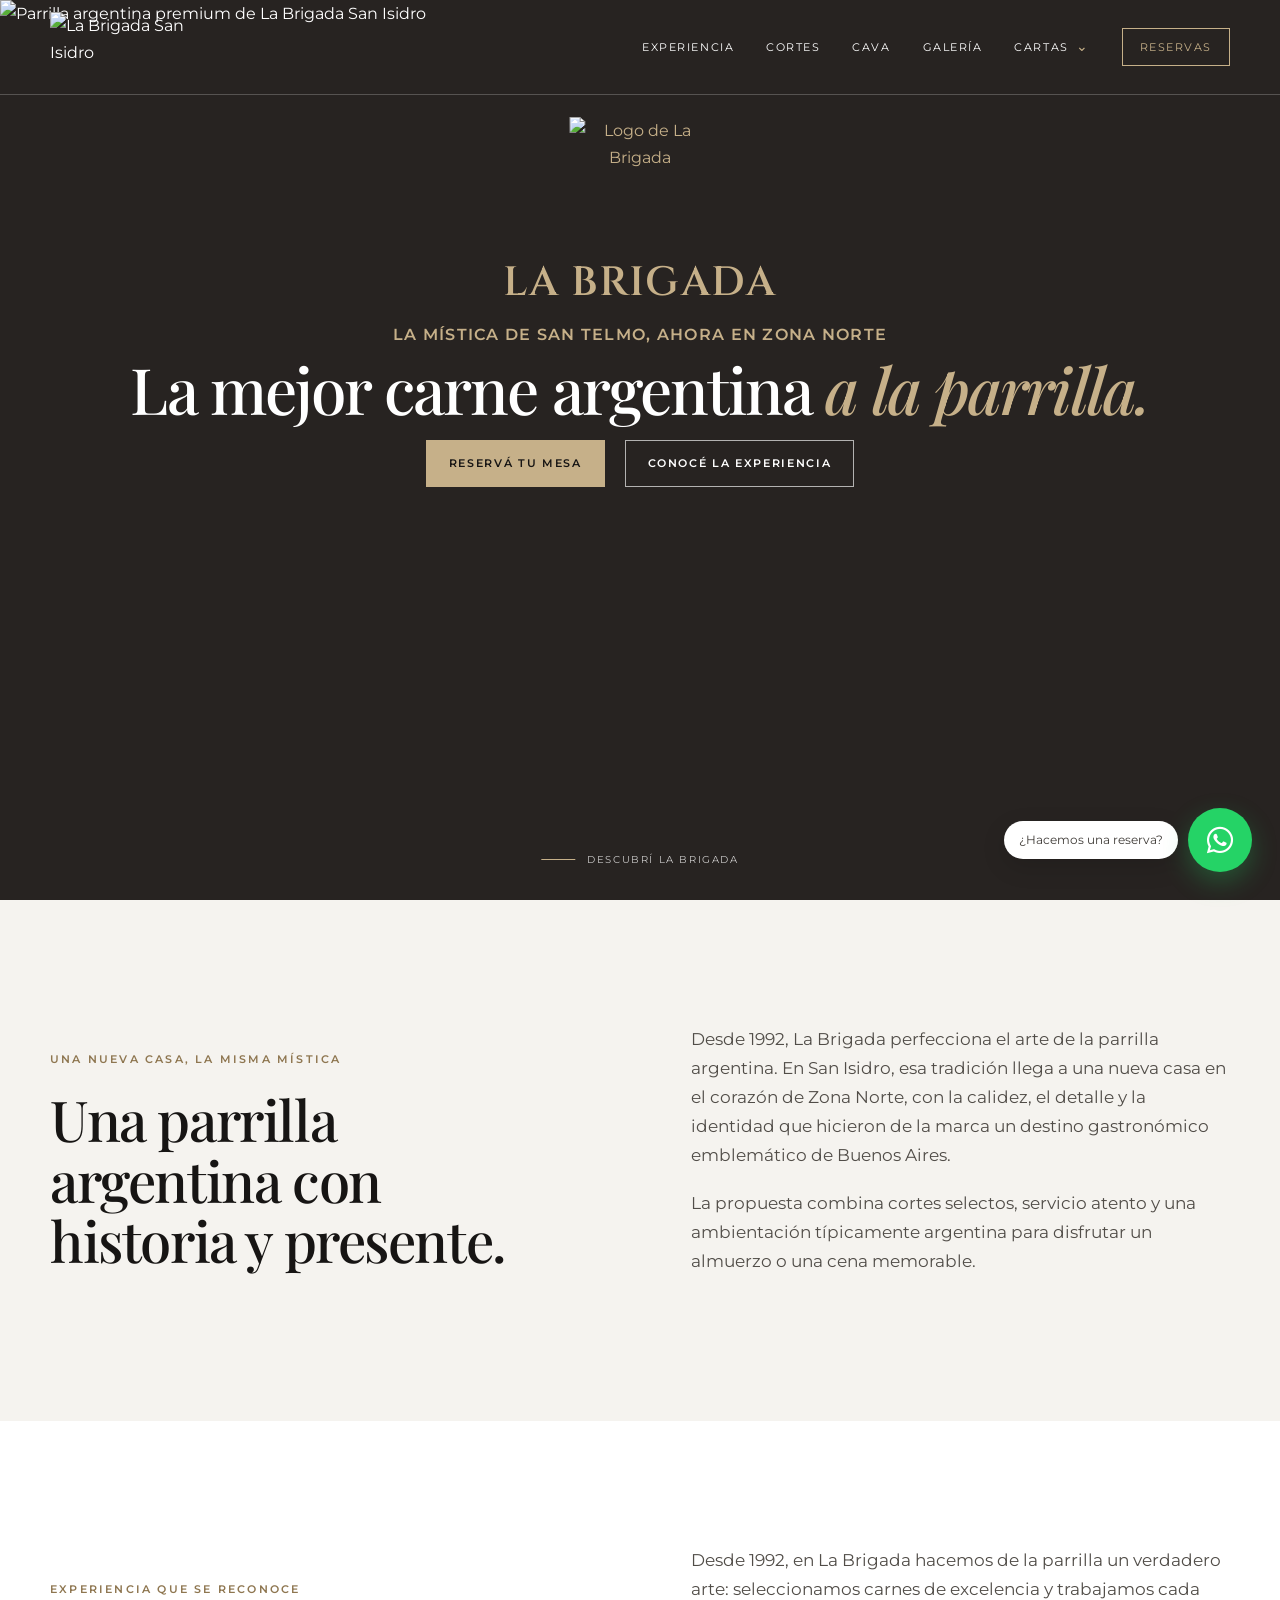
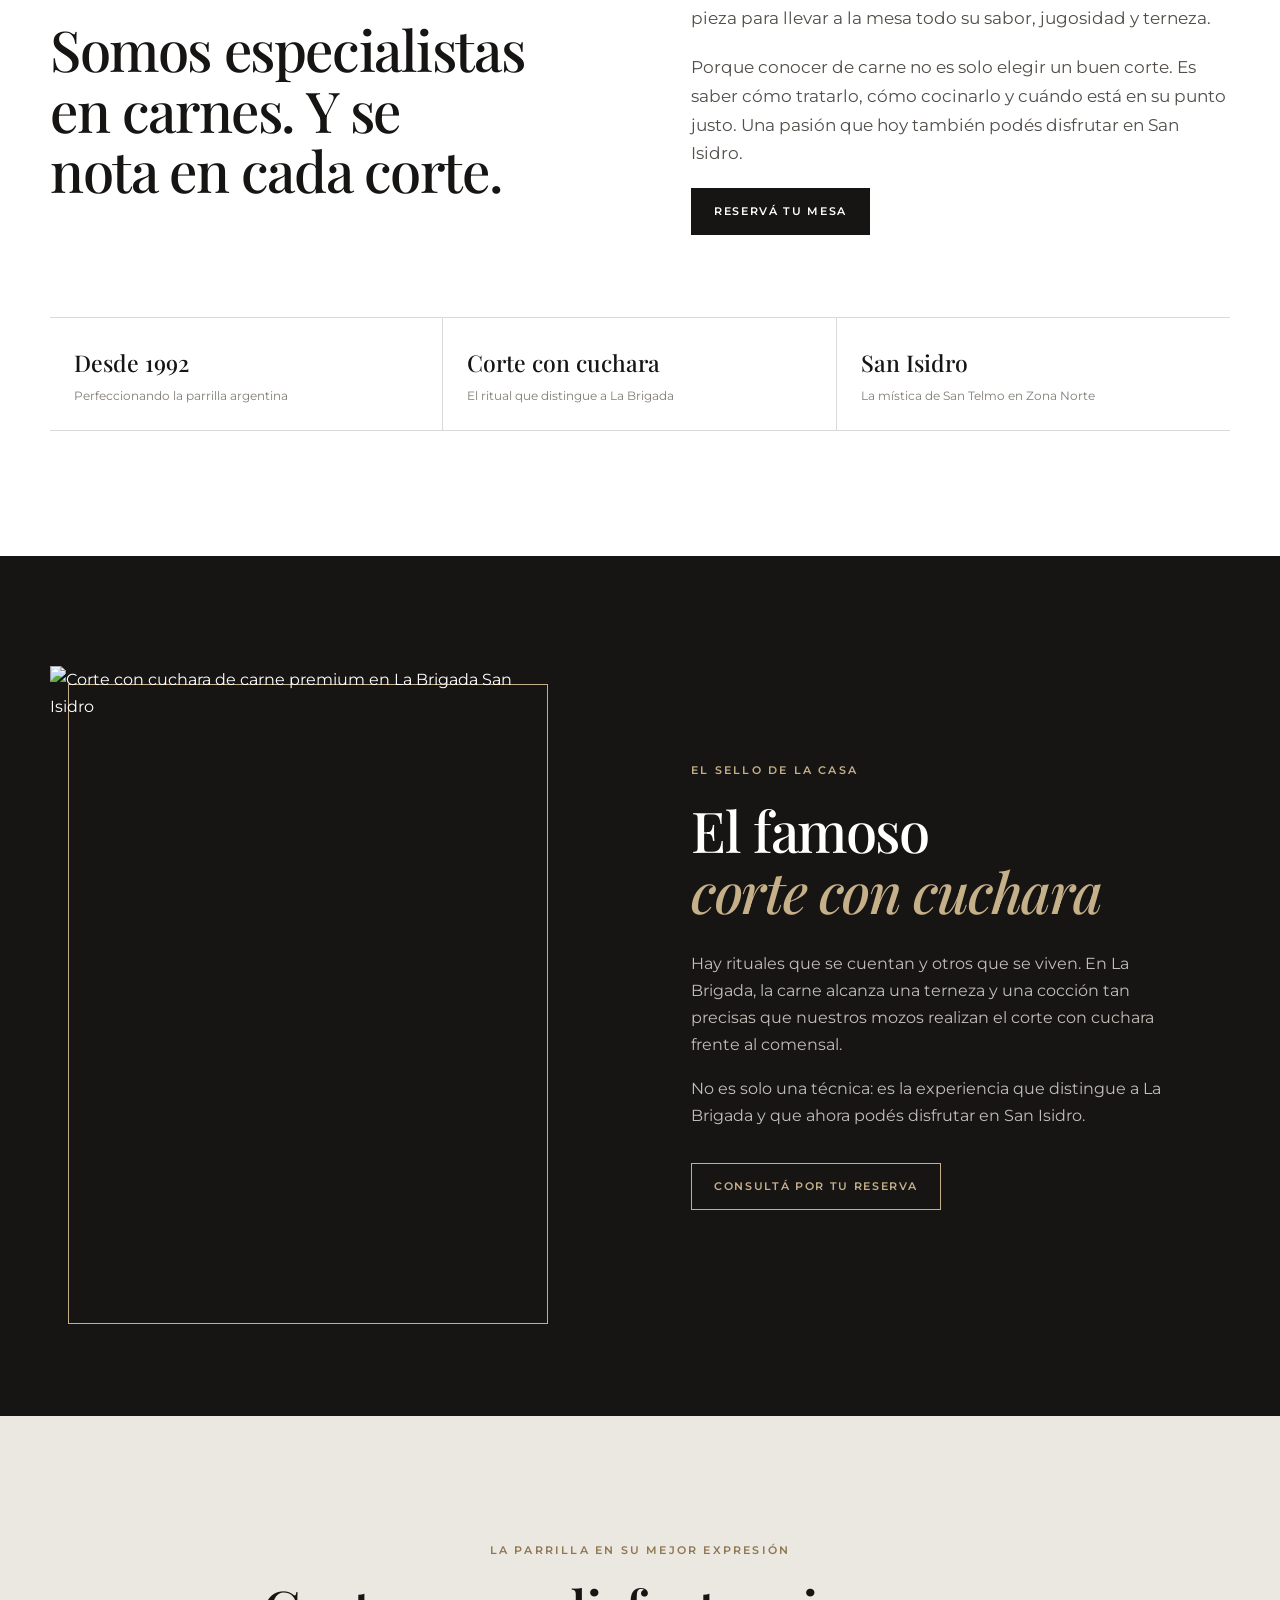
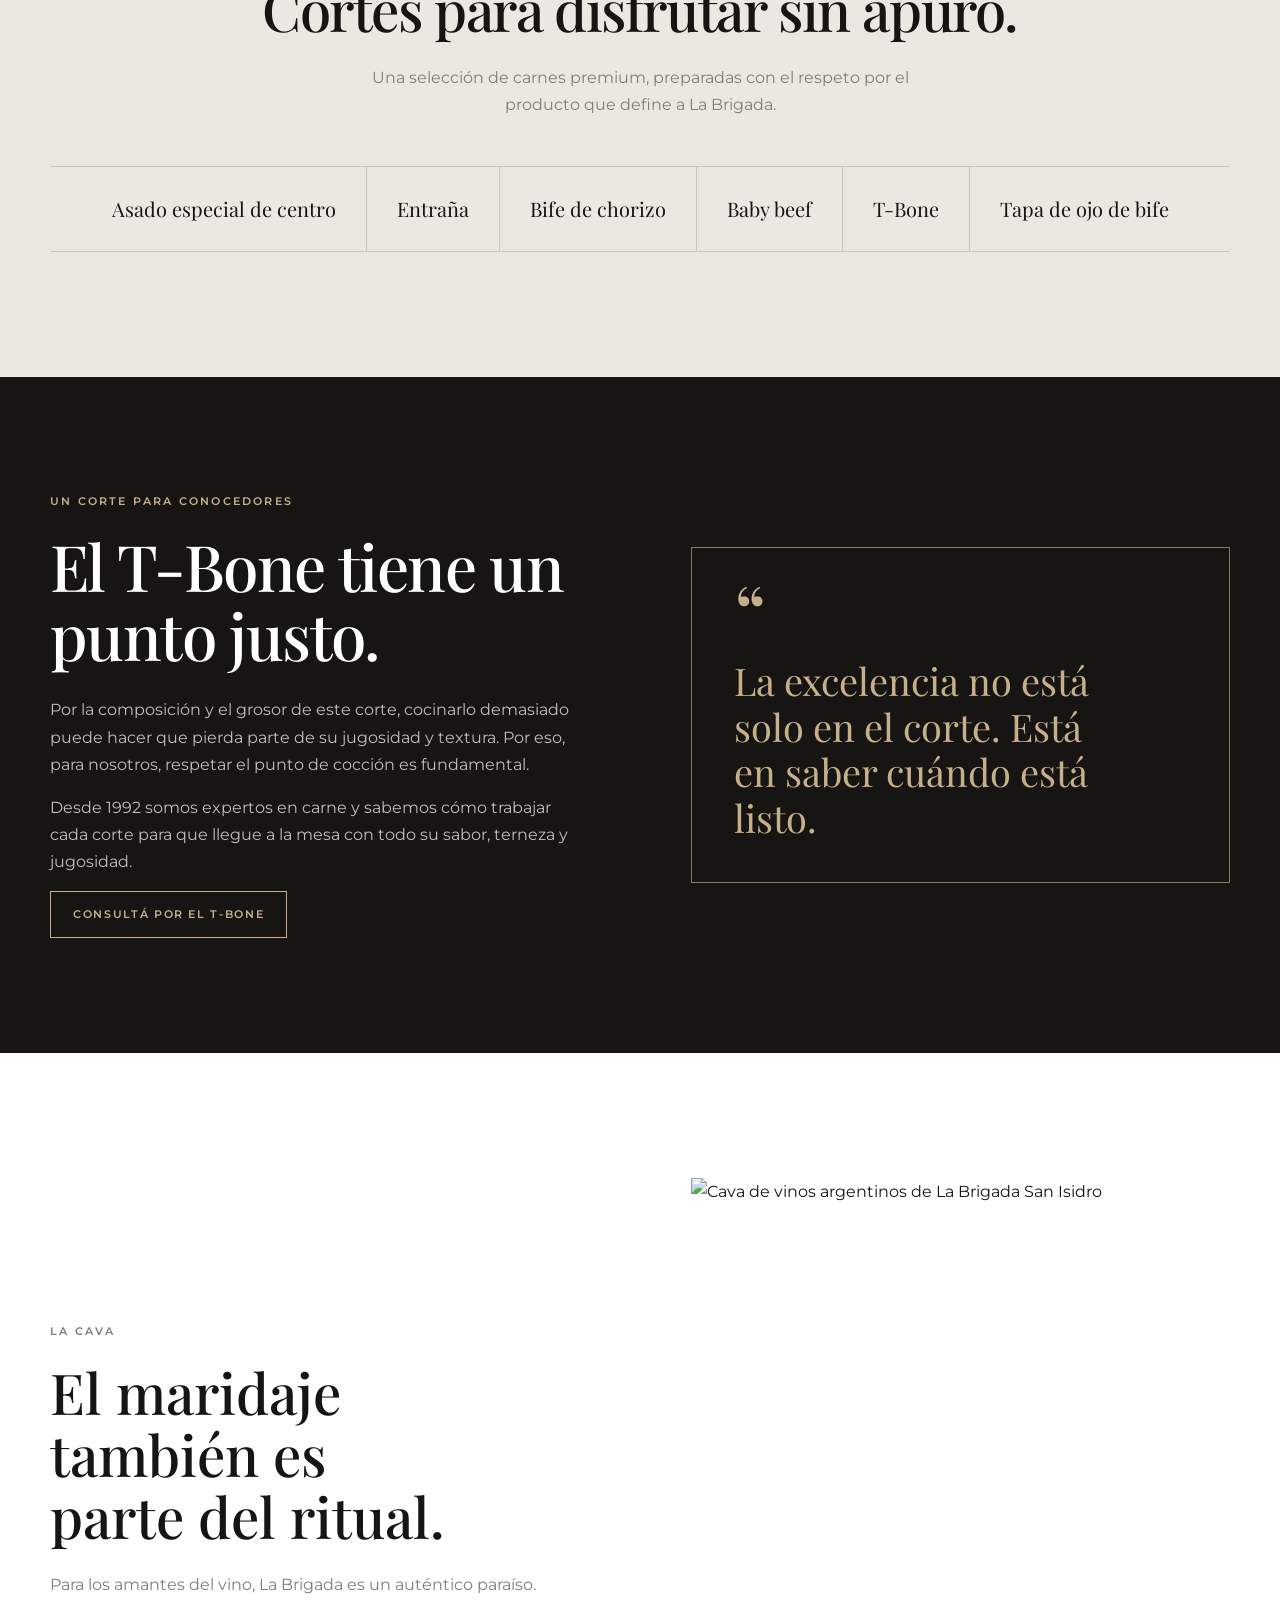
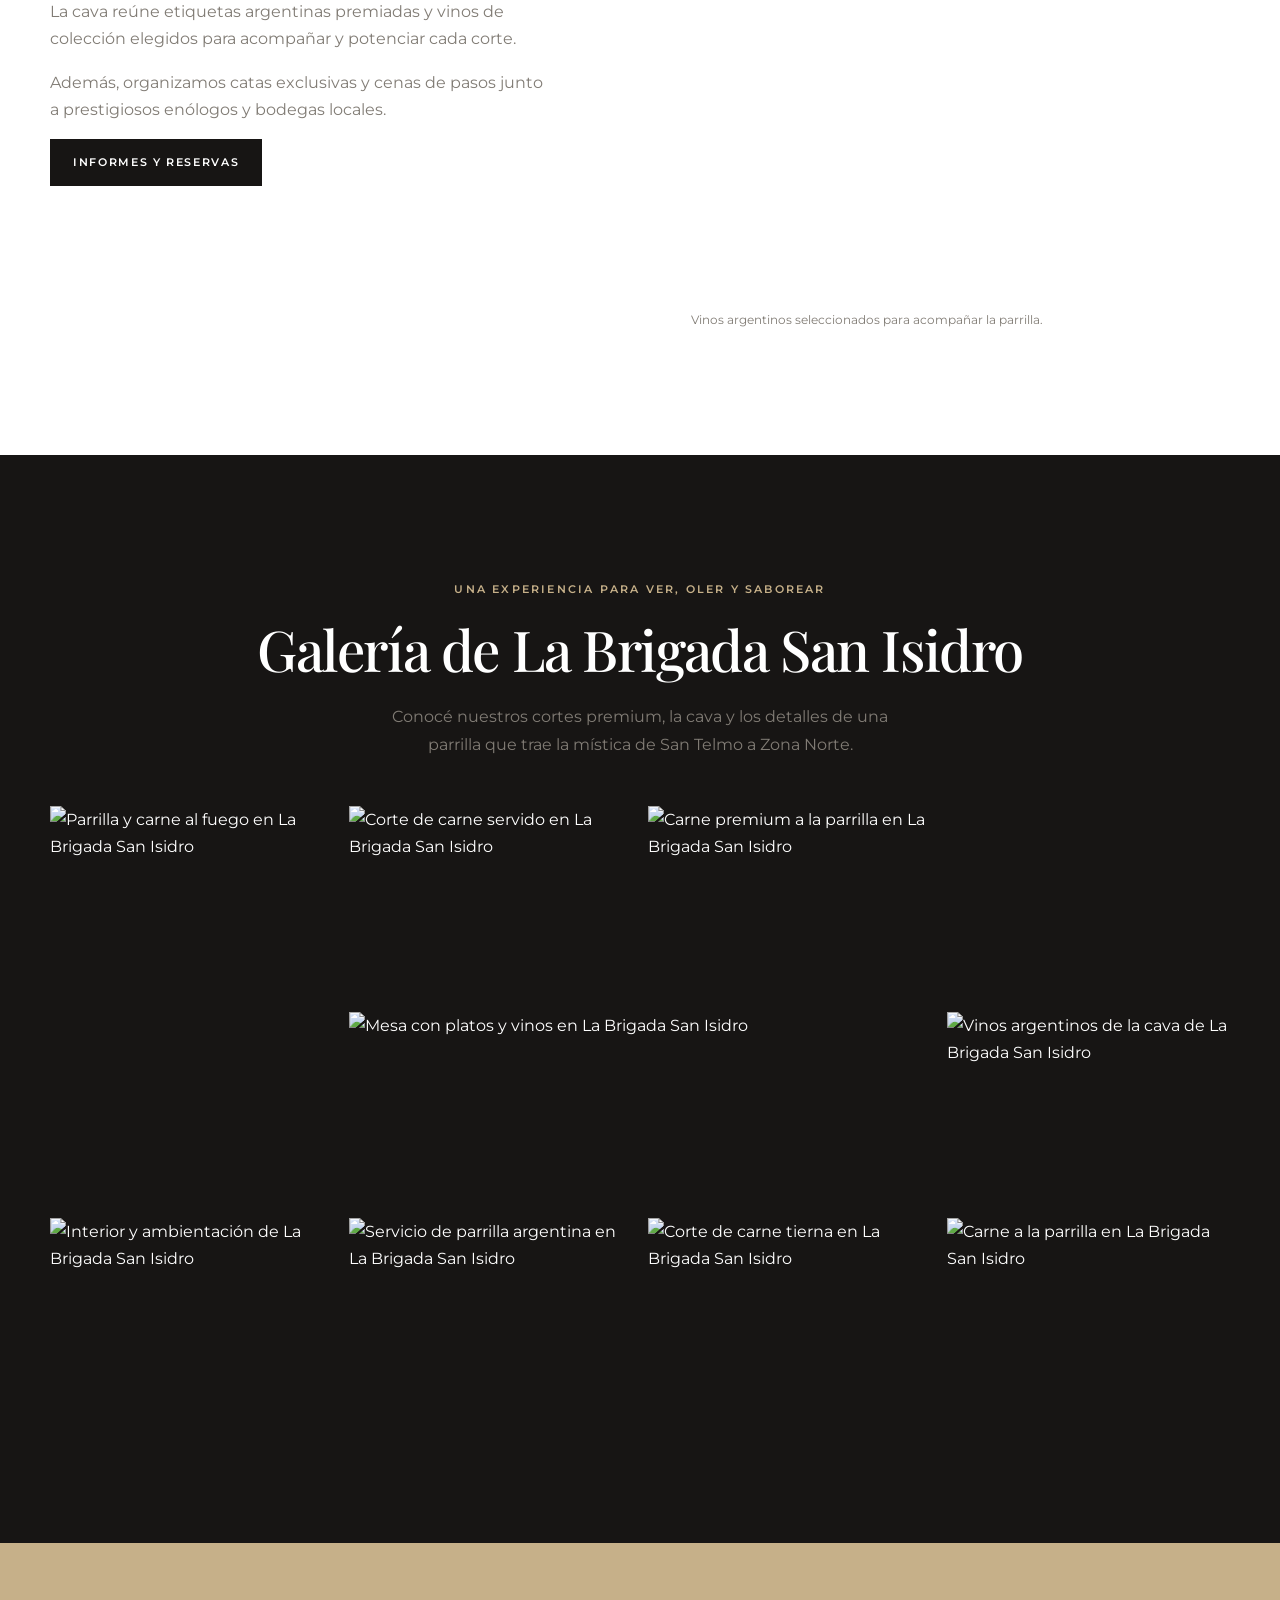
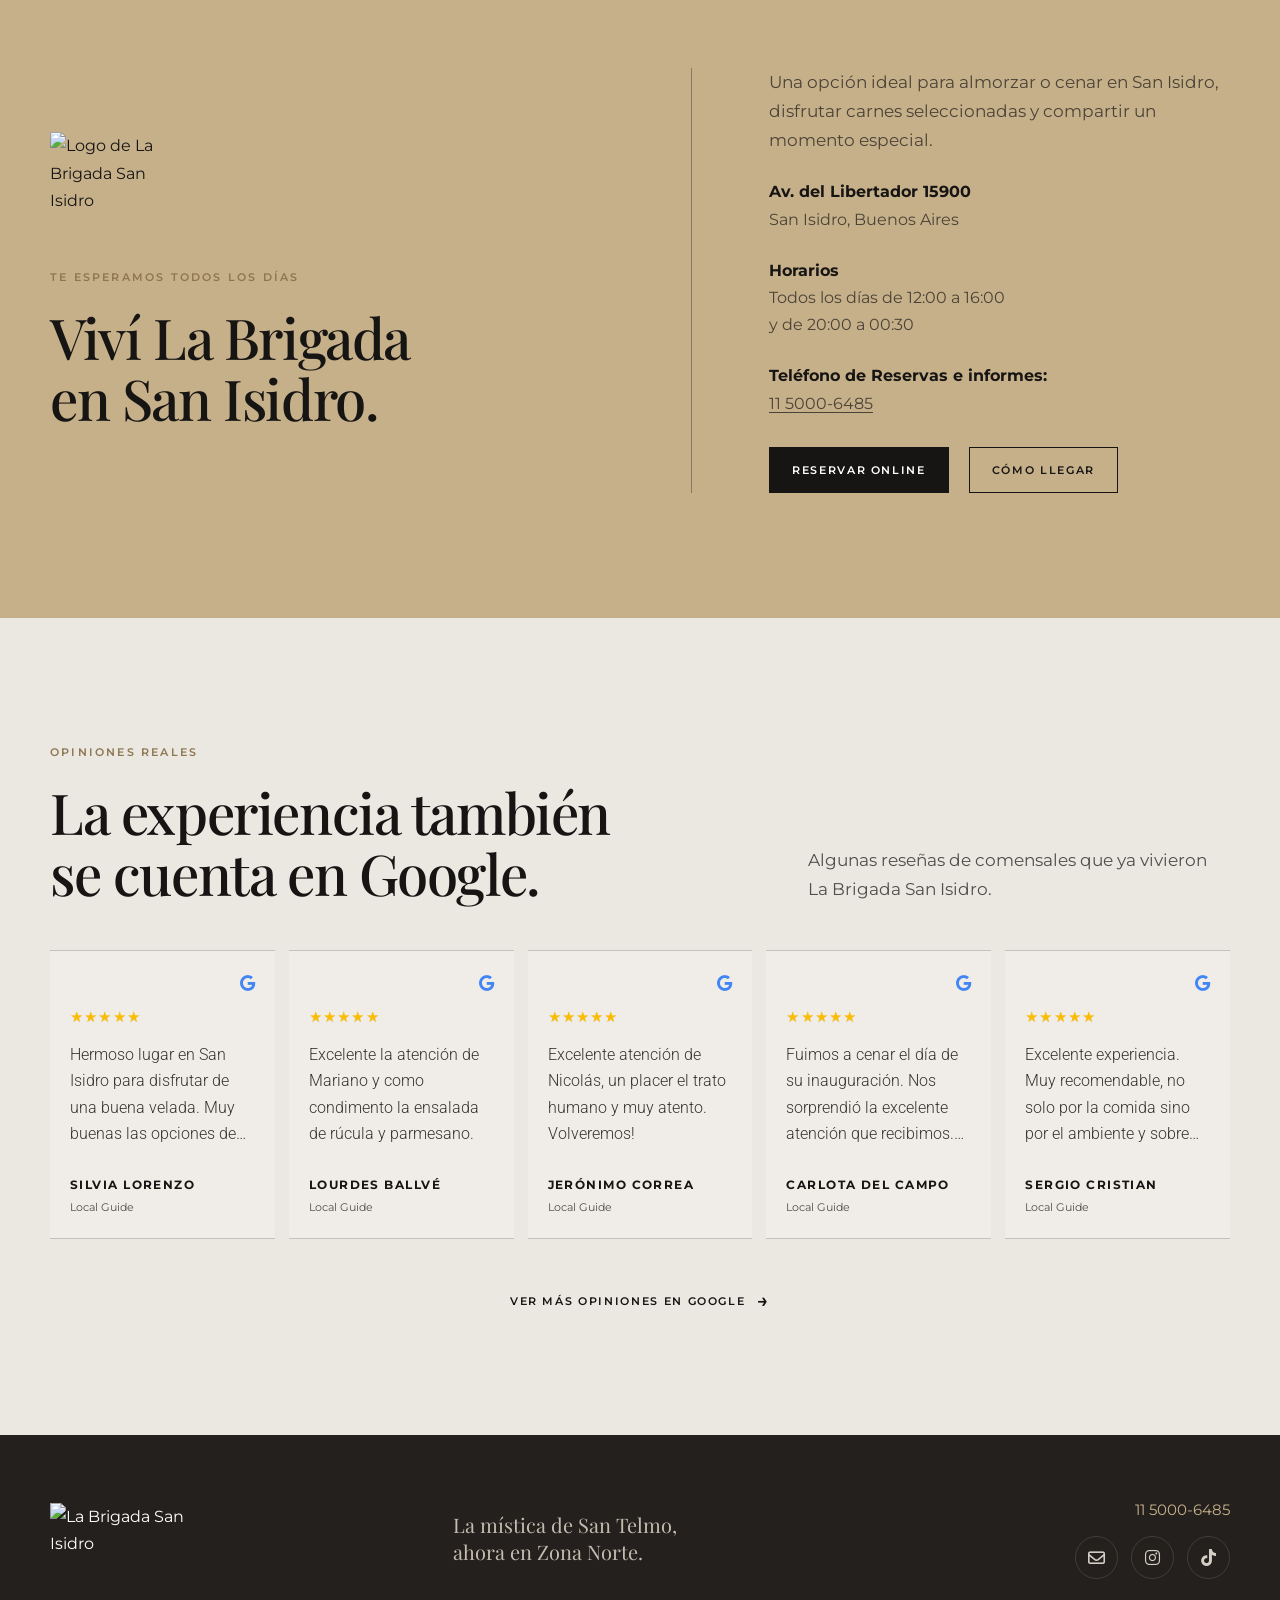
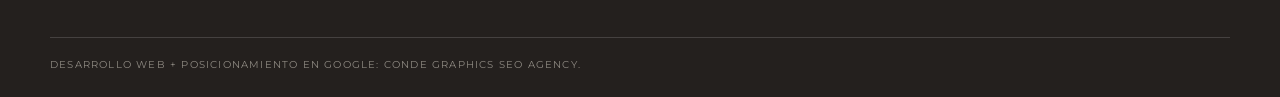
==== index.html @ e42d9e23 "Configurar conversión independiente para clics de WhatsApp" ====
<!doctype html>
<html lang="es">
<head>
  <meta charset="utf-8">
  <meta name="viewport" content="width=device-width, initial-scale=1">
  <meta name="description" content="La Brigada San Isidro: parrilla argentina premium en Zona Norte, cortes seleccionados, cava de vinos y carnes tan tiernas que se cortan con cuchara.">
  <meta name="robots" content="index, follow, max-image-preview:large">
  <meta name="author" content="La Brigada San Isidro">
  <meta name="theme-color" content="#171514">
  <link rel="canonical" href="https://labrigada-sanisidro.com.ar/">
  <link rel="alternate" href="https://labrigada-sanisidro.com.ar/" hreflang="es-AR">
  <link rel="alternate" href="https://labrigada-sanisidro.com.ar/" hreflang="x-default">
  <link rel="alternate" type="text/markdown" href="https://labrigada-sanisidro.com.ar/llms.txt" title="Información para asistentes de IA sobre La Brigada San Isidro">
  <meta property="og:locale" content="es_AR">
  <meta property="og:type" content="website">
  <meta property="og:site_name" content="La Brigada San Isidro">
  <meta property="og:title" content="La Brigada San Isidro | Parrilla Argentina en Zona Norte">
  <meta property="og:description" content="Parrilla argentina premium en San Isidro. Cortes seleccionados, cava de vinos y el ritual del corte con cuchara. Reservá tu mesa.">
  <meta property="og:url" content="https://labrigada-sanisidro.com.ar/">
  <meta property="og:image" content="https://labrigada-sanisidro.com.ar/img/hero-parrilla-la-brigada-san-isidro-2026-ok.jpg">
  <meta property="og:image:alt" content="Parrilla argentina premium de La Brigada San Isidro">
  <meta name="twitter:card" content="summary_large_image">
  <meta name="twitter:title" content="La Brigada San Isidro | Parrilla Argentina en Zona Norte">
  <meta name="twitter:description" content="Cortes seleccionados, cava de vinos y la mística de La Brigada en San Isidro. Reservá tu mesa.">
  <meta name="twitter:image" content="https://labrigada-sanisidro.com.ar/img/hero-parrilla-la-brigada-san-isidro-2026-ok.jpg">
  <title>La Brigada San Isidro | Parrilla Argentina en Zona Norte</title>
  <!-- Google tag (gtag.js) -->
  <script async src="https://www.googletagmanager.com/gtag/js?id=G-5B9ZMQB964"></script>
  <script>
    window.dataLayer = window.dataLayer || [];
    function gtag(){dataLayer.push(arguments);}
    gtag('js', new Date());

    gtag('config', 'G-5B9ZMQB964');
  </script>
  <!-- Event snippet for WhatsApp - Clic desde sitio web | La Brigada San Isidro -->
  <script>
  function gtag_report_conversion(url, send_to) {
    var callback = function () {
      if (typeof(url) != 'undefined') {
        window.location = url;
      }
    };
    gtag('event', 'conversion', {
        'send_to': send_to,
        'value': 1.0,
        'currency': 'ARS',
        'event_callback': callback
    });
    return false;
  }
  </script>
  <link rel="preconnect" href="https://fonts.googleapis.com">
  <link rel="preconnect" href="https://fonts.gstatic.com" crossorigin>
  <link href="https://fonts.googleapis.com/css2?family=Montserrat:wght@400;500;600;700&family=Playfair+Display:ital,wght@0,500;0,600;1,500;1,600&display=swap" rel="stylesheet">
  <link href="https://fonts.googleapis.com/css2?family=Cinzel:wght@600&family=Montserrat:wght@400;500;600;700&family=Playfair+Display:ital,wght@0,500;0,600;1,500&family=Roboto:wght@300&display=swap" rel="stylesheet">
  <link rel="stylesheet" href="https://cdnjs.cloudflare.com/ajax/libs/font-awesome/6.5.2/css/all.min.css">
  <link rel="stylesheet" href="styles.css?v=20260913-4">
  <script type="application/ld+json">
  {
    "@context": "https://schema.org",
    "@graph": [
      {
        "@type": "Restaurant",
        "@id": "https://labrigada-sanisidro.com.ar/#restaurant",
        "name": "La Brigada San Isidro",
        "url": "https://labrigada-sanisidro.com.ar/",
        "telephone": "+54 11 5000-6485",
        "email": "info@labrigada-sanisidro.com.ar",
        "sameAs": [
          "https://www.instagram.com/labrigada.sanisidro",
          "https://www.tiktok.com/@labrigadasanisidro",
          "https://www.google.com/maps/place/La+Brigada+San+Isidro/@-34.4704847,-58.5101433,17z/data=!3m1!4b1!4m6!3m5!1s0x95bcb100188ca0e1:0x3dabfe9747869011!8m2!3d-34.4704847!4d-58.507563!16s%2Fg%2F11z006rnvz"
        ],
        "image": [
          "https://labrigada-sanisidro.com.ar/img/hero-parrilla-la-brigada-san-isidro-2026-ok.jpg",
          "https://labrigada-sanisidro.com.ar/img/la-brigada-corte-cuchara.jpg",
          "https://labrigada-sanisidro.com.ar/img/galeria-la-brigada-san-isidro-1.jpg"
        ],
        "logo": "https://labrigada-sanisidro.com.ar/img/logo-hero-la-brigada-parrilla.png",
        "description": "La Brigada San Isidro es una parrilla argentina premium en Zona Norte, ubicada sobre Av. del Libertador 15900, con cortes seleccionados, cava de vinos argentinos y el ritual del corte con cuchara.",
        "servesCuisine": ["Parrilla argentina", "Carnes argentinas"],
        "priceRange": "$$$",
        "acceptsReservations": true,
        "hasMenu": [
          "https://labrigada-sanisidro.com.ar/pdf/carta-menu.pdf",
          "https://labrigada-sanisidro.com.ar/pdf/carta-vinos.pdf",
          "https://labrigada-sanisidro.com.ar/pdf/carta-vinos-epeciales-nuestra-cava.pdf",
          "https://labrigada-sanisidro.com.ar/pdf/carta-tragos.pdf"
        ],
        "address": {
          "@type": "PostalAddress",
          "streetAddress": "Av. del Libertador 15900",
          "addressLocality": "San Isidro",
          "addressRegion": "Buenos Aires",
          "addressCountry": "AR"
        },
        "areaServed": [
          "San Isidro",
          "Zona Norte",
          "Buenos Aires"
        ],
        "geo": {
          "@type": "GeoCoordinates",
          "latitude": -34.4704847,
          "longitude": -58.507563
        },
        "hasMap": "https://maps.app.goo.gl/tFzpET9yNGusaXy76",
        "openingHoursSpecification": [
          {
            "@type": "OpeningHoursSpecification",
            "dayOfWeek": ["Monday", "Tuesday", "Wednesday", "Thursday", "Friday", "Saturday", "Sunday"],
            "opens": "12:00",
            "closes": "16:00"
          },
          {
            "@type": "OpeningHoursSpecification",
            "dayOfWeek": ["Monday", "Tuesday", "Wednesday", "Thursday", "Friday", "Saturday", "Sunday"],
            "opens": "20:00",
            "closes": "00:30"
          }
        ],
        "potentialAction": {
          "@type": "ReserveAction",
          "target": {
            "@type": "EntryPoint",
            "urlTemplate": "https://www.apparta.co/la-brigada-san-isidro/reservas/branch"
          },
          "result": {
            "@type": "Reservation",
            "name": "Reserva en La Brigada San Isidro"
          }
        }
      },
      {
        "@type": "WebSite",
        "@id": "https://labrigada-sanisidro.com.ar/#website",
        "url": "https://labrigada-sanisidro.com.ar/",
        "name": "La Brigada San Isidro",
        "inLanguage": "es-AR",
        "publisher": {
          "@id": "https://labrigada-sanisidro.com.ar/#restaurant"
        }
      },
      {
        "@type": "WebPage",
        "@id": "https://labrigada-sanisidro.com.ar/#webpage",
        "url": "https://labrigada-sanisidro.com.ar/",
        "name": "La Brigada San Isidro | Parrilla Argentina en Zona Norte",
        "description": "Parrilla argentina premium en San Isidro con carnes seleccionadas, cava de vinos y reservas online.",
        "isPartOf": {
          "@id": "https://labrigada-sanisidro.com.ar/#website"
        },
        "about": {
          "@id": "https://labrigada-sanisidro.com.ar/#restaurant"
        },
        "primaryImageOfPage": {
          "@type": "ImageObject",
          "url": "https://labrigada-sanisidro.com.ar/img/hero-parrilla-la-brigada-san-isidro-2026-ok.jpg"
        },
        "inLanguage": "es-AR"
      },
      {
        "@type": "BreadcrumbList",
        "@id": "https://labrigada-sanisidro.com.ar/#breadcrumb",
        "itemListElement": [
          {
            "@type": "ListItem",
            "position": 1,
            "name": "Inicio",
            "item": "https://labrigada-sanisidro.com.ar/"
          }
        ]
      }
    ]
  }
  </script>
</head>
<body>
  <header class="site-header">
    <div class="container header-inner">
      <a class="brand" href="#inicio" aria-label="La Brigada San Isidro, inicio">
        <img src="https://labrigada-sanisidro.com.ar/wp-content/uploads/2026/02/la-brigada-san-isidro-logo-white.svg" alt="La Brigada San Isidro" width="164" height="70">
      </a>
      <input class="nav-toggle" type="checkbox" id="nav-toggle">
      <label class="nav-button" for="nav-toggle" aria-label="Abrir menú"><span></span><span></span><span></span></label>
      <nav class="main-nav" aria-label="Navegación principal">
        <a href="#experiencia">Experiencia</a>
        <a href="#cortes">Cortes</a>
        <a href="#cava">Cava</a>
        <a href="#galeria">Galería</a>
        <div class="menu-group">
          <span class="menu-label">Cartas <b aria-hidden="true">⌄</b></span>
          <div class="menu-dropdown">
            <a href="https://labrigada-sanisidro.com.ar/pdf/carta-menu.pdf" target="_blank" rel="noopener">Carta menú <span>PDF</span></a>
            <a href="https://labrigada-sanisidro.com.ar/pdf/carta-vinos.pdf" target="_blank" rel="noopener">Carta de vinos <span>PDF</span></a>
            <a href="https://labrigada-sanisidro.com.ar/pdf/carta-vinos-epeciales-nuestra-cava.pdf" target="_blank" rel="noopener">Nuestra cava <span>PDF</span></a>
            <a href="https://labrigada-sanisidro.com.ar/pdf/carta-tragos.pdf" target="_blank" rel="noopener">Carta de tragos <span>PDF</span></a>
          </div>
        </div>
        <a class="nav-cta" href="https://www.apparta.co/la-brigada-san-isidro/reservas/branch" target="_blank" rel="noopener">Reservas</a>
      </nav>
    </div>
  </header>

  <main id="inicio">
    <section class="hero">
      <img class="hero-image" src="https://labrigada-sanisidro.com.ar/img/hero-parrilla-la-brigada-san-isidro-2026-ok.jpg" alt="Parrilla argentina premium de La Brigada San Isidro" width="1920" height="780">
      <div class="hero-brand" aria-label="La Brigada">
        <img src="https://labrigada-sanisidro.com.ar/img/logo-hero-la-brigada-parrilla.png" alt="Logo de La Brigada" width="160" height="160">
        <span>LA BRIGADA</span>
      </div>
      <div class="container hero-content">
        <p class="hero-context">La mística de San Telmo, ahora en Zona Norte</p>
        <h1>La mejor carne argentina <em>a la parrilla.</em></h1>
        <div class="hero-actions">
          <a class="button button-primary" href="https://www.apparta.co/la-brigada-san-isidro/reservas/branch" target="_blank" rel="noopener">Reservá tu mesa</a>
          <a class="button button-ghost" href="#experiencia">Conocé la experiencia</a>
        </div>
      </div>
      <a class="scroll-cue" href="#experiencia" aria-label="Ver más contenido"><span></span>Descubrí La Brigada</a>
    </section>

    <section class="intro section" id="experiencia">
      <div class="container intro-grid">
        <div class="section-heading reveal">
          <p class="eyebrow eyebrow-dark">Una nueva casa, la misma mística</p>
          <h2>Una parrilla argentina con historia y presente.</h2>
        </div>
        <div class="intro-copy reveal">
          <p>Desde 1992, La Brigada perfecciona el arte de la parrilla argentina. En San Isidro, esa tradición llega a una nueva casa en el corazón de Zona Norte, con la calidez, el detalle y la identidad que hicieron de la marca un destino gastronómico emblemático de Buenos Aires.</p>
          <p>La propuesta combina cortes selectos, servicio atento y una ambientación típicamente argentina para disfrutar un almuerzo o una cena memorable.</p>
        </div>
      </div>
    </section>

    <section class="authority section" id="especialistas">
      <div class="container authority-grid">
        <div class="section-heading reveal">
          <p class="eyebrow eyebrow-dark">Experiencia que se reconoce</p>
          <h2>Somos especialistas en carnes. Y se nota en cada corte.</h2>
        </div>
        <div class="authority-copy reveal">
          <p>Desde 1992, en La Brigada hacemos de la parrilla un verdadero arte: seleccionamos carnes de excelencia y trabajamos cada pieza para llevar a la mesa todo su sabor, jugosidad y terneza.</p>
          <p>Porque conocer de carne no es solo elegir un buen corte. Es saber cómo tratarlo, cómo cocinarlo y cuándo está en su punto justo. Una pasión que hoy también podés disfrutar en San Isidro.</p>
          <a class="button button-dark" href="https://wa.me/5491150006485" target="_blank" rel="noopener" onclick="return gtag_report_conversion(this.href, 'AW-16633803438/ZoRBCM3a__YcEK7lzvs9');">Reservá tu mesa</a>
        </div>
      </div>
      <div class="container proof-strip reveal">
        <div><strong>Desde 1992</strong><span>Perfeccionando la parrilla argentina</span></div>
        <div><strong>Corte con cuchara</strong><span>El ritual que distingue a La Brigada</span></div>
        <div><strong>San Isidro</strong><span>La mística de San Telmo en Zona Norte</span></div>
      </div>
    </section>

    <section class="ritual section section-dark">
      <div class="container ritual-grid">
        <div class="ritual-image reveal">
          <img src="https://labrigada-sanisidro.com.ar/img/la-brigada-corte-cuchara.jpg" alt="Corte con cuchara de carne premium en La Brigada San Isidro" loading="lazy" width="600" height="800">
        </div>
        <div class="ritual-copy reveal">
          <p class="eyebrow">El sello de la casa</p>
          <h2>El famoso<br><em>corte con cuchara</em></h2>
          <p>Hay rituales que se cuentan y otros que se viven. En La Brigada, la carne alcanza una terneza y una cocción tan precisas que nuestros mozos realizan el corte con cuchara frente al comensal.</p>
          <p>No es solo una técnica: es la experiencia que distingue a La Brigada y que ahora podés disfrutar en San Isidro.</p>
          <a class="button button-outline button-outline-gold" href="https://wa.me/5491150006485" target="_blank" rel="noopener" onclick="return gtag_report_conversion(this.href, 'AW-16633803438/ZoRBCM3a__YcEK7lzvs9');">Consultá por tu reserva</a>
        </div>
      </div>
    </section>

    <section class="cuts section" id="cortes">
      <div class="container">
        <div class="section-heading centered reveal">
          <p class="eyebrow eyebrow-dark">La parrilla en su mejor expresión</p>
          <h2>Cortes para disfrutar sin apuro.</h2>
          <p>Una selección de carnes premium, preparadas con el respeto por el producto que define a La Brigada.</p>
        </div>
        <div class="cut-list reveal">
          <span>Asado especial de centro</span><span>Entraña</span><span>Bife de chorizo</span><span>Baby beef</span><span>T-Bone</span><span>Tapa de ojo de bife</span>
        </div>
      </div>
    </section>

    <section class="tbone section section-dark" id="tbone">
      <div class="container tbone-grid">
        <div class="tbone-copy reveal">
          <p class="eyebrow">Un corte para conocedores</p>
          <h2>El T-Bone tiene un punto justo.</h2>
          <p>Por la composición y el grosor de este corte, cocinarlo demasiado puede hacer que pierda parte de su jugosidad y textura. Por eso, para nosotros, respetar el punto de cocción es fundamental.</p>
          <p>Desde 1992 somos expertos en carne y sabemos cómo trabajar cada corte para que llegue a la mesa con todo su sabor, terneza y jugosidad.</p>
          <a class="button button-outline button-outline-gold" href="https://wa.me/5491150006485?text=Hola%21%20Vengo%20desde%20la%20web%20y%20quiero%20consultar%20por%20el%20T-Bone%20en%20La%20Brigada%20San%20Isidro." target="_blank" rel="noopener" onclick="return gtag_report_conversion(this.href, 'AW-16633803438/ZoRBCM3a__YcEK7lzvs9');">Consultá por el T-Bone</a>
        </div>
        <aside class="tbone-note reveal"><span>“</span><p>La excelencia no está solo en el corte. Está en saber cuándo está listo.</p></aside>
      </div>
    </section>

    <section class="wine section" id="cava">
      <div class="container wine-grid">
        <div class="wine-copy reveal">
          <p class="eyebrow eyebrow-dark">La cava</p>
          <h2>El maridaje también es parte del ritual.</h2>
          <p>Para los amantes del vino, La Brigada es un auténtico paraíso. La cava reúne etiquetas argentinas premiadas y vinos de colección elegidos para acompañar y potenciar cada corte.</p>
          <p>Además, organizamos catas exclusivas y cenas de pasos junto a prestigiosos enólogos y bodegas locales.</p>
          <a class="button button-dark" href="https://wa.me/5491150006485" target="_blank" rel="noopener" onclick="return gtag_report_conversion(this.href, 'AW-16633803438/ZoRBCM3a__YcEK7lzvs9');">Informes y reservas</a>
        </div>
        <figure class="wine-image reveal">
          <img src="https://labrigada-sanisidro.com.ar/img/galeria-la-brigada-san-isidro-5.jpg" alt="Cava de vinos argentinos de La Brigada San Isidro" loading="lazy" width="600" height="800">
          <figcaption>Vinos argentinos seleccionados para acompañar la parrilla.</figcaption>
        </figure>
      </div>
    </section>

    <section class="gallery section section-dark" id="galeria">
      <div class="container">
        <div class="section-heading centered reveal">
          <p class="eyebrow">Una experiencia para ver, oler y saborear</p>
          <h2>Galería de La Brigada San Isidro</h2>
          <p>Conocé nuestros cortes premium, la cava y los detalles de una parrilla que trae la mística de San Telmo a Zona Norte.</p>
        </div>
        <div class="gallery-grid">
          <a class="gallery-tall reveal" href="#galeria-1" aria-label="Ampliar foto de parrilla y carne al fuego"><img src="https://labrigada-sanisidro.com.ar/img/galeria-la-brigada-san-isidro-1.jpg" alt="Parrilla y carne al fuego en La Brigada San Isidro" loading="lazy" width="600" height="800"></a>
          <a class="reveal" href="#galeria-2" aria-label="Ampliar foto de corte de carne servido"><img src="https://labrigada-sanisidro.com.ar/img/galeria-la-brigada-san-isidro-2.jpeg" alt="Corte de carne servido en La Brigada San Isidro" loading="lazy" width="600" height="800"></a>
          <a class="reveal" href="#galeria-3" aria-label="Ampliar foto de carne premium a la parrilla"><img src="https://labrigada-sanisidro.com.ar/img/galeria-la-brigada-san-isidro-3.jpg" alt="Carne premium a la parrilla en La Brigada San Isidro" loading="lazy" width="600" height="800"></a>
          <a class="gallery-wide reveal" href="#galeria-4" aria-label="Ampliar foto de mesa con platos y vinos"><img src="https://labrigada-sanisidro.com.ar/img/galeria-la-brigada-san-isidro-4.jpg" alt="Mesa con platos y vinos en La Brigada San Isidro" loading="lazy" width="1920" height="780"></a>
          <a class="reveal" href="#galeria-5" aria-label="Ampliar foto de vinos argentinos de la cava"><img src="https://labrigada-sanisidro.com.ar/img/galeria-la-brigada-san-isidro-5.jpg" alt="Vinos argentinos de la cava de La Brigada San Isidro" loading="lazy" width="600" height="800"></a>
          <a class="reveal" href="#galeria-6" aria-label="Ampliar foto del interior y ambientación"><img src="https://labrigada-sanisidro.com.ar/img/galeria-la-brigada-san-isidro-6.jpg" alt="Interior y ambientación de La Brigada San Isidro" loading="lazy" width="600" height="800"></a>
          <a class="reveal" href="#galeria-7" aria-label="Ampliar foto de servicio de parrilla argentina"><img src="https://labrigada-sanisidro.com.ar/img/galeria-la-brigada-san-isidro-7.jpeg" alt="Servicio de parrilla argentina en La Brigada San Isidro" loading="lazy" width="600" height="800"></a>
          <a class="reveal" href="#galeria-8" aria-label="Ampliar foto de corte de carne tierna"><img src="https://labrigada-sanisidro.com.ar/img/galeria-la-brigada-san-isidro-8.jpg" alt="Corte de carne tierna en La Brigada San Isidro" loading="lazy" width="600" height="800"></a>
          <a class="reveal" href="#galeria-9" aria-label="Ampliar foto de carne a la parrilla"><img src="https://labrigada-sanisidro.com.ar/img/galeria-la-brigada-san-isidro-9.jpeg" alt="Carne a la parrilla en La Brigada San Isidro" loading="lazy" width="600" height="800"></a>
        </div>
        <div class="gallery-lightbox" id="galeria-1"><a class="gallery-lightbox-backdrop" href="#galeria" aria-label="Cerrar imagen ampliada"></a><figure><img src="https://labrigada-sanisidro.com.ar/img/galeria-la-brigada-san-isidro-1.jpg" alt="Parrilla y carne al fuego en La Brigada San Isidro"><figcaption>Parrilla y carne al fuego en La Brigada San Isidro.</figcaption><a class="gallery-close" href="#galeria" aria-label="Cerrar imagen ampliada">×</a></figure></div>
        <div class="gallery-lightbox" id="galeria-2"><a class="gallery-lightbox-backdrop" href="#galeria" aria-label="Cerrar imagen ampliada"></a><figure><img src="https://labrigada-sanisidro.com.ar/img/galeria-la-brigada-san-isidro-2.jpeg" alt="Corte de carne servido en La Brigada San Isidro"><figcaption>Corte de carne servido en La Brigada San Isidro.</figcaption><a class="gallery-close" href="#galeria" aria-label="Cerrar imagen ampliada">×</a></figure></div>
        <div class="gallery-lightbox" id="galeria-3"><a class="gallery-lightbox-backdrop" href="#galeria" aria-label="Cerrar imagen ampliada"></a><figure><img src="https://labrigada-sanisidro.com.ar/img/galeria-la-brigada-san-isidro-3.jpg" alt="Carne premium a la parrilla en La Brigada San Isidro"><figcaption>Carne premium a la parrilla en La Brigada San Isidro.</figcaption><a class="gallery-close" href="#galeria" aria-label="Cerrar imagen ampliada">×</a></figure></div>
        <div class="gallery-lightbox" id="galeria-4"><a class="gallery-lightbox-backdrop" href="#galeria" aria-label="Cerrar imagen ampliada"></a><figure><img src="https://labrigada-sanisidro.com.ar/img/galeria-la-brigada-san-isidro-4.jpg" alt="Mesa con platos y vinos en La Brigada San Isidro"><figcaption>Mesa con platos y vinos en La Brigada San Isidro.</figcaption><a class="gallery-close" href="#galeria" aria-label="Cerrar imagen ampliada">×</a></figure></div>
        <div class="gallery-lightbox" id="galeria-5"><a class="gallery-lightbox-backdrop" href="#galeria" aria-label="Cerrar imagen ampliada"></a><figure><img src="https://labrigada-sanisidro.com.ar/img/galeria-la-brigada-san-isidro-5.jpg" alt="Vinos argentinos de la cava de La Brigada San Isidro"><figcaption>Vinos argentinos de la cava de La Brigada San Isidro.</figcaption><a class="gallery-close" href="#galeria" aria-label="Cerrar imagen ampliada">×</a></figure></div>
        <div class="gallery-lightbox" id="galeria-6"><a class="gallery-lightbox-backdrop" href="#galeria" aria-label="Cerrar imagen ampliada"></a><figure><img src="https://labrigada-sanisidro.com.ar/img/galeria-la-brigada-san-isidro-6.jpg" alt="Interior y ambientación de La Brigada San Isidro"><figcaption>Interior y ambientación de La Brigada San Isidro.</figcaption><a class="gallery-close" href="#galeria" aria-label="Cerrar imagen ampliada">×</a></figure></div>
        <div class="gallery-lightbox" id="galeria-7"><a class="gallery-lightbox-backdrop" href="#galeria" aria-label="Cerrar imagen ampliada"></a><figure><img src="https://labrigada-sanisidro.com.ar/img/galeria-la-brigada-san-isidro-7.jpeg" alt="Servicio de parrilla argentina en La Brigada San Isidro"><figcaption>Servicio de parrilla argentina en La Brigada San Isidro.</figcaption><a class="gallery-close" href="#galeria" aria-label="Cerrar imagen ampliada">×</a></figure></div>
        <div class="gallery-lightbox" id="galeria-8"><a class="gallery-lightbox-backdrop" href="#galeria" aria-label="Cerrar imagen ampliada"></a><figure><img src="https://labrigada-sanisidro.com.ar/img/galeria-la-brigada-san-isidro-8.jpg" alt="Corte de carne tierna en La Brigada San Isidro"><figcaption>Corte de carne tierna en La Brigada San Isidro.</figcaption><a class="gallery-close" href="#galeria" aria-label="Cerrar imagen ampliada">×</a></figure></div>
        <div class="gallery-lightbox" id="galeria-9"><a class="gallery-lightbox-backdrop" href="#galeria" aria-label="Cerrar imagen ampliada"></a><figure><img src="https://labrigada-sanisidro.com.ar/img/galeria-la-brigada-san-isidro-9.jpeg" alt="Carne a la parrilla en La Brigada San Isidro"><figcaption>Carne a la parrilla en La Brigada San Isidro.</figcaption><a class="gallery-close" href="#galeria" aria-label="Cerrar imagen ampliada">×</a></figure></div>
      </div>
    </section>

    <section class="visit section" id="visita">
      <div class="container visit-grid">
        <div class="section-heading reveal">
          <img class="visit-logo" src="https://labrigada-sanisidro.com.ar/img/Logo_la_brigada-parrilla-buenos-aires-160x160.webp" alt="Logo de La Brigada San Isidro" width="160" height="160" loading="lazy">
          <p class="eyebrow eyebrow-dark">Te esperamos todos los días</p>
          <h2>Viví La Brigada en San Isidro.</h2>
        </div>
        <div class="visit-details reveal">
          <p class="visit-note">Una opción ideal para almorzar o cenar en San Isidro, disfrutar carnes seleccionadas y compartir un momento especial.</p>
          <p><strong>Av. del Libertador 15900</strong><br>San Isidro, Buenos Aires</p>
          <p><strong>Horarios</strong><br>Todos los días de 12:00 a 16:00<br>y de 20:00 a 00:30</p>
          <p><strong>Teléfono de Reservas e informes:</strong><br><a href="tel:+541150006485">11 5000-6485</a></p>
          <div class="visit-actions"><a class="button button-dark" href="https://www.apparta.co/la-brigada-san-isidro/reservas/branch" target="_blank" rel="noopener">Reservar online</a><a class="button button-outline button-outline-dark" href="https://maps.app.goo.gl/tFzpET9yNGusaXy76" target="_blank" rel="noopener">Cómo llegar</a></div>
        </div>
      </div>
    </section>

    <section class="reviews section" id="opiniones">
      <div class="container">
        <div class="reviews-heading reveal">
          <div>
            <p class="eyebrow eyebrow-dark">Opiniones reales</p>
            <h2>La experiencia también se cuenta en Google.</h2>
          </div>
          <p>Algunas reseñas de comensales que ya vivieron La Brigada San Isidro.</p>
        </div>
        <div class="reviews-grid">
          <article class="review-card reveal">
            <div class="review-source"><i class="fa-brands fa-google" aria-hidden="true"></i></div>
            <div class="review-stars" aria-label="5 estrellas">★★★★★</div>
            <blockquote>Hermoso lugar en San Isidro para disfrutar de una buena velada. Muy buenas las opciones de entradas y platos principales. La atención excelente y Daniel un capo. Excelente la carta de vinos...</blockquote>
            <footer>
              <strong>Silvia Lorenzo</strong>
              <span>Local Guide</span>
            </footer>
          </article>
          <article class="review-card reveal">
            <div class="review-source"><i class="fa-brands fa-google" aria-hidden="true"></i></div>
            <div class="review-stars" aria-label="5 estrellas">★★★★★</div>
            <blockquote>Excelente la atención de Mariano y como condimento la ensalada de rúcula y parmesano.</blockquote>
            <footer>
              <strong>Lourdes Ballvé</strong>
              <span>Local Guide</span>
            </footer>
          </article>
          <article class="review-card reveal">
            <div class="review-source"><i class="fa-brands fa-google" aria-hidden="true"></i></div>
            <div class="review-stars" aria-label="5 estrellas">★★★★★</div>
            <blockquote>Excelente atención de Nicolás, un placer el trato humano y muy atento. Volveremos!</blockquote>
            <footer>
              <strong>Jerónimo Correa</strong>
              <span>Local Guide</span>
            </footer>
          </article>
          <article class="review-card reveal">
            <div class="review-source"><i class="fa-brands fa-google" aria-hidden="true"></i></div>
            <div class="review-stars" aria-label="5 estrellas">★★★★★</div>
            <blockquote>Fuimos a cenar el día de su inauguración. Nos sorprendió la excelente atención que recibimos. Comimos empanada de carne, chorizo y entraña...</blockquote>
            <footer>
              <strong>Carlota Del Campo</strong>
              <span>Local Guide</span>
            </footer>
          </article>
          <article class="review-card reveal">
            <div class="review-source"><i class="fa-brands fa-google" aria-hidden="true"></i></div>
            <div class="review-stars" aria-label="5 estrellas">★★★★★</div>
            <blockquote>Excelente experiencia. Muy recomendable, no solo por la comida sino por el ambiente y sobre todo la atención.</blockquote>
            <footer>
              <strong>Sergio Cristian</strong>
              <span>Local Guide</span>
            </footer>
          </article>
        </div>
        <div class="reviews-action reveal">
          <a class="text-link text-link-dark" href="https://maps.app.goo.gl/tFzpET9yNGusaXy76" target="_blank" rel="noopener">Ver más opiniones en Google <span>→</span></a>
        </div>
      </div>
    </section>
  </main>

  <footer class="site-footer">
    <div class="container footer-grid">
      <img src="https://labrigada-sanisidro.com.ar/wp-content/uploads/2026/02/la-brigada-san-isidro-logo-white.svg" alt="La Brigada San Isidro" width="164" height="70">
      <p>La mística de San Telmo,<br>ahora en Zona Norte.</p>
      <div class="footer-contact">
        <a class="footer-phone" href="tel:+541150006485">11 5000-6485</a>
        <div class="footer-social" aria-label="Contacto y redes sociales de La Brigada San Isidro">
          <a class="social-link" href="mailto:info@labrigada-sanisidro.com.ar" aria-label="Enviar email a La Brigada San Isidro"><i class="fa-regular fa-envelope" aria-hidden="true"></i></a>
          <a class="social-link" href="https://www.instagram.com/labrigada.sanisidro" target="_blank" rel="noopener" aria-label="Instagram de La Brigada San Isidro"><i class="fa-brands fa-instagram" aria-hidden="true"></i></a>
          <a class="social-link" href="https://www.tiktok.com/@labrigadasanisidro" target="_blank" rel="noopener" aria-label="TikTok de La Brigada San Isidro"><i class="fa-brands fa-tiktok" aria-hidden="true"></i></a>
        </div>
      </div>
    </div>
    <div class="container footer-bottom"><a href="https://www.condegraphics.com/" target="_blank" rel="noopener">Desarrollo web + Posicionamiento en Google: Conde Graphics SEO Agency.</a></div>
  </footer>
  <a class="whatsapp-float" href="https://wa.me/5491150006485?text=Hola%21%20Vengo%20desde%20la%20web%20y%20deseo%20m%C3%A1s%20informaci%C3%B3n%20sobre%20La%20Brigada%20San%20Isidro." target="_blank" rel="noopener" aria-label="Consultar por WhatsApp" onclick="return gtag_report_conversion(this.href, 'AW-16633803438/ZoRBCM3a__YcEK7lzvs9');">
    <span class="whatsapp-bubble">¿Hacemos una reserva?</span>
    <span class="whatsapp-icon" aria-hidden="true"><i class="fa-brands fa-whatsapp"></i></span>
  </a>
</body>
</html>
---- styles.css ----
:root{--ink:#171514;--paper:#f5f3ef;--muted:#817c75;--gold:#c6b089;--line:rgba(23,21,20,.16);--white:#fff;--max:1180px}
*{box-sizing:border-box}html{scroll-behavior:smooth}body{margin:0;background:var(--paper);color:var(--ink);font-family:Montserrat,Arial,sans-serif;font-size:16px;line-height:1.7}img{display:block;max-width:100%;height:auto}a{color:inherit;text-decoration:none}.container{width:min(calc(100% - 48px),var(--max));margin:auto}.site-header{position:absolute;z-index:5;inset:0 0 auto;color:var(--white);border-bottom:1px solid rgba(255,255,255,.22)}.header-inner{height:94px;display:flex;align-items:center;justify-content:space-between}.brand img{width:164px;height:auto}.main-nav{display:flex;align-items:center;gap:32px;font-size:11px;letter-spacing:.14em;text-transform:uppercase}.main-nav a{transition:color .25s ease}.main-nav a:hover{color:var(--gold)}.nav-cta{border:1px solid var(--gold);padding:9px 17px;color:var(--gold)}.nav-toggle,.nav-button{display:none}.hero{min-height:760px;height:100svh;max-height:950px;position:relative;display:grid;align-items:center;overflow:hidden;color:var(--white);background:#272321}.hero-image{position:absolute;inset:0;width:100%;height:100%;object-fit:cover;object-position:center 32%;animation:heroZoom 14s ease-out both}.hero-overlay{position:absolute;inset:0;background:linear-gradient(90deg,rgba(0,0,0,.78),rgba(0,0,0,.2) 68%,rgba(0,0,0,.35))}.hero-content{position:relative;padding-top:80px}.eyebrow{margin:0 0 20px;color:var(--gold);font-size:11px;font-weight:600;letter-spacing:.2em;text-transform:uppercase}.eyebrow-dark{color:#8e7650}.hero h1{max-width:680px;margin:0 0 22px;font-family:"Playfair Display",serif;font-size:clamp(58px,8vw,108px);font-weight:500;line-height:.97;letter-spacing:-.03em}.hero h1 em,h2 em{font-weight:500;color:var(--gold)}.hero-lead{max-width:570px;margin:0 0 34px;font-size:18px;line-height:1.55}.hero-actions,.visit-actions{display:flex;align-items:center;gap:20px;flex-wrap:wrap}.button{display:inline-block;padding:13px 22px;border:1px solid transparent;font-size:11px;font-weight:600;letter-spacing:.15em;text-transform:uppercase;transition:background .25s ease,color .25s ease,border-color .25s ease,transform .25s ease}.button:hover{transform:translateY(-2px)}.button-primary{background:var(--gold);color:var(--ink)}.button-primary:hover{background:#dfc99e}.button-ghost{border-color:rgba(255,255,255,.65);color:var(--white)}.button-ghost:hover{background:var(--white);color:var(--ink)}.button-dark{background:var(--ink);color:var(--white)}.button-dark:hover{background:#423b36}.scroll-cue{position:absolute;bottom:32px;left:50%;display:flex;align-items:center;gap:12px;color:rgba(255,255,255,.75);font-size:10px;letter-spacing:.16em;text-transform:uppercase;transform:translateX(-50%);white-space:nowrap}.scroll-cue span{display:block;width:34px;height:1px;background:var(--gold)}.section{padding:125px 0}.intro-grid,.ritual-grid,.wine-grid,.visit-grid{display:grid;grid-template-columns:1fr 1fr;gap:clamp(42px,8vw,120px);align-items:center}.section-heading h2,.ritual-copy h2{margin:0;font-family:"Playfair Display",serif;font-size:clamp(38px,5vw,66px);font-weight:500;line-height:1.08;letter-spacing:-.025em}.section-heading>p:last-child{max-width:550px;margin:24px auto 0;color:var(--muted)}.intro-copy{max-width:560px;color:#514d48;font-size:17px}.intro-copy p{margin:0 0 20px}.section-dark{background:var(--ink);color:var(--white)}.ritual{padding:110px 0}.ritual-image{position:relative;max-width:480px}.ritual-image:after{content:"";position:absolute;inset:18px -18px -18px 18px;border:1px solid var(--gold);z-index:0}.ritual-image img{position:relative;z-index:1;aspect-ratio:3/4;object-fit:cover}.ritual-copy{max-width:500px}.ritual-copy h2{margin-bottom:28px}.ritual-copy>p:not(.eyebrow){color:#c2beb8}.text-link{display:inline-flex;gap:12px;align-items:center;margin-top:18px;color:var(--gold);font-size:11px;font-weight:600;letter-spacing:.15em;text-transform:uppercase}.text-link span{font-size:19px;line-height:1}.cuts{background:#ebe8e2}.centered{text-align:center;max-width:800px;margin:0 auto 48px}.cut-list{display:flex;justify-content:center;flex-wrap:wrap;border-top:1px solid var(--line);border-bottom:1px solid var(--line)}.cut-list span{padding:25px 30px;border-right:1px solid var(--line);font-family:"Playfair Display",serif;font-size:20px}.cut-list span:last-child{border-right:0}.wine{background:#fff}.wine-copy{max-width:500px}.wine-copy h2{margin:0 0 24px;font-family:"Playfair Display",serif;font-size:clamp(38px,5vw,62px);font-weight:500;line-height:1.1}.wine-copy p{color:var(--muted)}.wine-image{margin:0;position:relative}.wine-image img{width:100%;aspect-ratio:3/4;object-fit:cover}.wine-image figcaption{padding:13px 0 0;color:var(--muted);font-size:12px}.gallery{padding-bottom:135px}.gallery-grid{display:grid;grid-template-columns:repeat(4,1fr);grid-auto-rows:190px;gap:16px}.gallery-grid img{width:100%;height:100%;object-fit:cover;filter:saturate(.86);transition:filter .35s ease,transform .35s ease}.gallery-grid img:hover{filter:saturate(1.1);transform:scale(1.015)}.gallery-tall{grid-row:span 2}.gallery-wide{grid-column:span 2}.visit{background:var(--gold)}.visit .section-heading h2{max-width:540px}.visit-details{border-left:1px solid rgba(23,21,20,.35);padding-left:clamp(30px,6vw,90px)}.visit-details p{margin:0 0 24px;color:#4c4338}.visit-details strong{color:var(--ink)}.visit-details a{text-decoration:underline;text-underline-offset:3px}.visit-actions{margin-top:30px}.text-link-dark{color:var(--ink)}.site-footer{background:#24201e;color:var(--white);padding:62px 0 24px}.footer-grid{display:grid;grid-template-columns:1fr 1fr 1fr;align-items:center;gap:30px}.footer-grid>p{margin:0;color:#c4bcae;font-family:"Playfair Display",serif;font-size:20px;line-height:1.35}.footer-phone{text-align:right;color:var(--gold);font-size:15px}.footer-bottom{display:flex;justify-content:space-between;margin-top:58px;padding-top:18px;border-top:1px solid rgba(255,255,255,.15);color:#8e8982;font-size:10px;letter-spacing:.12em;text-transform:uppercase}
@keyframes heroZoom{from{transform:scale(1.08)}to{transform:scale(1)}}@keyframes reveal{from{opacity:0;transform:translateY(35px)}to{opacity:1;transform:translateY(0)}}.reveal{animation:reveal linear both;animation-timeline:view();animation-range:entry 8% cover 34%}@supports not (animation-timeline:view()){.reveal{animation:none}}
@media (prefers-reduced-motion:reduce){html{scroll-behavior:auto}.hero-image,.reveal{animation:none}}
@media (max-width:800px){.container{width:min(calc(100% - 36px),var(--max))}.header-inner{height:78px}.brand img{width:135px}.nav-button{display:flex;width:40px;height:40px;flex-direction:column;justify-content:center;gap:5px;cursor:pointer}.nav-button span{display:block;width:24px;height:1px;background:var(--white);transition:transform .2s ease}.main-nav{position:absolute;top:78px;left:18px;right:18px;display:none;flex-direction:column;align-items:stretch;gap:0;padding:10px;background:rgba(23,21,20,.97);box-shadow:0 15px 30px rgba(0,0,0,.25)}.main-nav a{padding:13px 16px}.main-nav .nav-cta{text-align:center;margin:8px}.nav-toggle:checked~.main-nav{display:flex}.nav-toggle:checked~.nav-button span:first-child{transform:translateY(6px) rotate(45deg)}.nav-toggle:checked~.nav-button span:nth-child(2){opacity:0}.nav-toggle:checked~.nav-button span:last-child{transform:translateY(-6px) rotate(-45deg)}.hero{min-height:670px}.hero-content{padding-top:65px}.hero h1{font-size:clamp(56px,16vw,85px)}.hero-lead{font-size:16px;max-width:440px}.section{padding:82px 0}.intro-grid,.ritual-grid,.wine-grid,.visit-grid{grid-template-columns:1fr;gap:42px}.ritual{padding:82px 0}.ritual-image{max-width:390px;margin:0 auto}.ritual-copy{max-width:none}.cuts{padding-bottom:86px}.cut-list{justify-content:flex-start}.cut-list span{width:50%;padding:18px 8px;border-right:0;border-bottom:1px solid var(--line);font-size:18px;text-align:center}.cut-list span:last-child,.cut-list span:nth-last-child(2){border-bottom:0}.gallery-grid{grid-template-columns:repeat(2,1fr);grid-auto-rows:170px;gap:10px}.gallery-wide{grid-column:span 2}.visit-details{border-left:0;border-top:1px solid rgba(23,21,20,.35);padding:30px 0 0}.footer-grid{grid-template-columns:1fr;gap:24px}.footer-phone{text-align:left}.footer-bottom{margin-top:40px;gap:12px;flex-direction:column}}
@media (max-width:420px){.hero-actions{align-items:stretch;flex-direction:column}.hero-actions .button{width:100%;text-align:center}.scroll-cue{bottom:20px}.gallery-grid{grid-auto-rows:145px}.gallery-grid img{min-width:0}}

/* Refinements: balanced desktop headings, carta dropdown and direct WhatsApp contact. */
.section-heading h2,.ritual-copy h2,.wine-copy h2{font-size:clamp(38px,4.4vw,60px);text-wrap:balance;overflow-wrap:normal}
.hero-overlay{background:linear-gradient(to top,rgba(0,0,0,.86) 0%,rgba(0,0,0,.48) 32%,rgba(0,0,0,.12) 64%,rgba(0,0,0,.24) 100%),linear-gradient(90deg,rgba(0,0,0,.58),rgba(0,0,0,.12) 68%,rgba(0,0,0,.28))}
.hero-content{position:absolute!important;z-index:1;top:36%!important;right:0;bottom:auto!important;left:0;align-self:auto!important;padding:0;text-align:center}.hero-content .hero-actions{justify-content:center}.hero-context{margin:0 0 12px;color:var(--gold);font-family:Montserrat,Arial,sans-serif;font-size:clamp(13px,1.25vw,18px);font-weight:600;font-style:normal;letter-spacing:.08em;line-height:1.4;text-transform:uppercase}.hero h1{max-width:none;margin-bottom:20px;font-size:clamp(48px,5vw,78px);white-space:nowrap}
.hero-overlay{display:none!important}
.hero-brand{position:absolute;z-index:1;top:13%;left:50%;display:flex;flex-direction:column;align-items:center;gap:5px;transform:translateX(-50%);color:var(--gold);text-align:center}.hero-brand img{width:clamp(112px,11vw,160px);height:auto;object-fit:contain}.hero-brand span{font-family:Cinzel,serif;font-size:clamp(25px,3.2vw,46px);font-weight:600;letter-spacing:.04em;line-height:1}
.visit-logo{width:108px;height:108px;object-fit:contain;margin:0 0 28px}
.centered{max-width:900px}
.menu-group{position:relative;height:94px;display:flex;align-items:center}
.menu-label{cursor:default;white-space:nowrap}
.menu-label b{color:var(--gold);font-size:14px;font-weight:400;margin-left:3px}
.menu-dropdown{position:absolute;top:72px;left:-18px;display:grid;min-width:220px;padding:8px;background:rgba(23,21,20,.98);border-top:1px solid var(--gold);opacity:0;visibility:hidden;transform:translateY(8px);transition:opacity .2s ease,transform .2s ease,visibility .2s ease;box-shadow:0 14px 28px rgba(0,0,0,.2)}
.menu-group:hover .menu-dropdown,.menu-group:focus-within .menu-dropdown{opacity:1;visibility:visible;transform:translateY(0)}
.menu-dropdown a{display:flex;justify-content:space-between;gap:14px;padding:10px 12px;color:var(--white);font-size:10px;letter-spacing:.1em}
.menu-dropdown a:hover{background:rgba(198,176,137,.14)}
.menu-dropdown span{color:var(--gold);font-size:9px}
.whatsapp-float{position:fixed;z-index:20;right:28px;bottom:28px;display:flex;align-items:center;gap:10px}
.whatsapp-icon{display:grid;place-items:center;width:64px;height:64px;border-radius:50%;background:#25d366;color:#fff;font-family:Arial,sans-serif;font-size:31px;font-weight:700;line-height:1;box-shadow:0 10px 26px rgba(37,211,102,.28);transition:transform .25s ease,box-shadow .25s ease}
.whatsapp-float:hover .whatsapp-icon{transform:scale(1.06);box-shadow:0 12px 30px rgba(37,211,102,.42)}
.whatsapp-bubble{padding:9px 15px;border-radius:22px;background:#fff;color:#3f3b37;font-size:12px;box-shadow:0 8px 25px rgba(0,0,0,.13);white-space:nowrap}
@media (max-width:800px){
  .main-nav .menu-group{height:auto;padding:13px 16px}
  .main-nav .menu-dropdown{position:static;display:grid;min-width:0;margin:8px -8px -8px;padding:0;background:transparent;border-top:0;opacity:1;visibility:visible;transform:none;box-shadow:none}
  .main-nav .menu-dropdown a{padding:10px 12px}
  .whatsapp-float{right:18px;bottom:18px}.whatsapp-bubble{display:none}.whatsapp-icon{width:58px;height:58px;font-size:35px}
}
.button-outline{background:transparent;border:1px solid currentColor}.button-outline-gold{color:var(--gold)}.button-outline-gold:hover{background:var(--gold);color:var(--ink)}.button-outline-dark{color:var(--ink)}.button-outline-dark:hover{background:var(--ink);color:var(--gold)}
.visit-details .button{text-decoration:none}.ritual-copy .button{margin-top:18px}
.whatsapp-icon{font-size:30px;transform:none}.whatsapp-float:hover .whatsapp-icon{transform:scale(1.06)}
@media (max-width:800px){.hero-content{top:39%!important;right:18px;bottom:auto!important;left:18px}.hero-context{display:none}.hero h1{max-width:460px;margin:0 auto 22px;font-size:clamp(34px,8vw,44px);line-height:1.04;letter-spacing:-.02em;white-space:normal}.hero-actions{gap:12px}}
@media (max-width:800px){.hero-brand{top:14%;gap:3px}.hero-brand img{width:clamp(92px,27vw,128px)}.hero-brand span{font-size:clamp(22px,6.5vw,31px);letter-spacing:.03em}}

/* SEO content blocks: authority, local intent and product expertise. */
.authority{background:#fff}
.authority-grid,.tbone-grid{display:grid;grid-template-columns:1fr 1fr;gap:clamp(42px,8vw,120px);align-items:center}
.authority-copy{max-width:560px;color:#514d48;font-size:17px}
.authority-copy p{margin:0 0 20px}
.proof-strip{display:grid;grid-template-columns:repeat(3,1fr);margin-top:82px;border-top:1px solid var(--line);border-bottom:1px solid var(--line)}
.proof-strip div{display:flex;flex-direction:column;gap:5px;padding:25px 24px;border-right:1px solid var(--line)}
.proof-strip div:last-child{border-right:0}
.proof-strip strong{font-family:"Playfair Display",serif;font-size:23px;font-weight:500}
.proof-strip span{color:var(--muted);font-size:12px;line-height:1.45}
.tbone{padding:115px 0}
.tbone-copy{max-width:570px}
.tbone-copy h2{margin:0 0 27px;font-family:"Playfair Display",serif;font-size:clamp(40px,5vw,68px);font-weight:500;line-height:1.08;letter-spacing:-.025em}
.tbone-copy>p:not(.eyebrow){color:#c2beb8}
.tbone-note{display:flex;flex-direction:column;justify-content:center;min-height:260px;padding:42px;border:1px solid rgba(198,176,137,.65);color:var(--gold)}
.tbone-note span{font-family:"Playfair Display",serif;font-size:78px;line-height:.55}
.tbone-note p{max-width:390px;margin:25px 0 0;font-family:"Playfair Display",serif;font-size:clamp(25px,3vw,38px);line-height:1.2}
.visit-note{max-width:480px!important;color:#4c4338!important;font-size:17px}
@media (max-width:800px){
  .authority-grid,.tbone-grid{grid-template-columns:1fr;gap:30px}
  .proof-strip{display:none}
  .proof-strip{grid-template-columns:1fr;margin-top:52px}
  .proof-strip div{border-right:0;border-bottom:1px solid var(--line)}
  .proof-strip div:last-child{border-bottom:0}
  .tbone{padding:82px 0}
  .tbone-note{min-height:210px;padding:30px}
  .visit-note{font-size:16px}
}

/* Reputation section: curated 5-star public reviews without dynamic scripts. */
.reviews{background:#ebe8e2;color:var(--ink)}
.reviews-heading{display:grid;grid-template-columns:minmax(0,1.05fr) minmax(260px,.65fr);gap:clamp(28px,6vw,80px);align-items:end;margin-bottom:46px}
.reviews-heading h2{max-width:640px;margin:0;font-family:"Playfair Display",serif;font-size:clamp(38px,4.4vw,60px);font-weight:500;line-height:1.08;letter-spacing:-.025em;text-wrap:balance}
.reviews-heading>p{margin:0;color:#514d48;font-size:17px}
.reviews-grid{display:grid;grid-template-columns:repeat(5,minmax(0,1fr));gap:14px;align-items:stretch}
.review-card{display:flex;min-height:280px;flex-direction:column;justify-content:space-between;padding:24px 20px;border-top:1px solid rgba(23,21,20,.2);border-bottom:1px solid rgba(23,21,20,.2);background:rgba(255,255,255,.24)}
.review-source{display:flex;align-items:center;justify-content:flex-end;margin-bottom:18px;color:#514d48}
.review-source .fa-google{color:#4285F4;font-size:16px;letter-spacing:0;text-transform:none}
.review-stars{margin-bottom:18px;color:#FBBC05;font-size:15px;letter-spacing:.08em;line-height:1;text-shadow:0 1px 0 rgba(0,0,0,.05)}
.review-card blockquote{display:-webkit-box;-webkit-line-clamp:4;-webkit-box-orient:vertical;overflow:hidden;margin:0;color:#37322d;font-family:Roboto,Montserrat,Arial,sans-serif;font-size:16px;font-weight:300;line-height:1.65}
.review-card footer{display:grid;gap:6px;margin-top:30px;color:#514d48}
.review-card strong{color:var(--ink);font-size:12px;letter-spacing:.12em;line-height:1.35;text-transform:uppercase}
.review-card span{font-size:11px;line-height:1.35}
.reviews-action{display:flex;justify-content:center;margin-top:34px}
@media (max-width:1100px){.reviews-grid{grid-template-columns:repeat(3,minmax(0,1fr))}}
@media (max-width:920px){.reviews-grid{grid-template-columns:repeat(2,minmax(0,1fr))}}
@media (max-width:800px){
  .reviews-heading,.reviews-grid{grid-template-columns:1fr}
  .reviews-grid{row-gap:56px}
  .reviews-heading{margin-bottom:32px}
  .review-card{min-height:0;padding:32px 28px}
  .review-card blockquote{font-size:16px;line-height:1.7}
  .review-card footer{display:grid;gap:5px;margin-top:34px}
  .reviews-action{justify-content:flex-start;margin-top:38px}
}

/* Gallery enlargement without JavaScript: contained, accessible and conversion-safe. */
.gallery-grid a{display:block;min-width:0;height:100%;overflow:hidden;color:inherit}
.gallery-grid a:focus-visible{outline:2px solid var(--gold);outline-offset:4px}
.gallery-lightbox{position:fixed;z-index:60;inset:0;display:grid;place-items:center;padding:clamp(18px,4vw,48px);opacity:0;visibility:hidden;pointer-events:none;transition:opacity .22s ease,visibility .22s ease}
.gallery-lightbox:target{opacity:1;visibility:visible;pointer-events:auto}
.gallery-lightbox-backdrop{position:absolute;inset:0;background:rgba(0,0,0,.72);backdrop-filter:blur(3px)}
.gallery-lightbox figure{position:relative;z-index:1;width:min(980px,92vw);max-height:88svh;margin:0;padding:14px;background:#171514;box-shadow:0 24px 70px rgba(0,0,0,.42)}
.gallery-lightbox img{width:100%;max-height:76svh;object-fit:contain;background:#0f0e0d}
.gallery-lightbox figcaption{padding:12px 42px 2px 2px;color:#c4bcae;font-size:12px;line-height:1.45}
.gallery-close{position:absolute;right:16px;bottom:12px;display:grid;place-items:center;width:32px;height:32px;border:1px solid rgba(255,255,255,.22);border-radius:50%;color:var(--white);font-size:20px;line-height:1;text-decoration:none;transition:border-color .2s ease,color .2s ease,background .2s ease}
.gallery-close:hover{border-color:var(--gold);background:rgba(198,176,137,.1);color:var(--gold)}
@media (max-width:800px){
  .gallery-lightbox{padding:18px}
  .gallery-lightbox figure{width:min(620px,94vw);padding:10px}
  .gallery-lightbox img{max-height:70svh}
  .gallery-lightbox figcaption{padding-right:38px}
}

/* Footer social buttons: quiet circular icon treatment inspired by Scrolltide. */
.footer-contact{display:grid;justify-items:end;gap:13px}
.footer-social{display:flex;align-items:center;justify-content:flex-end;gap:13px}
.site-footer .footer-social .social-link{display:inline-flex;align-items:center;justify-content:center;width:43px;height:43px;border:1px solid rgba(255,255,255,.13);border-radius:50%;color:#d4cec4;background:transparent;font-size:17px;line-height:1;text-decoration:none;transition:border-color .22s ease,color .22s ease,background-color .22s ease,transform .22s ease}
.site-footer .footer-social .social-link i{display:block;width:1em;height:1em;line-height:1;text-align:center}
.site-footer .footer-social .social-link:hover{border-color:var(--gold);background-color:rgba(198,176,137,.08);color:var(--gold);transform:translateY(-2px)}
@media (max-width:800px){.footer-contact{justify-items:start}.footer-social{justify-content:flex-start;gap:12px}.site-footer .footer-social .social-link{width:42px;height:42px;font-size:16px}}
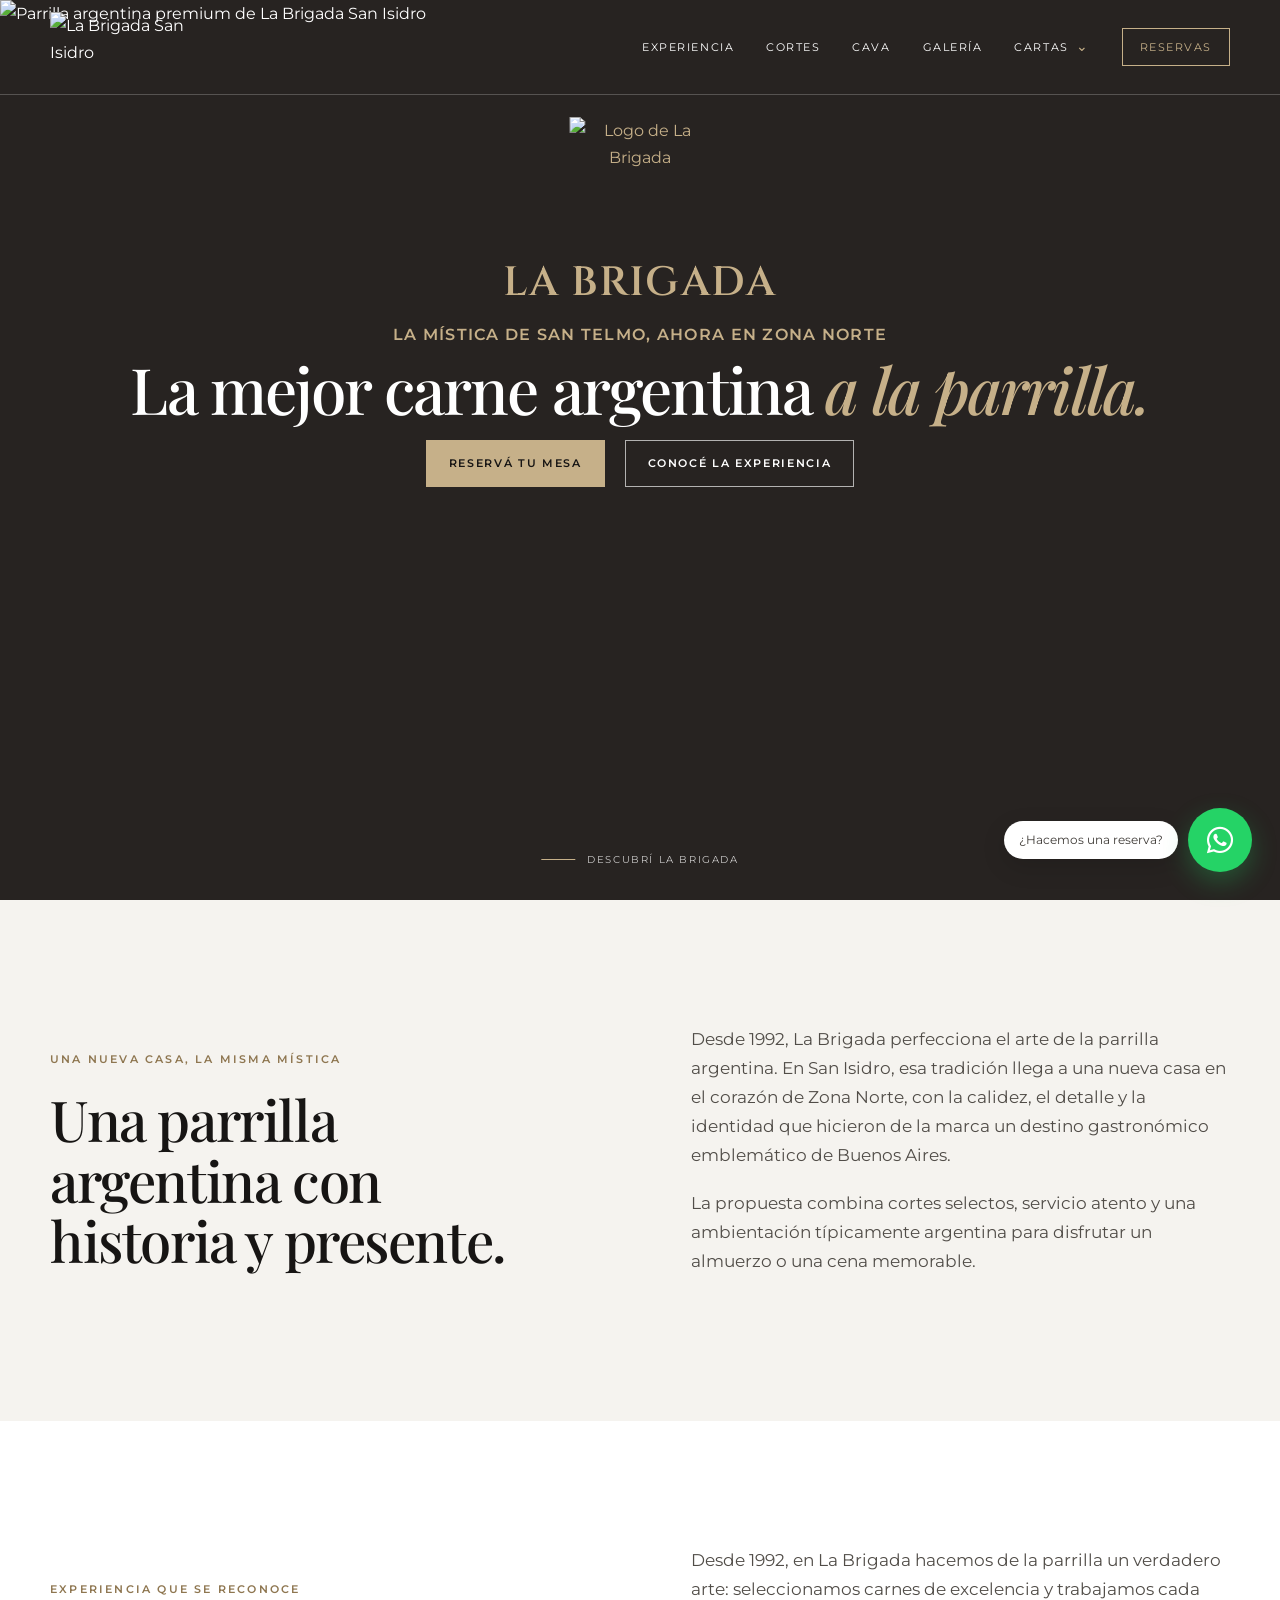
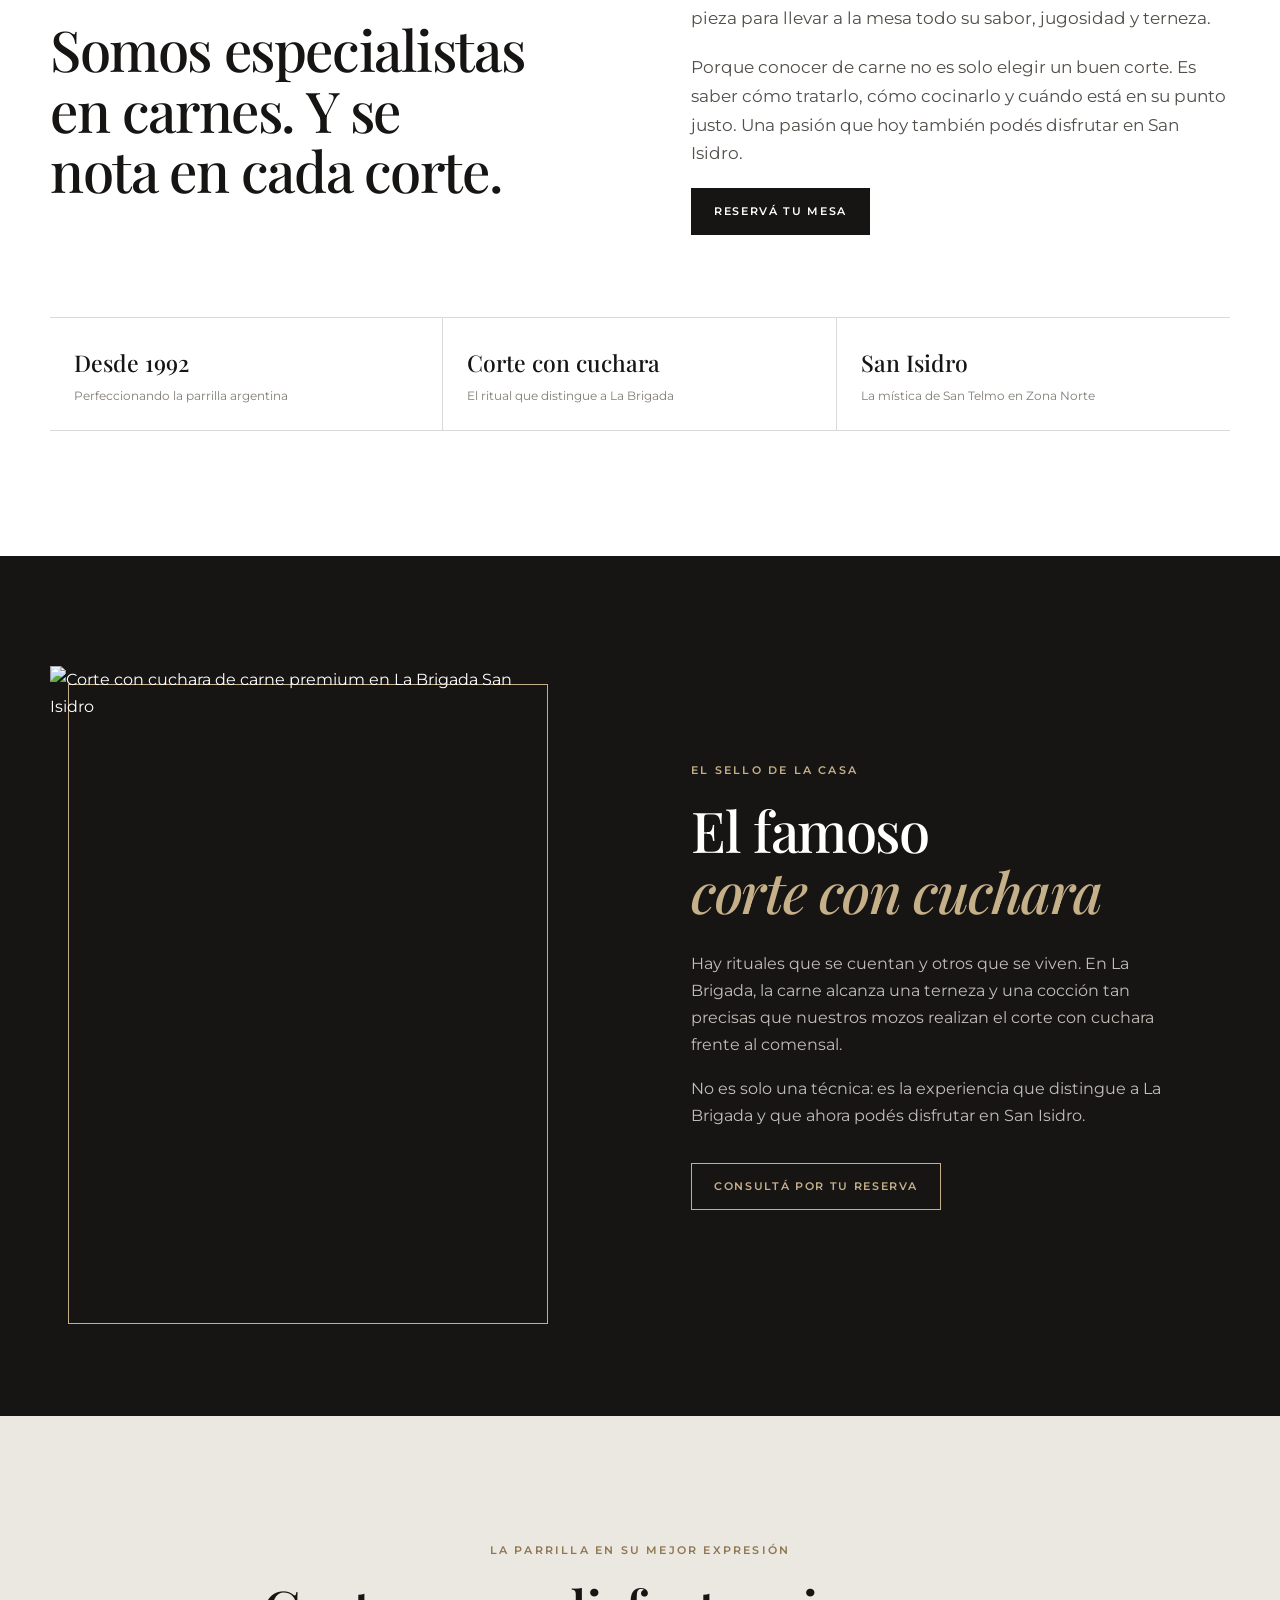
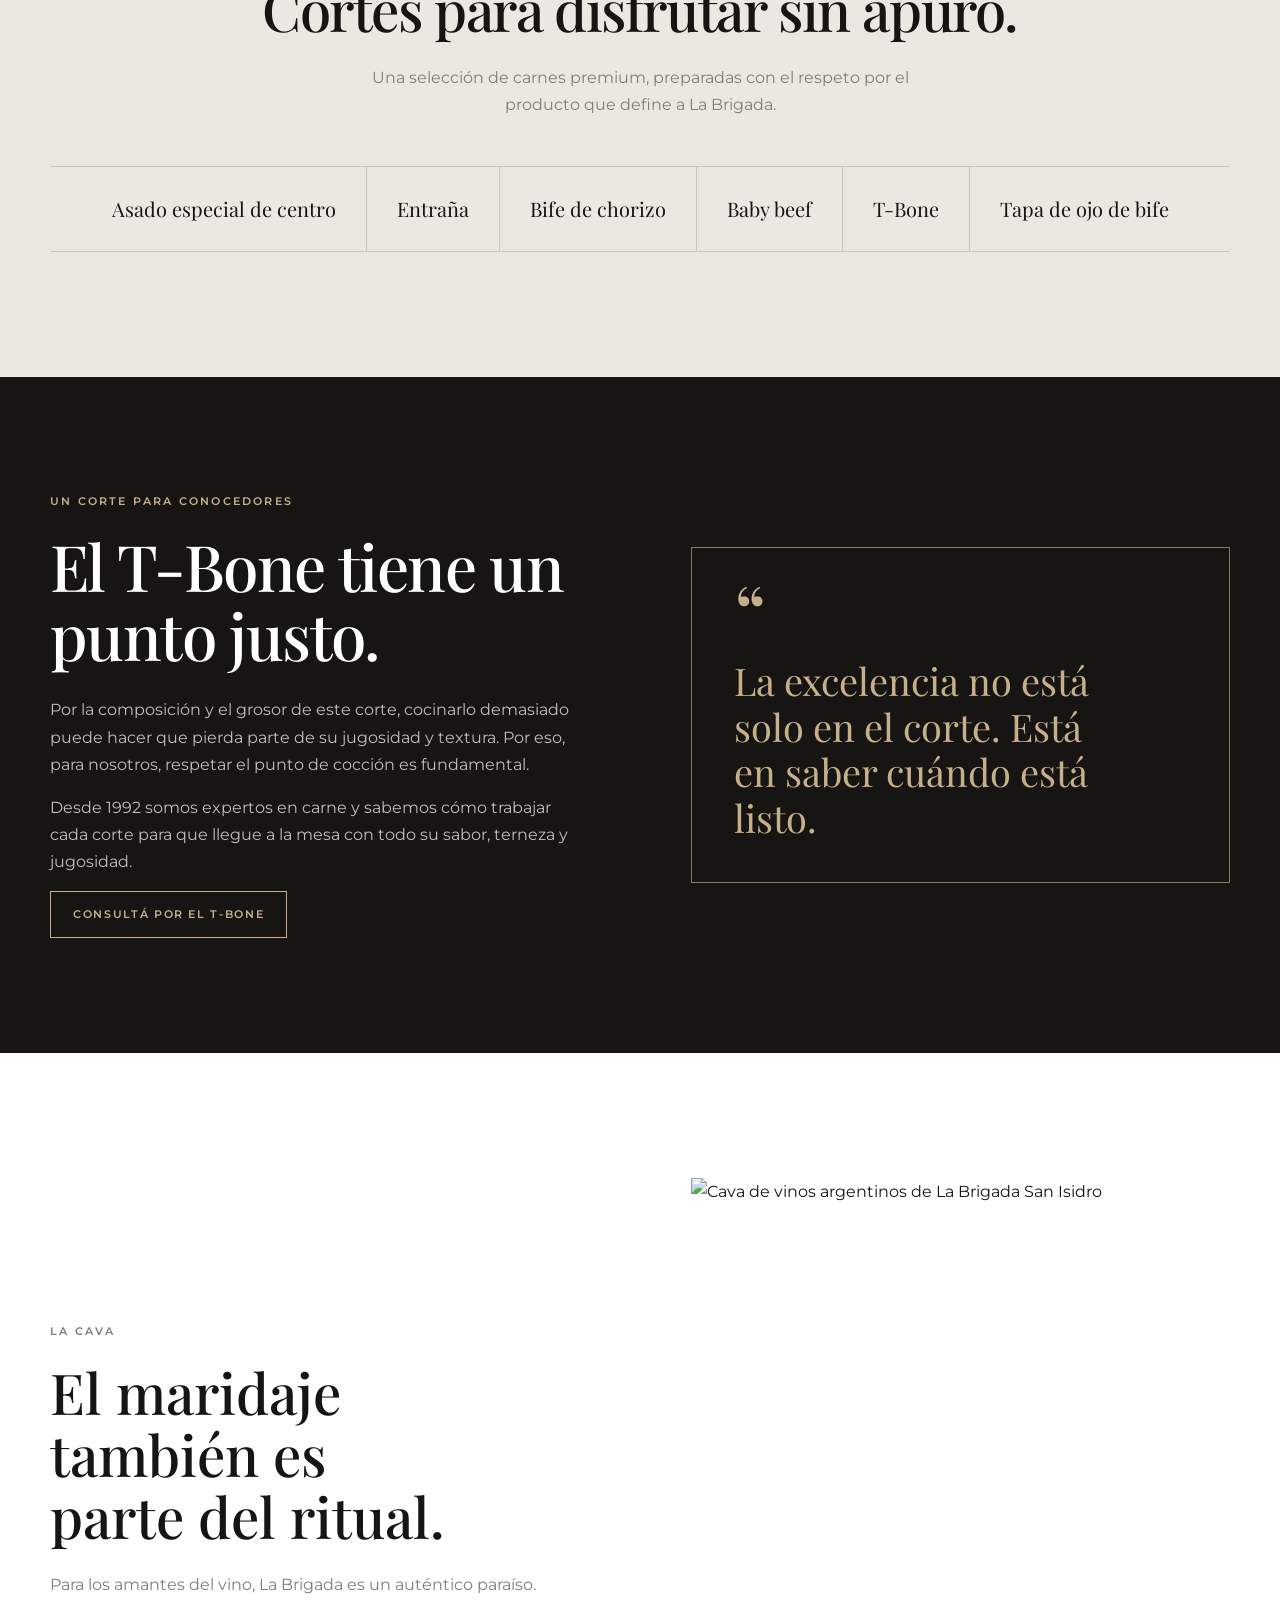
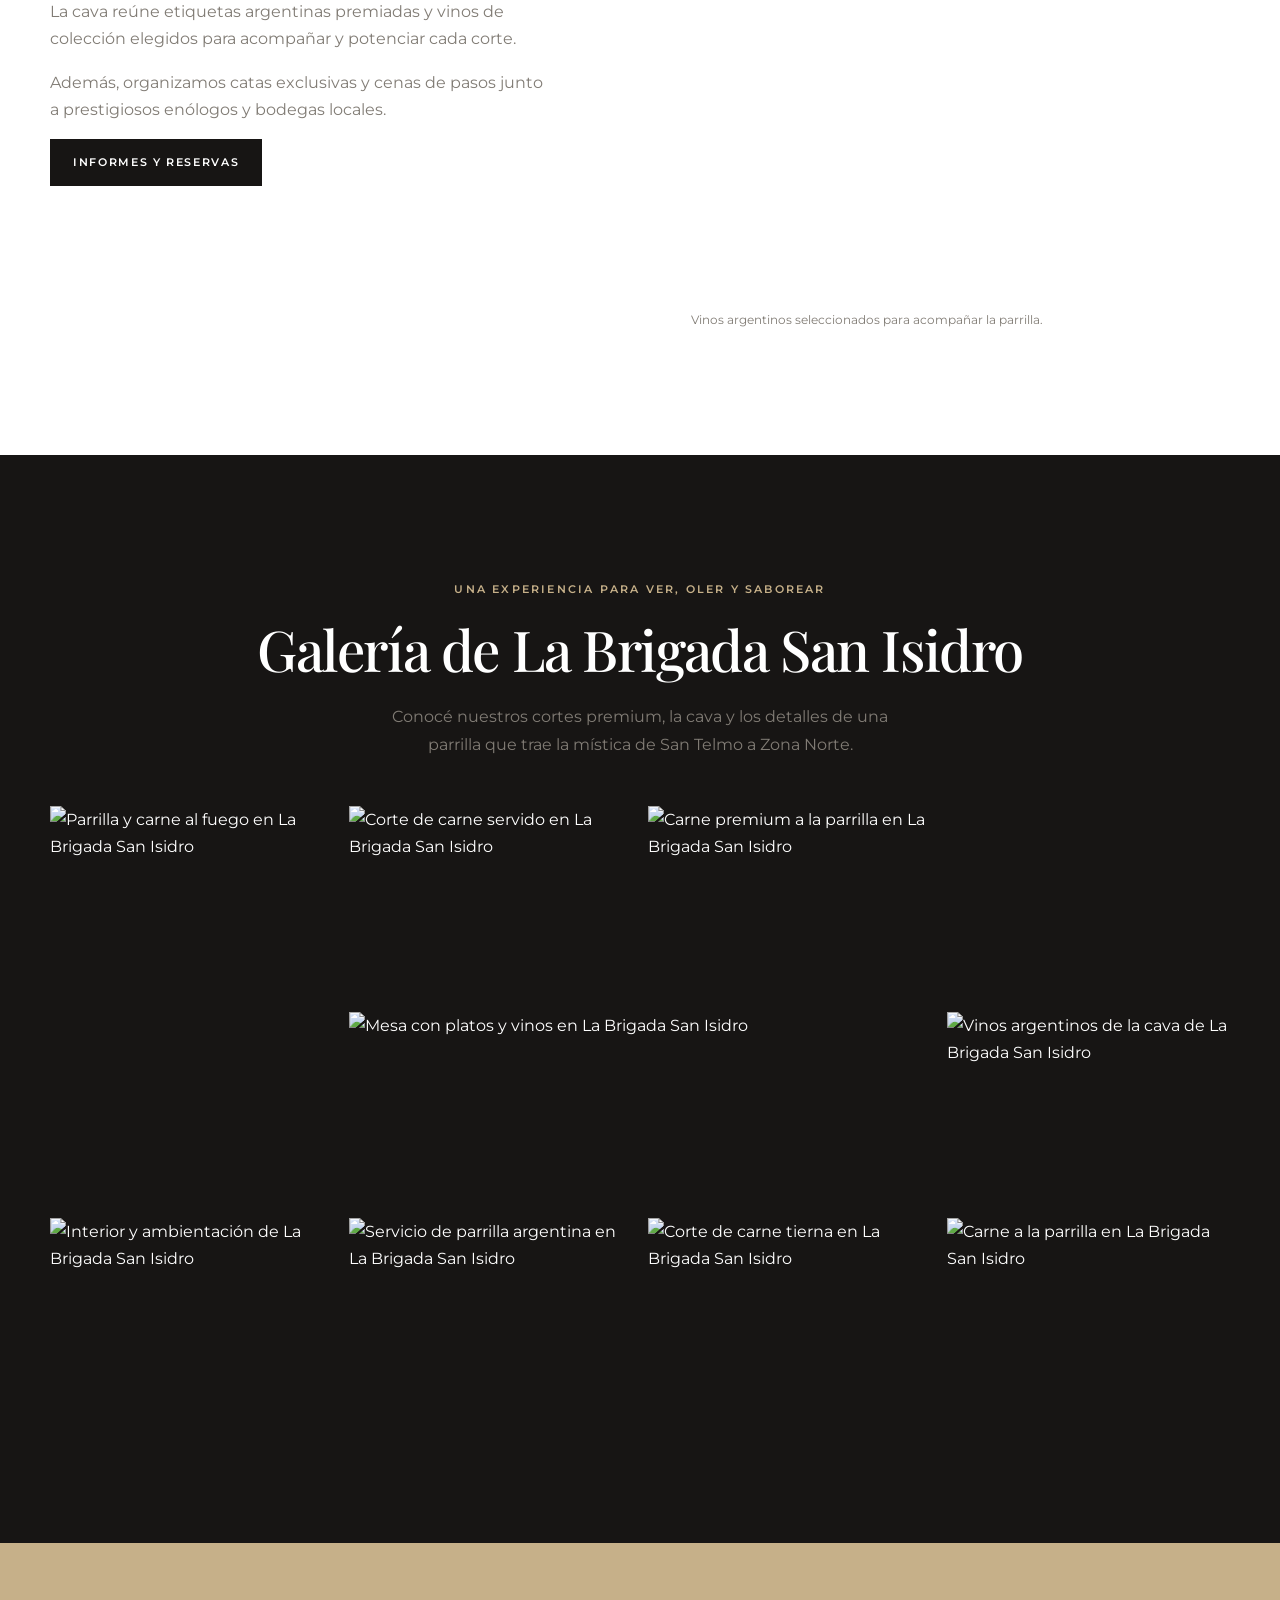
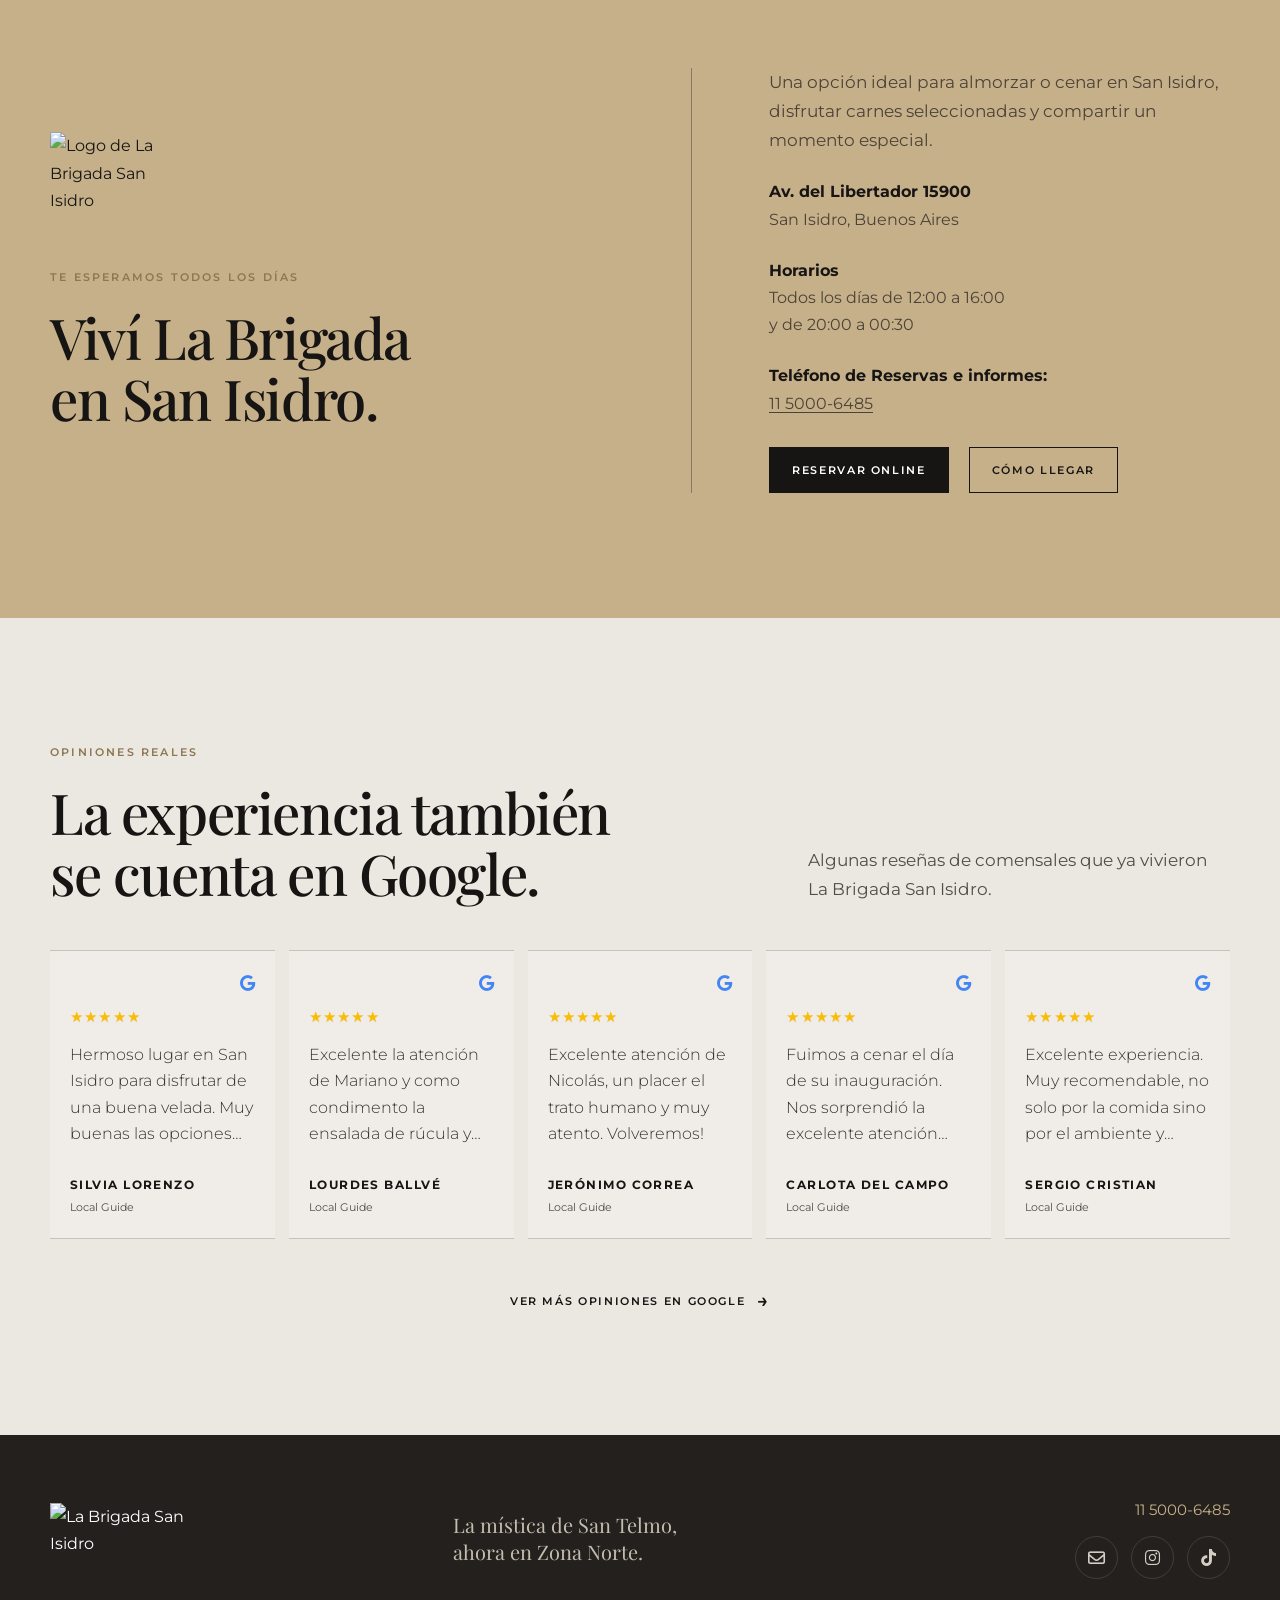
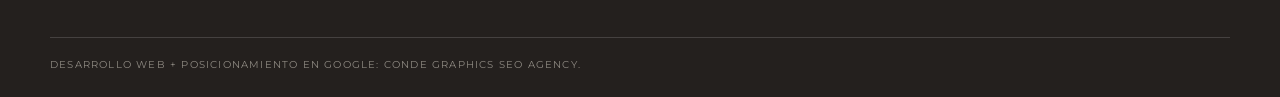
==== commit 8f90346e: "Optimize Google Fonts loading" ====
--- a/index.html
+++ b/index.html
@@ -52,8 +52,7 @@
   </script>
   <link rel="preconnect" href="https://fonts.googleapis.com">
   <link rel="preconnect" href="https://fonts.gstatic.com" crossorigin>
-  <link href="https://fonts.googleapis.com/css2?family=Montserrat:wght@400;500;600;700&family=Playfair+Display:ital,wght@0,500;0,600;1,500;1,600&display=swap" rel="stylesheet">
-  <link href="https://fonts.googleapis.com/css2?family=Cinzel:wght@600&family=Montserrat:wght@400;500;600;700&family=Playfair+Display:ital,wght@0,500;0,600;1,500&family=Roboto:wght@300&display=swap" rel="stylesheet">
+  <link href="https://fonts.googleapis.com/css2?family=Cinzel:wght@600&family=Montserrat:wght@400;500;600;700&family=Playfair+Display:ital,wght@0,500;0,600;1,500;1,600&display=swap" rel="stylesheet">
   <link rel="stylesheet" href="https://cdnjs.cloudflare.com/ajax/libs/font-awesome/6.5.2/css/all.min.css">
   <link rel="stylesheet" href="styles.css?v=20260913-4">
   <script type="application/ld+json">
@@ -180,7 +179,7 @@
   <header class="site-header">
     <div class="container header-inner">
       <a class="brand" href="#inicio" aria-label="La Brigada San Isidro, inicio">
-        <img src="https://labrigada-sanisidro.com.ar/wp-content/uploads/2026/02/la-brigada-san-isidro-logo-white.svg" alt="La Brigada San Isidro" width="164" height="70">
+        <img src="https://labrigada-sanisidro.com.ar/img/la-brigada-san-isidro-logo.svg" alt="La Brigada San Isidro" width="164" height="70">
       </a>
       <input class="nav-toggle" type="checkbox" id="nav-toggle">
       <label class="nav-button" for="nav-toggle" aria-label="Abrir menú"><span></span><span></span><span></span></label>
@@ -422,7 +421,7 @@
 
   <footer class="site-footer">
     <div class="container footer-grid">
-      <img src="https://labrigada-sanisidro.com.ar/wp-content/uploads/2026/02/la-brigada-san-isidro-logo-white.svg" alt="La Brigada San Isidro" width="164" height="70">
+      <img src="https://labrigada-sanisidro.com.ar/img/la-brigada-san-isidro-logo.svg" alt="La Brigada San Isidro" width="164" height="70">
       <p>La mística de San Telmo,<br>ahora en Zona Norte.</p>
       <div class="footer-contact">
         <a class="footer-phone" href="tel:+541150006485">11 5000-6485</a>
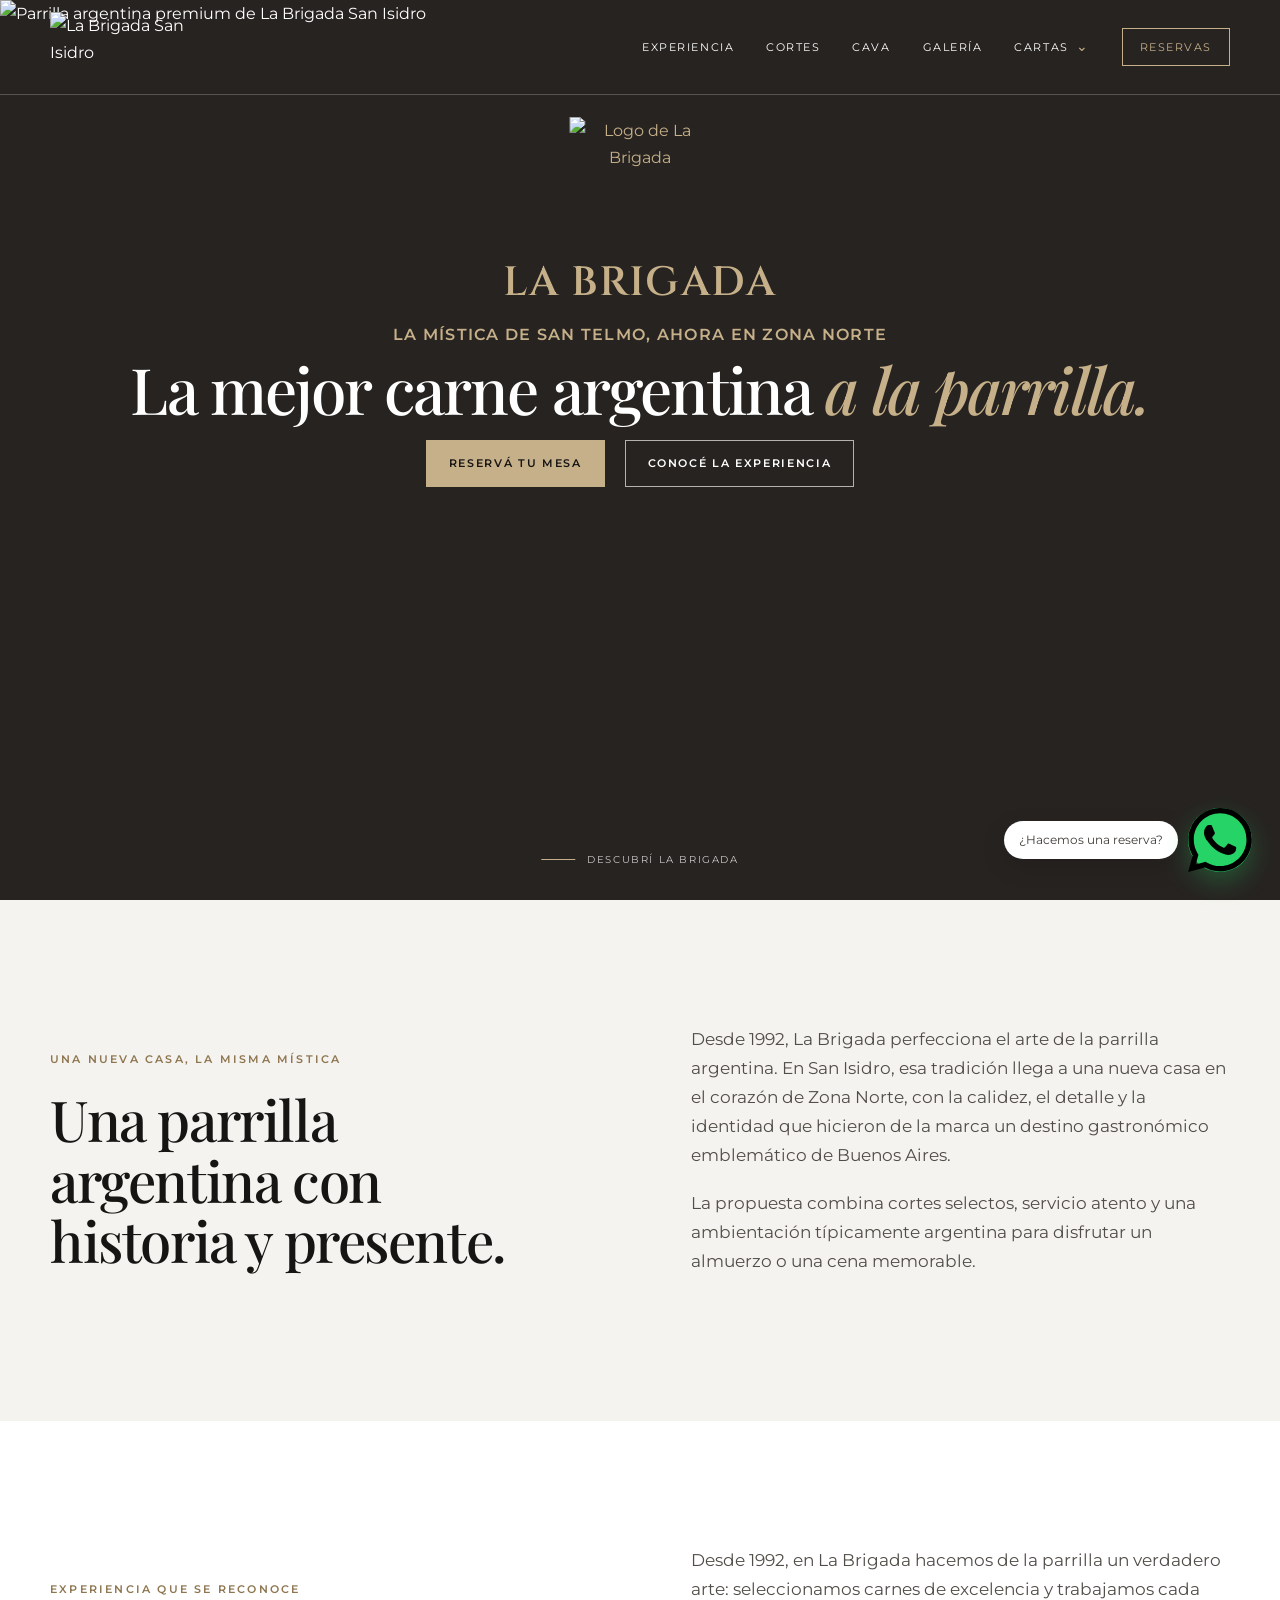
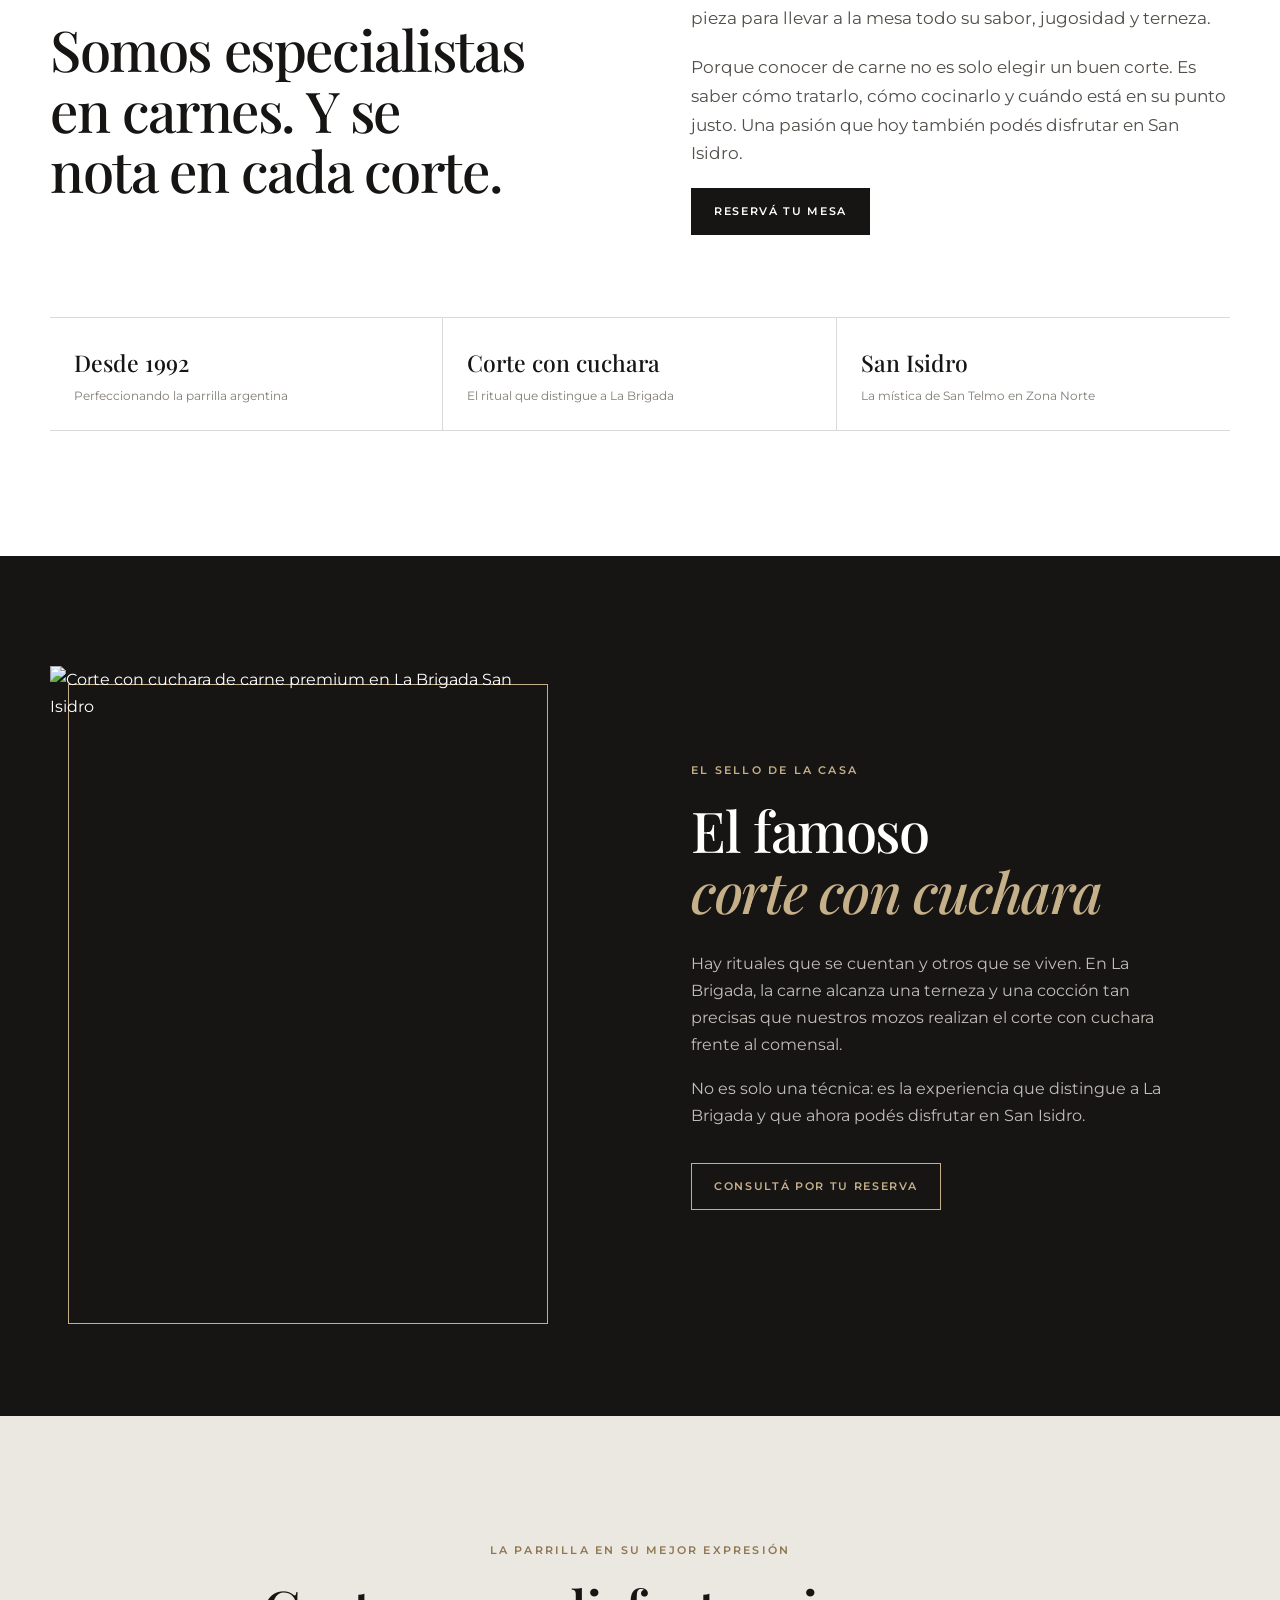
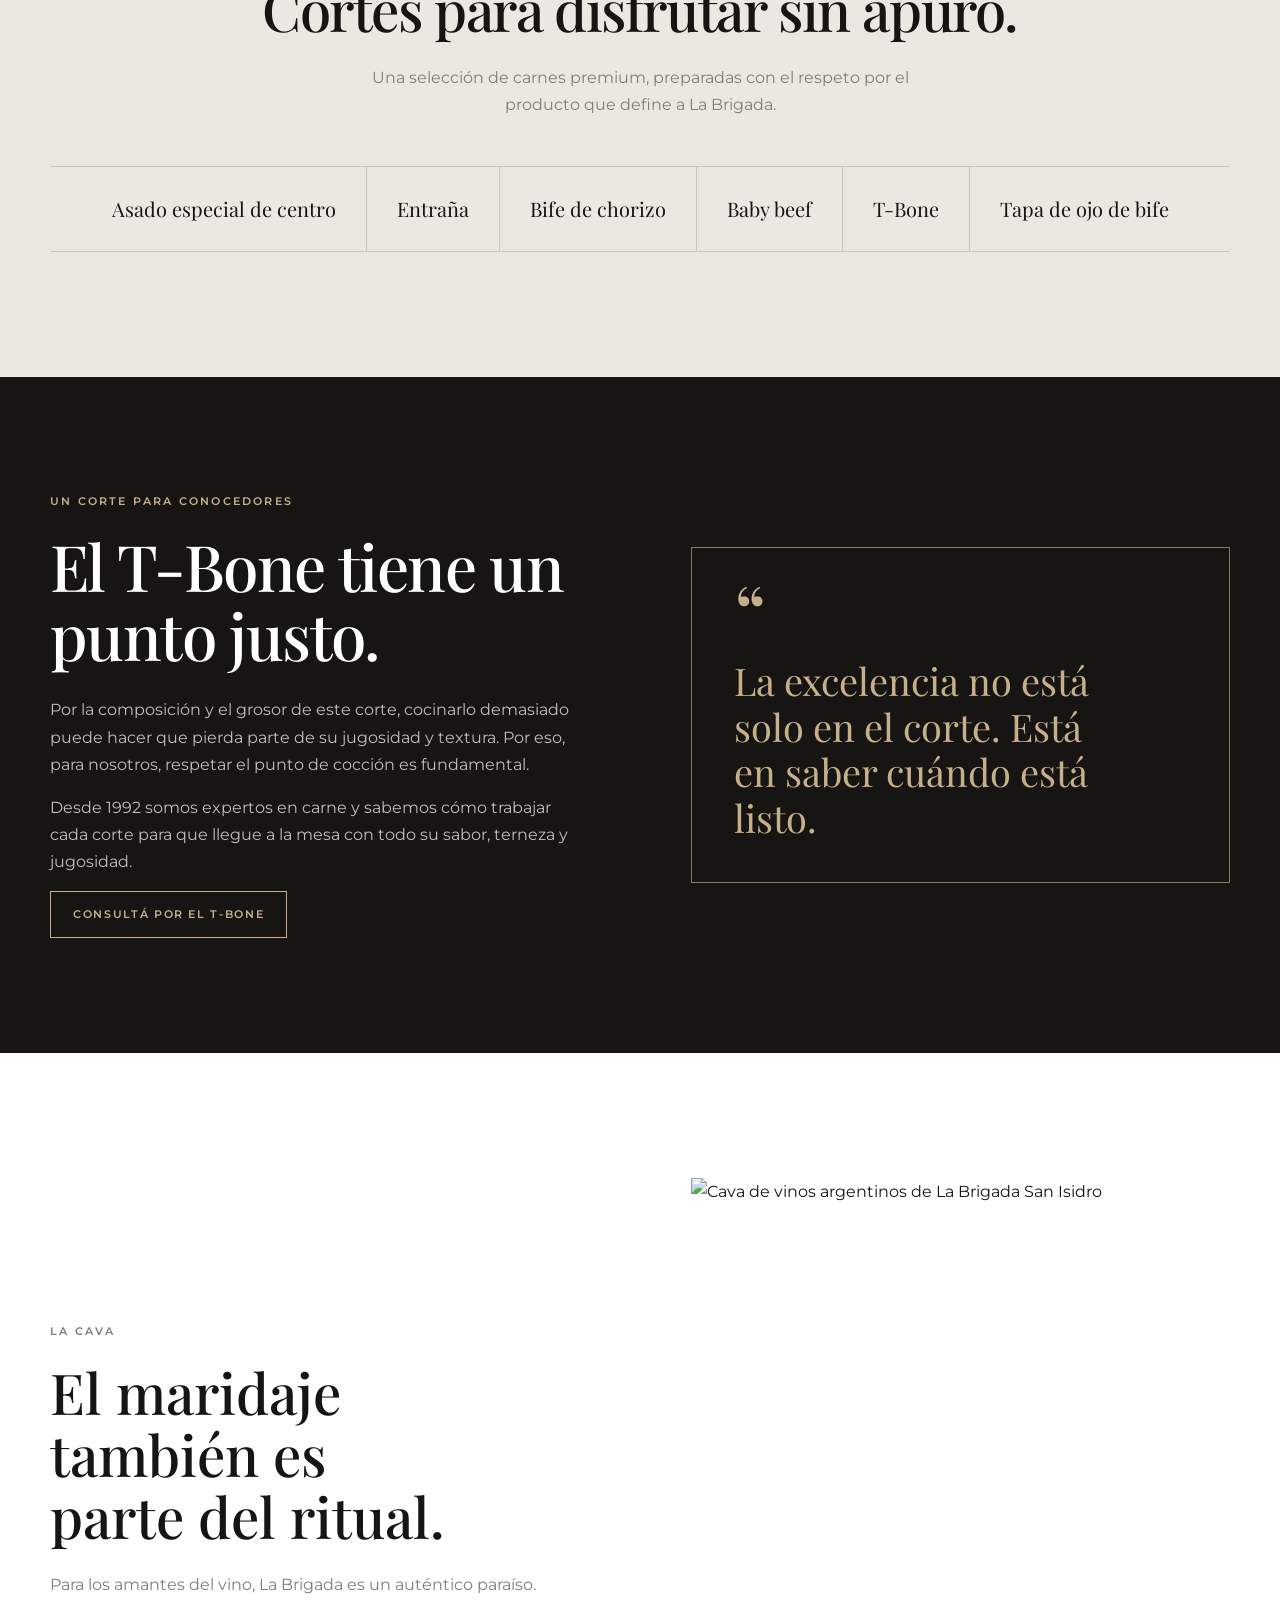
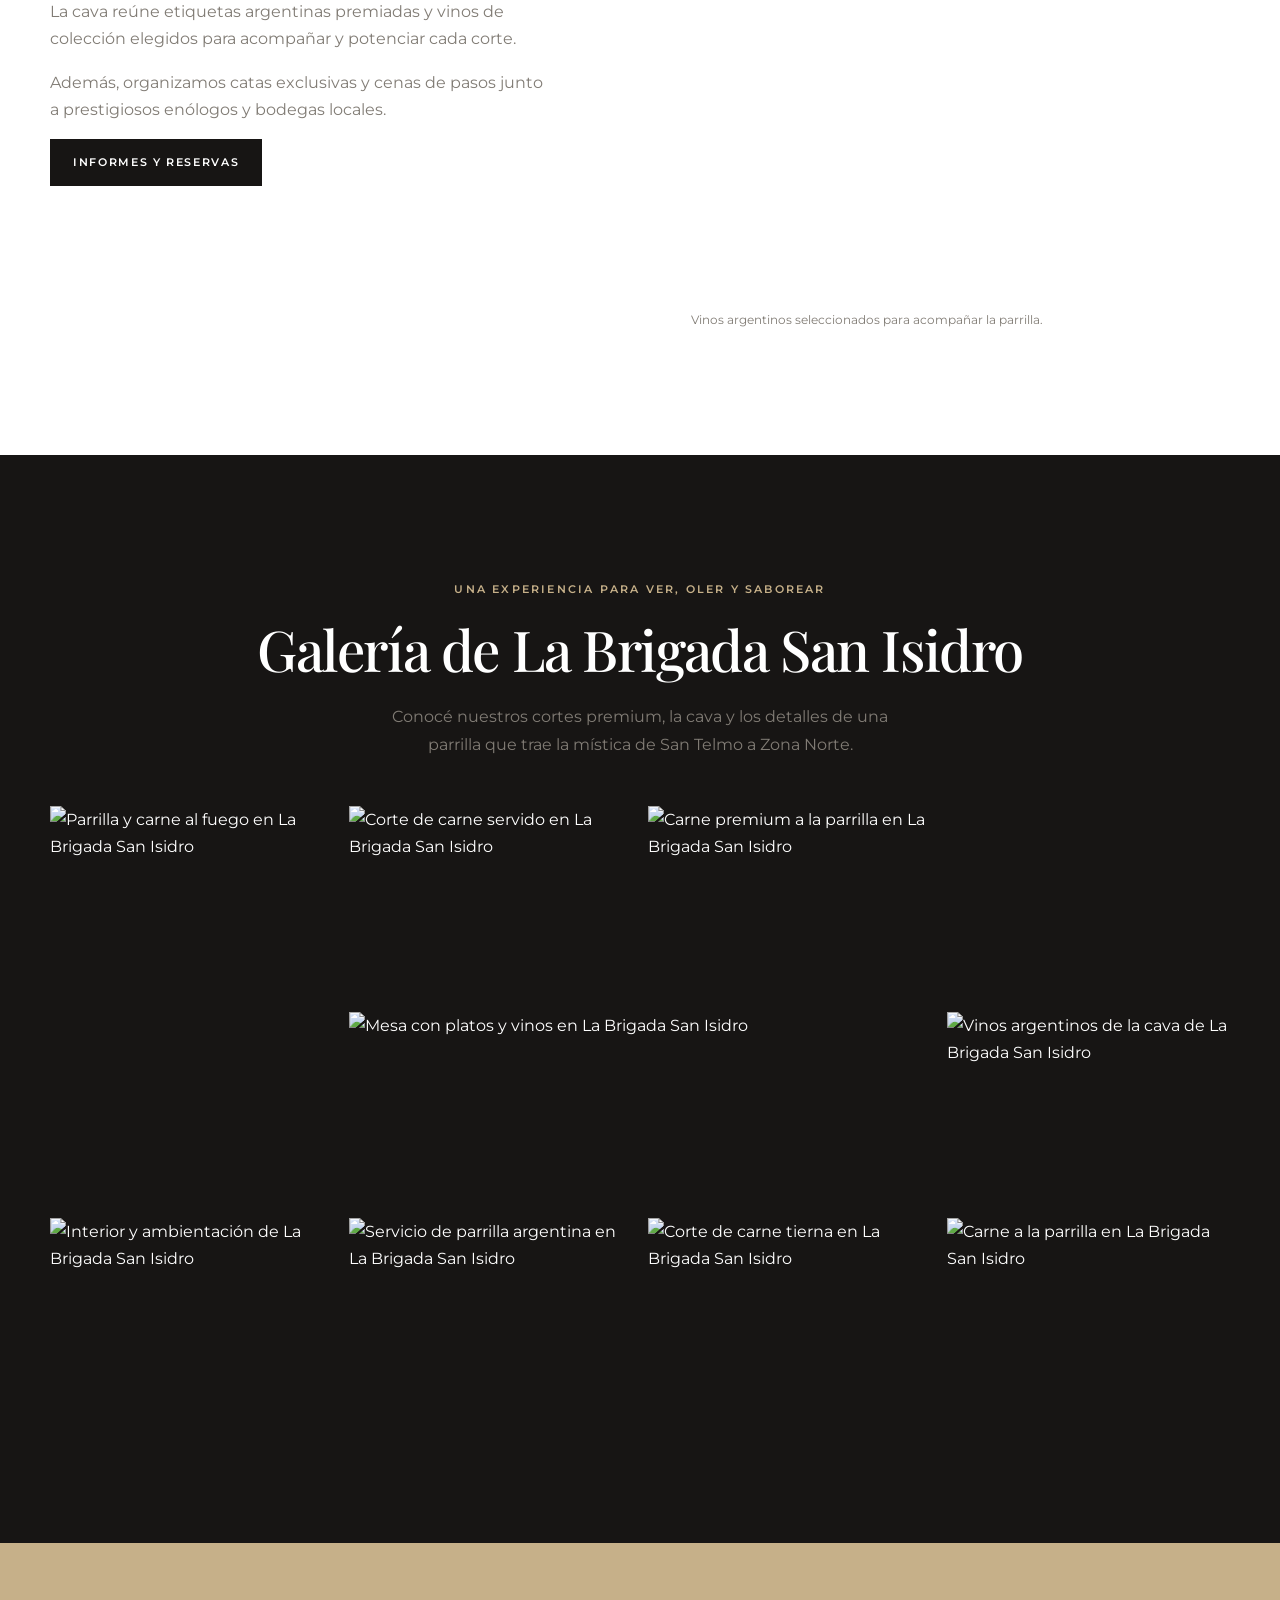
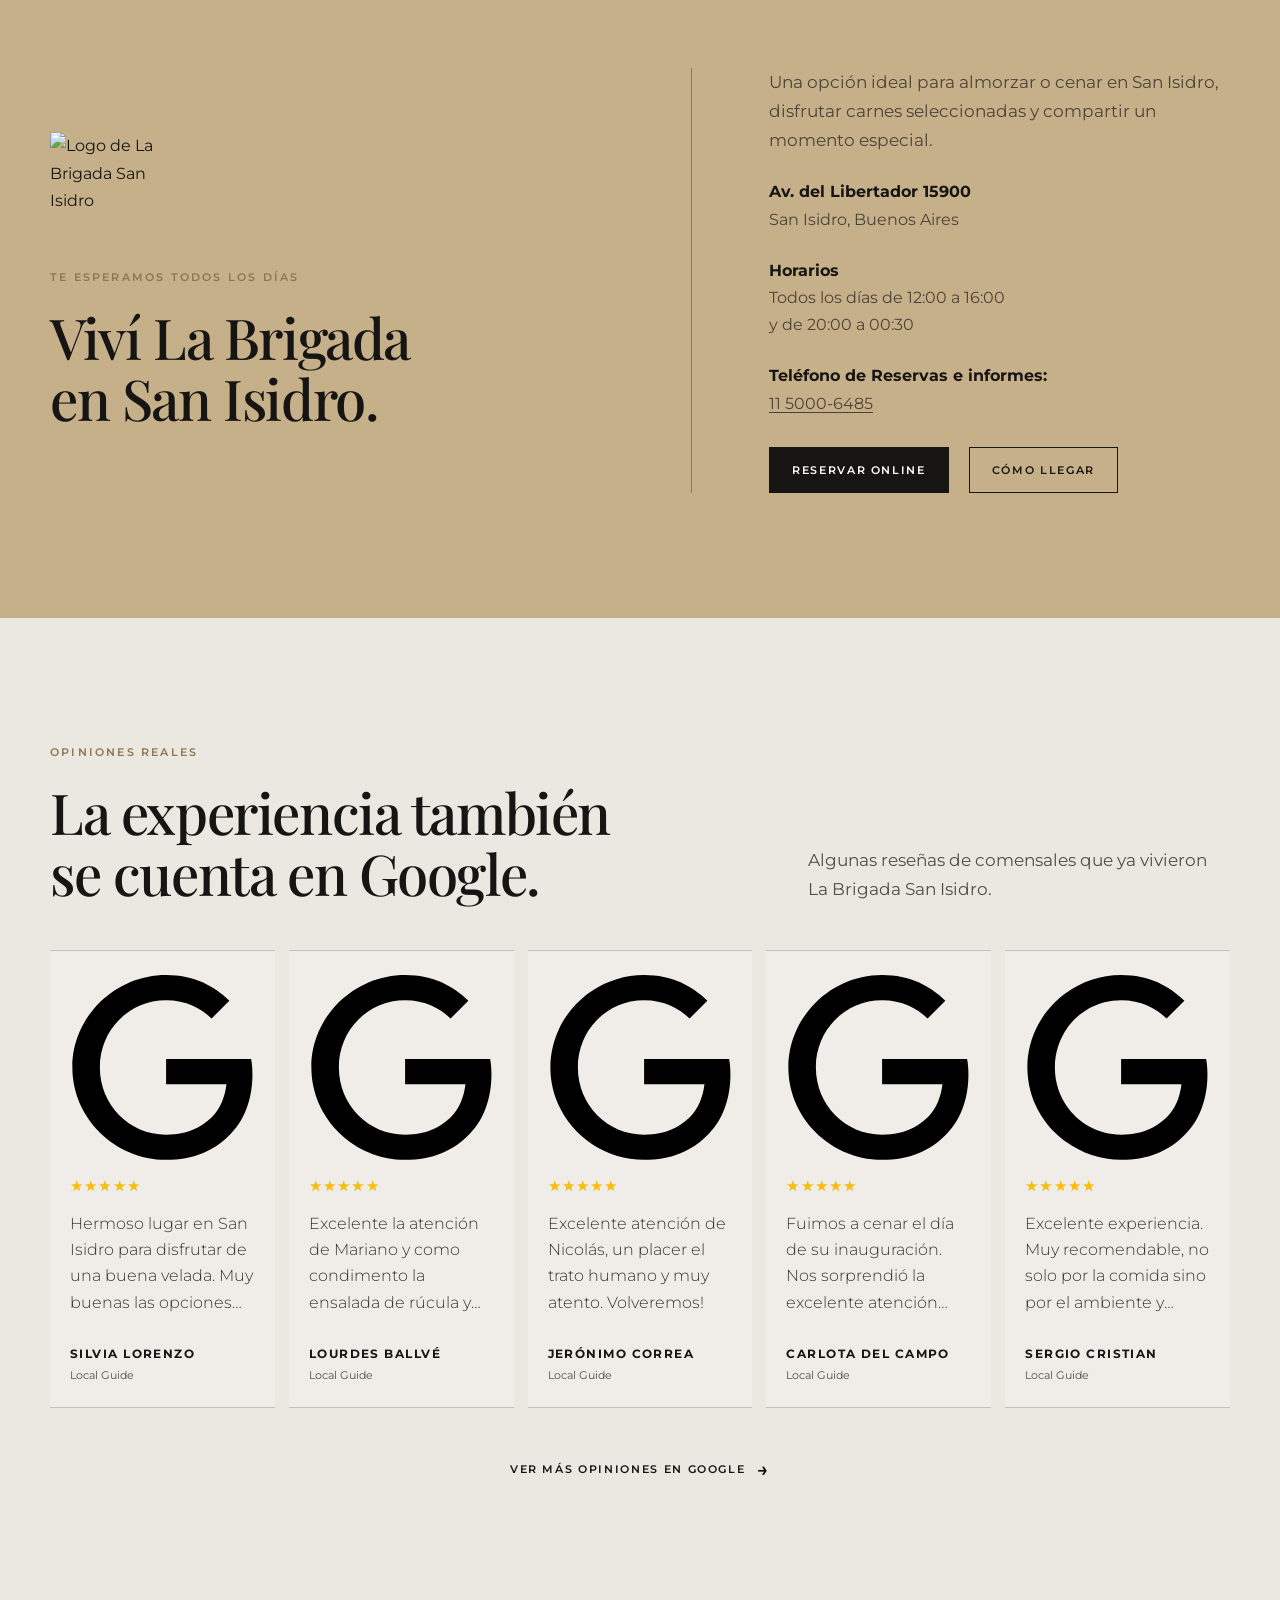
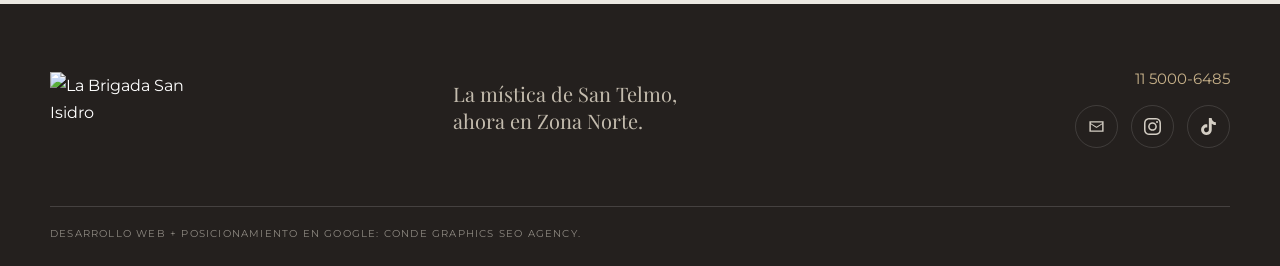
==== commit 8dafecb3: "Replace Font Awesome with inline SVG icons" ====
--- a/index.html
+++ b/index.html
@@ -53,7 +53,6 @@
   <link rel="preconnect" href="https://fonts.googleapis.com">
   <link rel="preconnect" href="https://fonts.gstatic.com" crossorigin>
   <link href="https://fonts.googleapis.com/css2?family=Cinzel:wght@600&family=Montserrat:wght@400;500;600;700&family=Playfair+Display:ital,wght@0,500;0,600;1,500;1,600&display=swap" rel="stylesheet">
-  <link rel="stylesheet" href="https://cdnjs.cloudflare.com/ajax/libs/font-awesome/6.5.2/css/all.min.css">
   <link rel="stylesheet" href="styles.css?v=20260913-4">
   <script type="application/ld+json">
   {
@@ -367,7 +366,7 @@
         </div>
         <div class="reviews-grid">
           <article class="review-card reveal">
-            <div class="review-source"><i class="fa-brands fa-google" aria-hidden="true"></i></div>
+            <div class="review-source"><svg class="social-icon" viewBox="0 0 24 24" aria-hidden="true" focusable="false"><path d="M12.48 10.92v3.28h7.84c-.24 1.84-.853 3.187-1.787 4.133-1.147 1.147-2.933 2.4-6.053 2.4-4.827 0-8.6-3.893-8.6-8.72s3.773-8.72 8.6-8.72c2.6 0 4.507 1.027 5.907 2.347l2.307-2.307C18.747 1.44 16.133 0 12.48 0 5.867 0 .307 5.387.307 12s5.56 12 12.173 12c3.573 0 6.267-1.173 8.373-3.36 2.16-2.16 2.84-5.213 2.84-7.667 0-.76-.053-1.467-.173-2.053H12.48z"></path></svg></div>
             <div class="review-stars" aria-label="5 estrellas">★★★★★</div>
             <blockquote>Hermoso lugar en San Isidro para disfrutar de una buena velada. Muy buenas las opciones de entradas y platos principales. La atención excelente y Daniel un capo. Excelente la carta de vinos...</blockquote>
             <footer>
@@ -376,7 +375,7 @@
             </footer>
           </article>
           <article class="review-card reveal">
-            <div class="review-source"><i class="fa-brands fa-google" aria-hidden="true"></i></div>
+            <div class="review-source"><svg class="social-icon" viewBox="0 0 24 24" aria-hidden="true" focusable="false"><path d="M12.48 10.92v3.28h7.84c-.24 1.84-.853 3.187-1.787 4.133-1.147 1.147-2.933 2.4-6.053 2.4-4.827 0-8.6-3.893-8.6-8.72s3.773-8.72 8.6-8.72c2.6 0 4.507 1.027 5.907 2.347l2.307-2.307C18.747 1.44 16.133 0 12.48 0 5.867 0 .307 5.387.307 12s5.56 12 12.173 12c3.573 0 6.267-1.173 8.373-3.36 2.16-2.16 2.84-5.213 2.84-7.667 0-.76-.053-1.467-.173-2.053H12.48z"></path></svg></div>
             <div class="review-stars" aria-label="5 estrellas">★★★★★</div>
             <blockquote>Excelente la atención de Mariano y como condimento la ensalada de rúcula y parmesano.</blockquote>
             <footer>
@@ -385,7 +384,7 @@
             </footer>
           </article>
           <article class="review-card reveal">
-            <div class="review-source"><i class="fa-brands fa-google" aria-hidden="true"></i></div>
+            <div class="review-source"><svg class="social-icon" viewBox="0 0 24 24" aria-hidden="true" focusable="false"><path d="M12.48 10.92v3.28h7.84c-.24 1.84-.853 3.187-1.787 4.133-1.147 1.147-2.933 2.4-6.053 2.4-4.827 0-8.6-3.893-8.6-8.72s3.773-8.72 8.6-8.72c2.6 0 4.507 1.027 5.907 2.347l2.307-2.307C18.747 1.44 16.133 0 12.48 0 5.867 0 .307 5.387.307 12s5.56 12 12.173 12c3.573 0 6.267-1.173 8.373-3.36 2.16-2.16 2.84-5.213 2.84-7.667 0-.76-.053-1.467-.173-2.053H12.48z"></path></svg></div>
             <div class="review-stars" aria-label="5 estrellas">★★★★★</div>
             <blockquote>Excelente atención de Nicolás, un placer el trato humano y muy atento. Volveremos!</blockquote>
             <footer>
@@ -394,7 +393,7 @@
             </footer>
           </article>
           <article class="review-card reveal">
-            <div class="review-source"><i class="fa-brands fa-google" aria-hidden="true"></i></div>
+            <div class="review-source"><svg class="social-icon" viewBox="0 0 24 24" aria-hidden="true" focusable="false"><path d="M12.48 10.92v3.28h7.84c-.24 1.84-.853 3.187-1.787 4.133-1.147 1.147-2.933 2.4-6.053 2.4-4.827 0-8.6-3.893-8.6-8.72s3.773-8.72 8.6-8.72c2.6 0 4.507 1.027 5.907 2.347l2.307-2.307C18.747 1.44 16.133 0 12.48 0 5.867 0 .307 5.387.307 12s5.56 12 12.173 12c3.573 0 6.267-1.173 8.373-3.36 2.16-2.16 2.84-5.213 2.84-7.667 0-.76-.053-1.467-.173-2.053H12.48z"></path></svg></div>
             <div class="review-stars" aria-label="5 estrellas">★★★★★</div>
             <blockquote>Fuimos a cenar el día de su inauguración. Nos sorprendió la excelente atención que recibimos. Comimos empanada de carne, chorizo y entraña...</blockquote>
             <footer>
@@ -403,7 +402,7 @@
             </footer>
           </article>
           <article class="review-card reveal">
-            <div class="review-source"><i class="fa-brands fa-google" aria-hidden="true"></i></div>
+            <div class="review-source"><svg class="social-icon" viewBox="0 0 24 24" aria-hidden="true" focusable="false"><path d="M12.48 10.92v3.28h7.84c-.24 1.84-.853 3.187-1.787 4.133-1.147 1.147-2.933 2.4-6.053 2.4-4.827 0-8.6-3.893-8.6-8.72s3.773-8.72 8.6-8.72c2.6 0 4.507 1.027 5.907 2.347l2.307-2.307C18.747 1.44 16.133 0 12.48 0 5.867 0 .307 5.387.307 12s5.56 12 12.173 12c3.573 0 6.267-1.173 8.373-3.36 2.16-2.16 2.84-5.213 2.84-7.667 0-.76-.053-1.467-.173-2.053H12.48z"></path></svg></div>
             <div class="review-stars" aria-label="5 estrellas">★★★★★</div>
             <blockquote>Excelente experiencia. Muy recomendable, no solo por la comida sino por el ambiente y sobre todo la atención.</blockquote>
             <footer>
@@ -426,9 +425,9 @@
       <div class="footer-contact">
         <a class="footer-phone" href="tel:+541150006485">11 5000-6485</a>
         <div class="footer-social" aria-label="Contacto y redes sociales de La Brigada San Isidro">
-          <a class="social-link" href="mailto:info@labrigada-sanisidro.com.ar" aria-label="Enviar email a La Brigada San Isidro"><i class="fa-regular fa-envelope" aria-hidden="true"></i></a>
-          <a class="social-link" href="https://www.instagram.com/labrigada.sanisidro" target="_blank" rel="noopener" aria-label="Instagram de La Brigada San Isidro"><i class="fa-brands fa-instagram" aria-hidden="true"></i></a>
-          <a class="social-link" href="https://www.tiktok.com/@labrigadasanisidro" target="_blank" rel="noopener" aria-label="TikTok de La Brigada San Isidro"><i class="fa-brands fa-tiktok" aria-hidden="true"></i></a>
+          <a class="social-link" href="mailto:info@labrigada-sanisidro.com.ar" aria-label="Enviar email a La Brigada San Isidro"><svg class="social-icon" viewBox="0 0 24 24" aria-hidden="true" focusable="false"><path d="M2 4.5h20v15H2v-15Zm2 2v.8l8 5.2 8-5.2v-.8H4Zm16 2.4-7.45 4.85a1 1 0 0 1-1.1 0L4 8.9v8.6h16V8.9Z"></path></svg></a>
+          <a class="social-link" href="https://www.instagram.com/labrigada.sanisidro" target="_blank" rel="noopener" aria-label="Instagram de La Brigada San Isidro"><svg class="social-icon" viewBox="0 0 24 24" aria-hidden="true" focusable="false"><path d="M7.0301.084c-1.2768.0602-2.1487.264-2.911.5634-.7888.3075-1.4575.72-2.1228 1.3877-.6652.6677-1.075 1.3368-1.3802 2.127-.2954.7638-.4956 1.6365-.552 2.914-.0564 1.2775-.0689 1.6882-.0626 4.947.0062 3.2586.0206 3.6671.0825 4.9473.061 1.2765.264 2.1482.5635 2.9107.308.7889.72 1.4573 1.388 2.1228.6679.6655 1.3365 1.0743 2.1285 1.38.7632.295 1.6361.4961 2.9134.552 1.2773.056 1.6884.069 4.9462.0627 3.2578-.0062 3.668-.0207 4.9478-.0814 1.28-.0607 2.147-.2652 2.9098-.5633.7889-.3086 1.4578-.72 2.1228-1.3881.665-.6682 1.0745-1.3378 1.3795-2.1284.2957-.7632.4966-1.636.552-2.9124.056-1.2809.0692-1.6898.063-4.948-.0063-3.2583-.021-3.6668-.0817-4.9465-.0607-1.2797-.264-2.1487-.5633-2.9117-.3084-.7889-.72-1.4568-1.3876-2.1228C21.2982 1.33 20.628.9208 19.8378.6165 19.074.321 18.2017.1197 16.9244.0645 15.6471.0093 15.236-.005 11.977.0014 8.718.0076 8.31.0215 7.0301.0839m.1402 21.6932c-1.17-.0509-1.8053-.2453-2.2287-.408-.5606-.216-.96-.4771-1.3819-.895-.422-.4178-.6811-.8186-.9-1.378-.1644-.4234-.3624-1.058-.4171-2.228-.0595-1.2645-.072-1.6442-.079-4.848-.007-3.2037.0053-3.583.0607-4.848.05-1.169.2456-1.805.408-2.2282.216-.5613.4762-.96.895-1.3816.4188-.4217.8184-.6814 1.3783-.9003.423-.1651 1.0575-.3614 2.227-.4171 1.2655-.06 1.6447-.072 4.848-.079 3.2033-.007 3.5835.005 4.8495.0608 1.169.0508 1.8053.2445 2.228.408.5608.216.96.4754 1.3816.895.4217.4194.6816.8176.9005 1.3787.1653.4217.3617 1.056.4169 2.2263.0602 1.2655.0739 1.645.0796 4.848.0058 3.203-.0055 3.5834-.061 4.848-.051 1.17-.245 1.8055-.408 2.2294-.216.5604-.4763.96-.8954 1.3814-.419.4215-.8181.6811-1.3783.9-.4224.1649-1.0577.3617-2.2262.4174-1.2656.0595-1.6448.072-4.8493.079-3.2045.007-3.5825-.006-4.848-.0608M16.953 5.5864A1.44 1.44 0 1 0 18.39 4.144a1.44 1.44 0 0 0-1.437 1.4424M5.8385 12.012c.0067 3.4032 2.7706 6.1557 6.173 6.1493 3.4026-.0065 6.157-2.7701 6.1506-6.1733-.0065-3.4032-2.771-6.1565-6.174-6.1498-3.403.0067-6.156 2.771-6.1496 6.1738M8 12.0077a4 4 0 1 1 4.008 3.9921A3.9996 3.9996 0 0 1 8 12.0077"></path></svg></a>
+          <a class="social-link" href="https://www.tiktok.com/@labrigadasanisidro" target="_blank" rel="noopener" aria-label="TikTok de La Brigada San Isidro"><svg class="social-icon" viewBox="0 0 24 24" aria-hidden="true" focusable="false"><path d="M12.525.02c1.31-.02 2.61-.01 3.91-.02.08 1.53.63 3.09 1.75 4.17 1.12 1.11 2.7 1.62 4.24 1.79v4.03c-1.44-.05-2.89-.35-4.2-.97-.57-.26-1.1-.59-1.62-.93-.01 2.92.01 5.84-.02 8.75-.08 1.4-.54 2.79-1.35 3.94-1.31 1.92-3.58 3.17-5.91 3.21-1.43.08-2.86-.31-4.08-1.03-2.02-1.19-3.44-3.37-3.65-5.71-.02-.5-.03-1-.01-1.49.18-1.9 1.12-3.72 2.58-4.96 1.66-1.44 3.98-2.13 6.15-1.72.02 1.48-.04 2.96-.04 4.44-.99-.32-2.15-.23-3.02.37-.63.41-1.11 1.04-1.36 1.75-.21.51-.15 1.07-.14 1.61.24 1.64 1.82 3.02 3.5 2.87 1.12-.01 2.19-.66 2.77-1.61.19-.33.4-.67.41-1.06.1-1.79.06-3.57.07-5.36.01-4.03-.01-8.05.02-12.07z"></path></svg></a>
         </div>
       </div>
     </div>
@@ -436,7 +435,7 @@
   </footer>
   <a class="whatsapp-float" href="https://wa.me/5491150006485?text=Hola%21%20Vengo%20desde%20la%20web%20y%20deseo%20m%C3%A1s%20informaci%C3%B3n%20sobre%20La%20Brigada%20San%20Isidro." target="_blank" rel="noopener" aria-label="Consultar por WhatsApp" onclick="return gtag_report_conversion(this.href, 'AW-16633803438/ZoRBCM3a__YcEK7lzvs9');">
     <span class="whatsapp-bubble">¿Hacemos una reserva?</span>
-    <span class="whatsapp-icon" aria-hidden="true"><i class="fa-brands fa-whatsapp"></i></span>
+    <span class="whatsapp-icon" aria-hidden="true"><svg class="social-icon" viewBox="0 0 24 24" aria-hidden="true" focusable="false"><path d="M17.472 14.382c-.297-.149-1.758-.867-2.03-.967-.273-.099-.471-.148-.67.15-.197.297-.767.966-.94 1.164-.173.199-.347.223-.644.075-.297-.15-1.255-.463-2.39-1.475-.883-.788-1.48-1.761-1.653-2.059-.173-.297-.018-.458.13-.606.134-.133.298-.347.446-.52.149-.174.198-.298.298-.497.099-.198.05-.371-.025-.52-.075-.149-.669-1.612-.916-2.207-.242-.579-.487-.5-.669-.51-.173-.008-.371-.01-.57-.01-.198 0-.52.074-.792.372-.272.297-1.04 1.016-1.04 2.479 0 1.462 1.065 2.875 1.213 3.074.149.198 2.096 3.2 5.077 4.487.709.306 1.262.489 1.694.625.712.227 1.36.195 1.871.118.571-.085 1.758-.719 2.006-1.413.248-.694.248-1.289.173-1.413-.074-.124-.272-.198-.57-.347m-5.421 7.403h-.004a9.87 9.87 0 01-5.031-1.378l-.361-.214-3.741.982.998-3.648-.235-.374a9.86 9.86 0 01-1.51-5.26c.001-5.45 4.436-9.884 9.888-9.884 2.64 0 5.122 1.03 6.988 2.898a9.825 9.825 0 012.893 6.994c-.003 5.45-4.437 9.884-9.885 9.884m8.413-18.297A11.815 11.815 0 0012.05 0C5.495 0 .16 5.335.157 11.892c0 2.096.547 4.142 1.588 5.945L.057 24l6.305-1.654a11.882 11.882 0 005.683 1.448h.005c6.554 0 11.89-5.335 11.893-11.893a11.821 11.821 0 00-3.48-8.413Z"></path></svg></span>
   </a>
 </body>
 </html>
--- a/styles.css
+++ b/styles.css
@@ -115,6 +115,6 @@
 .footer-contact{display:grid;justify-items:end;gap:13px}
 .footer-social{display:flex;align-items:center;justify-content:flex-end;gap:13px}
 .site-footer .footer-social .social-link{display:inline-flex;align-items:center;justify-content:center;width:43px;height:43px;border:1px solid rgba(255,255,255,.13);border-radius:50%;color:#d4cec4;background:transparent;font-size:17px;line-height:1;text-decoration:none;transition:border-color .22s ease,color .22s ease,background-color .22s ease,transform .22s ease}
-.site-footer .footer-social .social-link i{display:block;width:1em;height:1em;line-height:1;text-align:center}
+.site-footer .footer-social .social-link .social-icon{display:block;width:1em;height:1em;fill:currentColor;line-height:1;text-align:center}
 .site-footer .footer-social .social-link:hover{border-color:var(--gold);background-color:rgba(198,176,137,.08);color:var(--gold);transform:translateY(-2px)}
 @media (max-width:800px){.footer-contact{justify-items:start}.footer-social{justify-content:flex-start;gap:12px}.site-footer .footer-social .social-link{width:42px;height:42px;font-size:16px}}
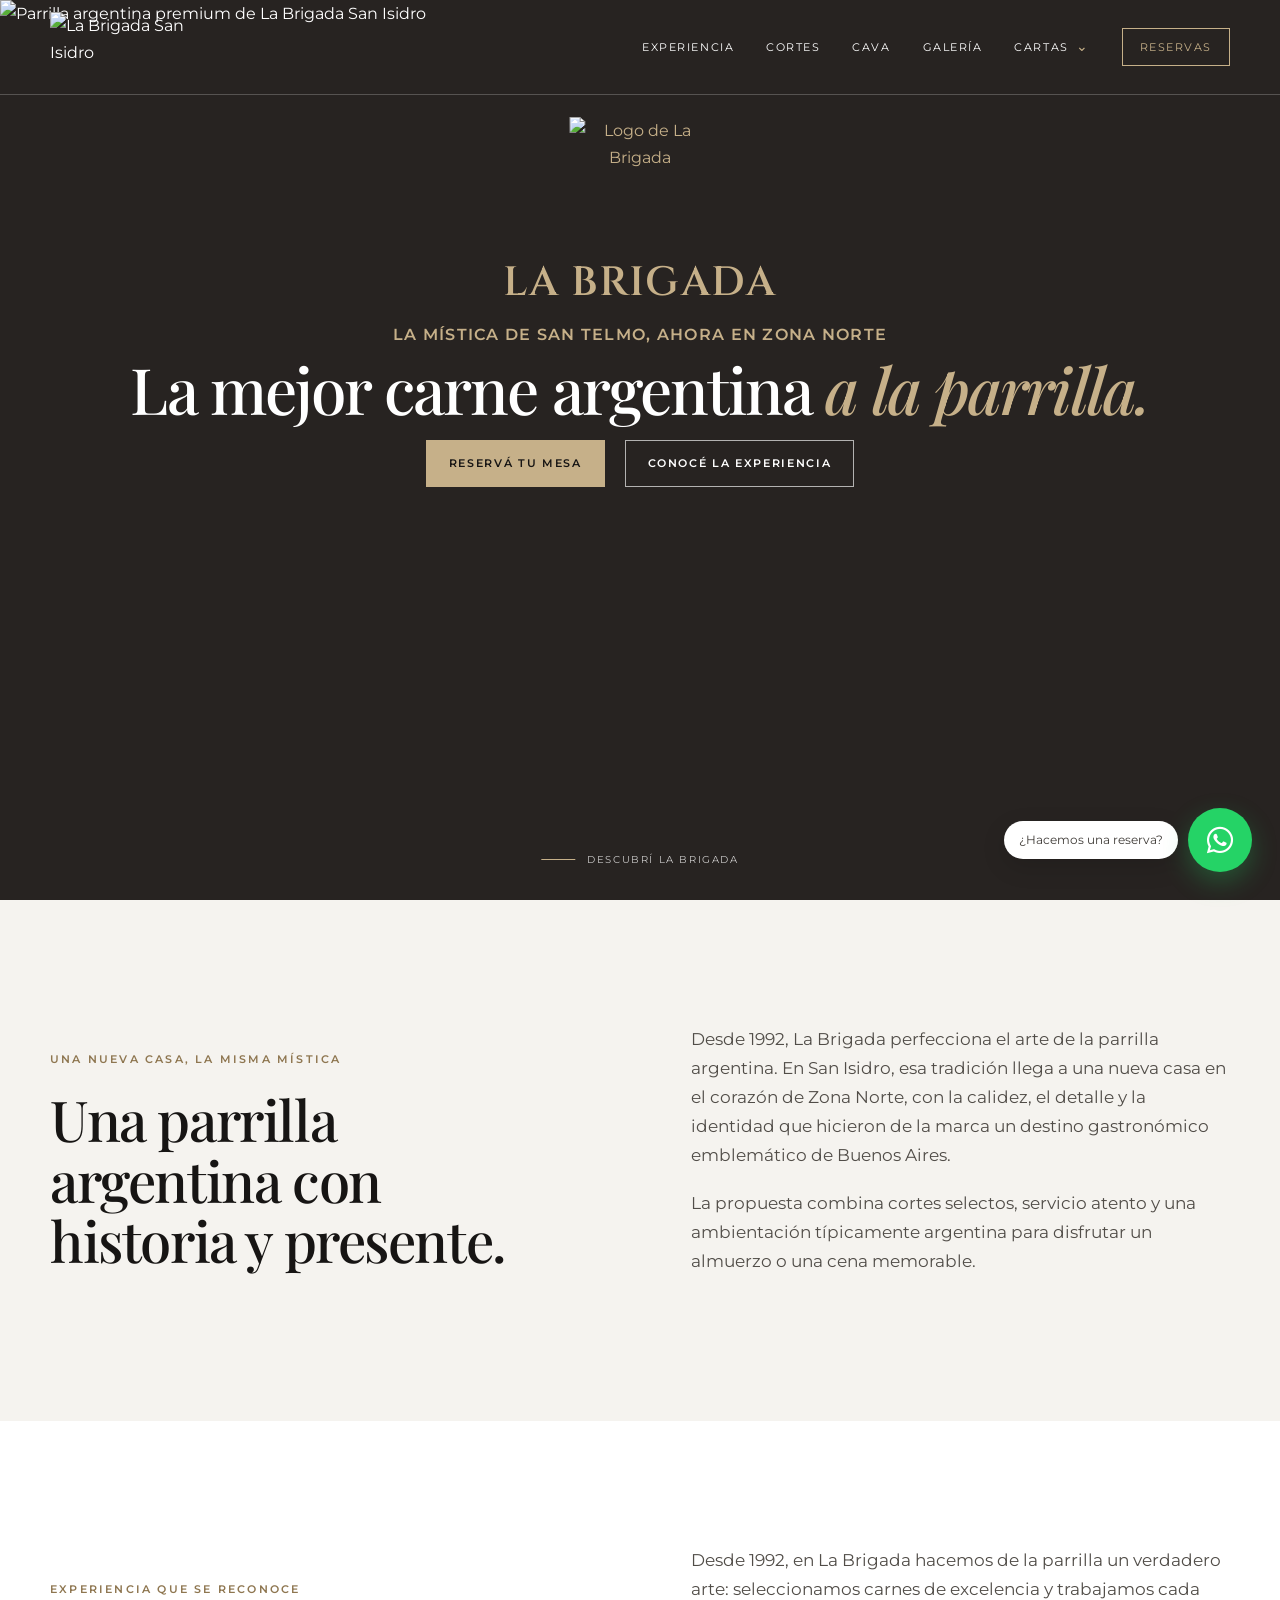
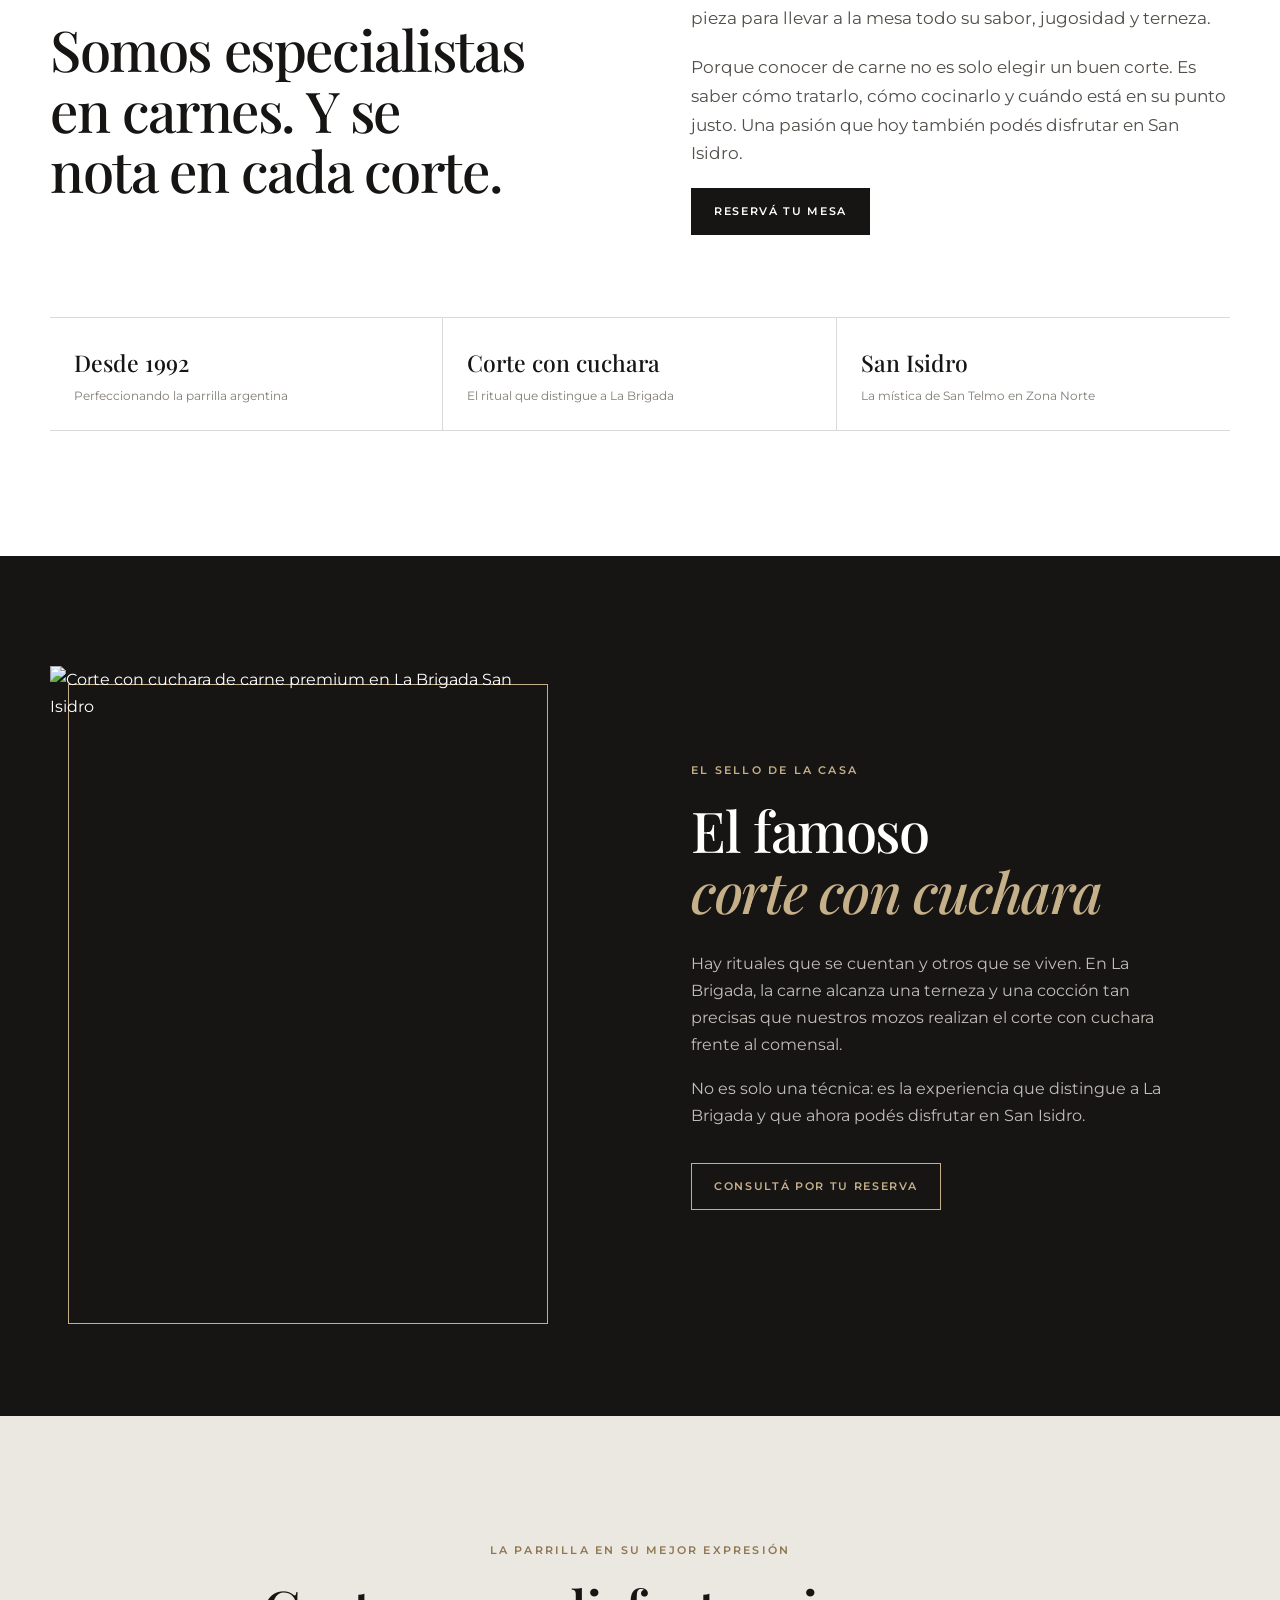
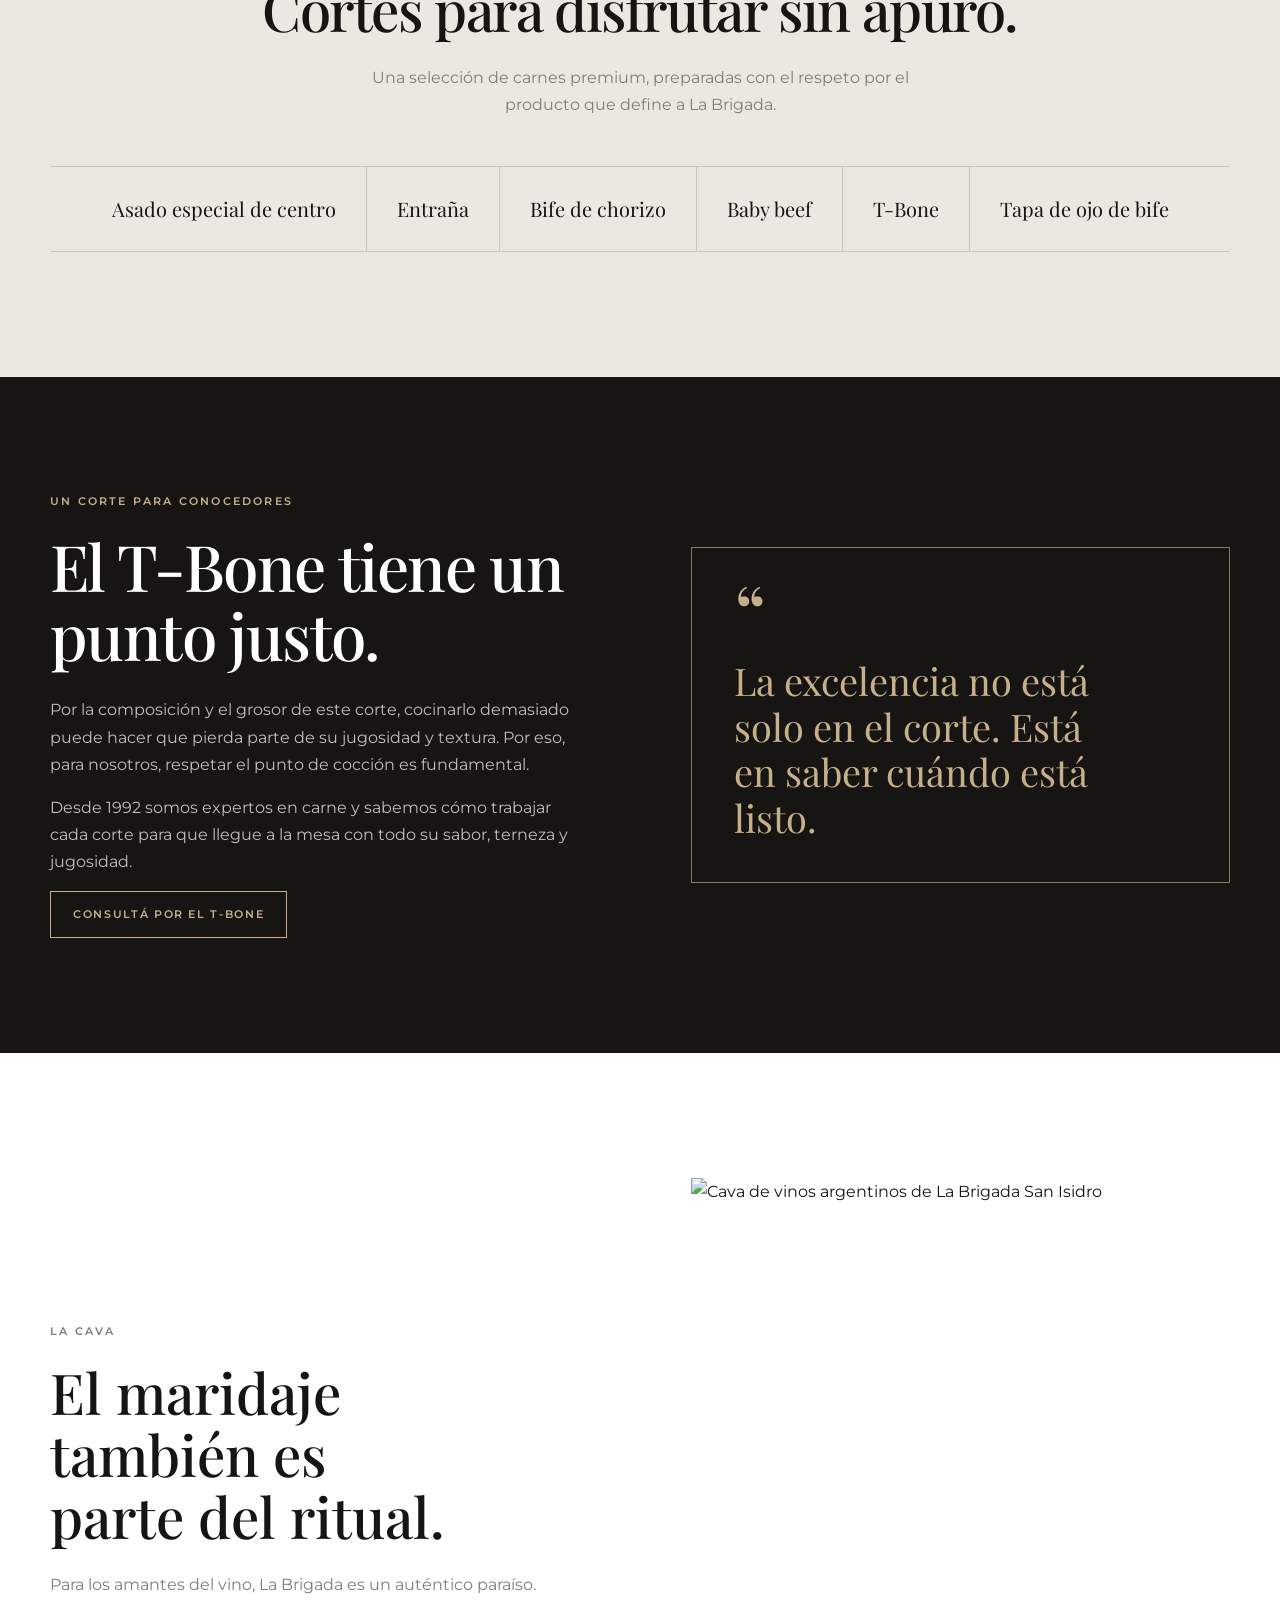
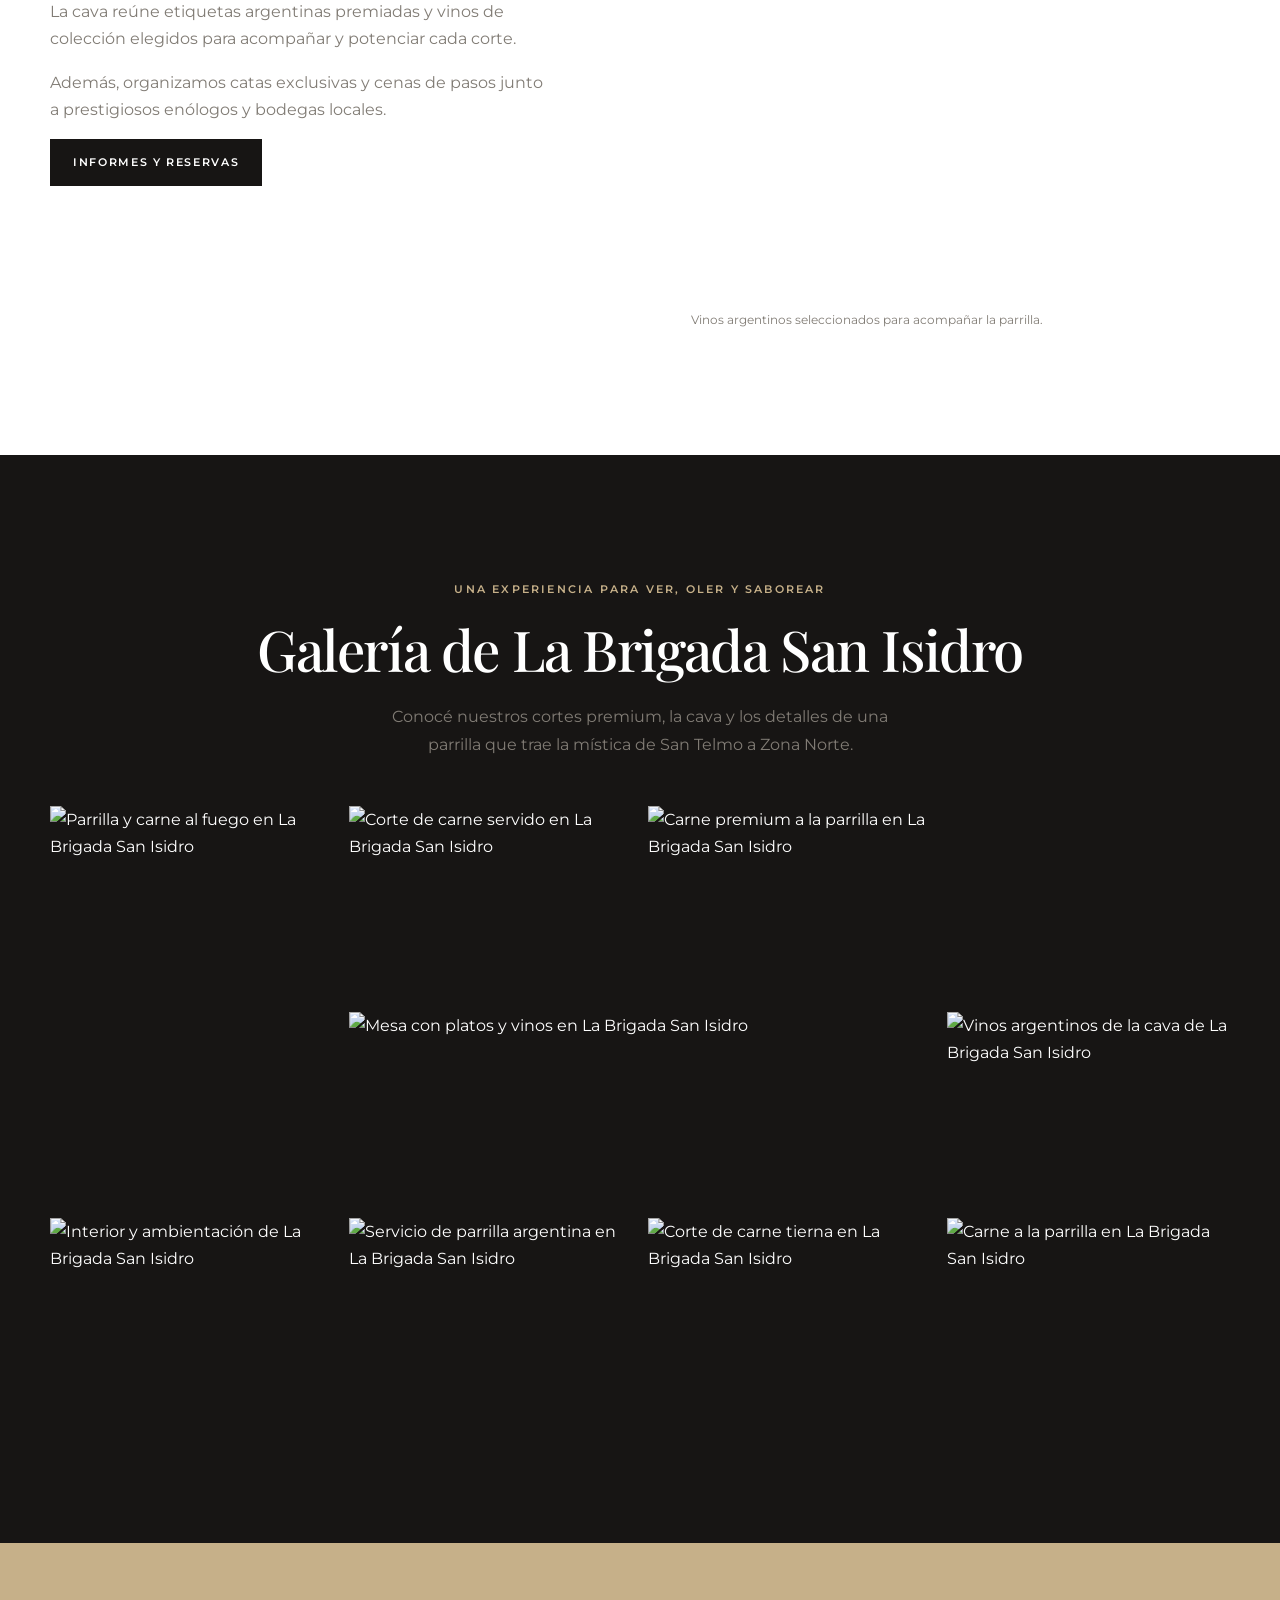
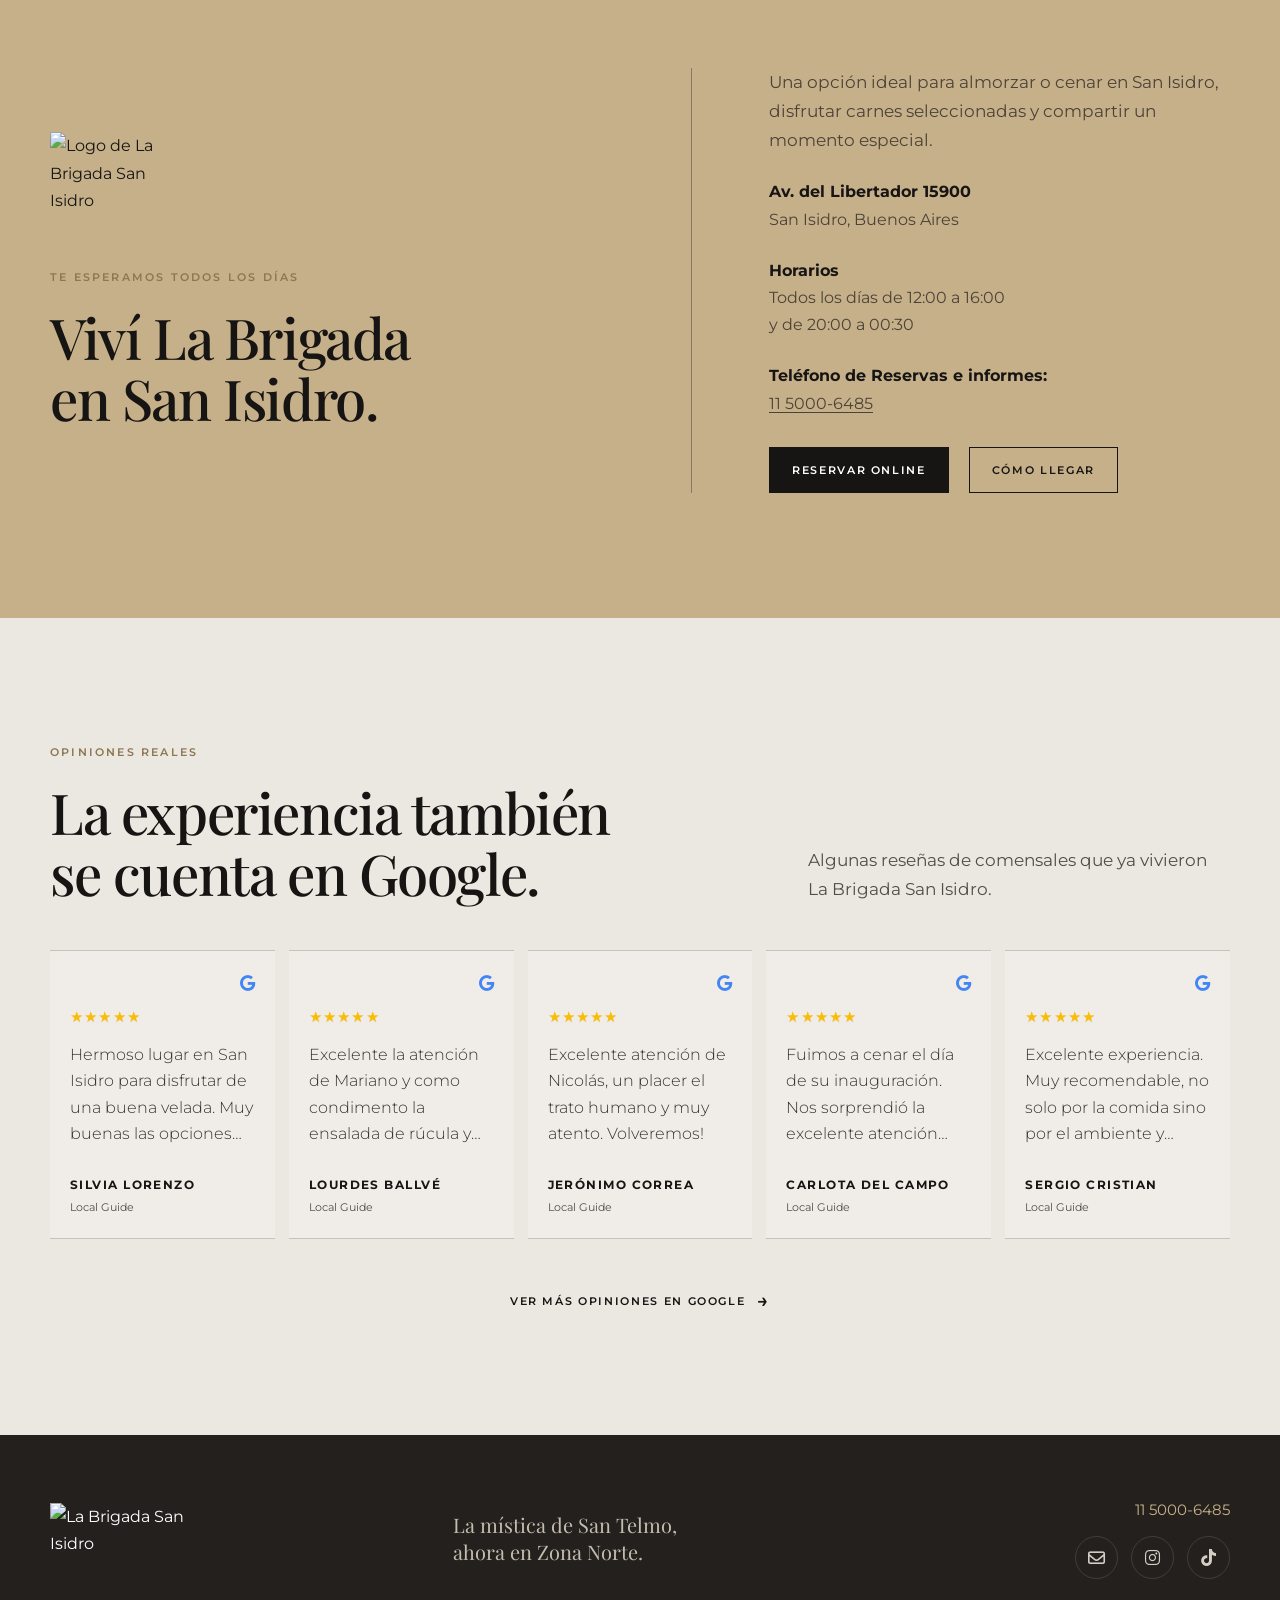
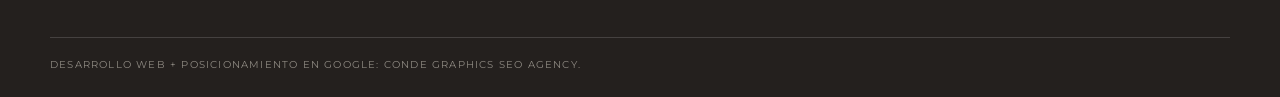
==== commit a2570e35: "Revert "Merge pull request #2 from condegraphics/perf/replace-fontawesome-inline-svg" This reverts c" ====
--- a/index.html
+++ b/index.html
@@ -53,6 +53,7 @@
   <link rel="preconnect" href="https://fonts.googleapis.com">
   <link rel="preconnect" href="https://fonts.gstatic.com" crossorigin>
   <link href="https://fonts.googleapis.com/css2?family=Cinzel:wght@600&family=Montserrat:wght@400;500;600;700&family=Playfair+Display:ital,wght@0,500;0,600;1,500;1,600&display=swap" rel="stylesheet">
+  <link rel="stylesheet" href="https://cdnjs.cloudflare.com/ajax/libs/font-awesome/6.5.2/css/all.min.css">
   <link rel="stylesheet" href="styles.css?v=20260913-4">
   <script type="application/ld+json">
   {
@@ -366,7 +367,7 @@
         </div>
         <div class="reviews-grid">
           <article class="review-card reveal">
-            <div class="review-source"><svg class="social-icon" viewBox="0 0 24 24" aria-hidden="true" focusable="false"><path d="M12.48 10.92v3.28h7.84c-.24 1.84-.853 3.187-1.787 4.133-1.147 1.147-2.933 2.4-6.053 2.4-4.827 0-8.6-3.893-8.6-8.72s3.773-8.72 8.6-8.72c2.6 0 4.507 1.027 5.907 2.347l2.307-2.307C18.747 1.44 16.133 0 12.48 0 5.867 0 .307 5.387.307 12s5.56 12 12.173 12c3.573 0 6.267-1.173 8.373-3.36 2.16-2.16 2.84-5.213 2.84-7.667 0-.76-.053-1.467-.173-2.053H12.48z"></path></svg></div>
+            <div class="review-source"><i class="fa-brands fa-google" aria-hidden="true"></i></div>
             <div class="review-stars" aria-label="5 estrellas">★★★★★</div>
             <blockquote>Hermoso lugar en San Isidro para disfrutar de una buena velada. Muy buenas las opciones de entradas y platos principales. La atención excelente y Daniel un capo. Excelente la carta de vinos...</blockquote>
             <footer>
@@ -375,7 +376,7 @@
             </footer>
           </article>
           <article class="review-card reveal">
-            <div class="review-source"><svg class="social-icon" viewBox="0 0 24 24" aria-hidden="true" focusable="false"><path d="M12.48 10.92v3.28h7.84c-.24 1.84-.853 3.187-1.787 4.133-1.147 1.147-2.933 2.4-6.053 2.4-4.827 0-8.6-3.893-8.6-8.72s3.773-8.72 8.6-8.72c2.6 0 4.507 1.027 5.907 2.347l2.307-2.307C18.747 1.44 16.133 0 12.48 0 5.867 0 .307 5.387.307 12s5.56 12 12.173 12c3.573 0 6.267-1.173 8.373-3.36 2.16-2.16 2.84-5.213 2.84-7.667 0-.76-.053-1.467-.173-2.053H12.48z"></path></svg></div>
+            <div class="review-source"><i class="fa-brands fa-google" aria-hidden="true"></i></div>
             <div class="review-stars" aria-label="5 estrellas">★★★★★</div>
             <blockquote>Excelente la atención de Mariano y como condimento la ensalada de rúcula y parmesano.</blockquote>
             <footer>
@@ -384,7 +385,7 @@
             </footer>
           </article>
           <article class="review-card reveal">
-            <div class="review-source"><svg class="social-icon" viewBox="0 0 24 24" aria-hidden="true" focusable="false"><path d="M12.48 10.92v3.28h7.84c-.24 1.84-.853 3.187-1.787 4.133-1.147 1.147-2.933 2.4-6.053 2.4-4.827 0-8.6-3.893-8.6-8.72s3.773-8.72 8.6-8.72c2.6 0 4.507 1.027 5.907 2.347l2.307-2.307C18.747 1.44 16.133 0 12.48 0 5.867 0 .307 5.387.307 12s5.56 12 12.173 12c3.573 0 6.267-1.173 8.373-3.36 2.16-2.16 2.84-5.213 2.84-7.667 0-.76-.053-1.467-.173-2.053H12.48z"></path></svg></div>
+            <div class="review-source"><i class="fa-brands fa-google" aria-hidden="true"></i></div>
             <div class="review-stars" aria-label="5 estrellas">★★★★★</div>
             <blockquote>Excelente atención de Nicolás, un placer el trato humano y muy atento. Volveremos!</blockquote>
             <footer>
@@ -393,7 +394,7 @@
             </footer>
           </article>
           <article class="review-card reveal">
-            <div class="review-source"><svg class="social-icon" viewBox="0 0 24 24" aria-hidden="true" focusable="false"><path d="M12.48 10.92v3.28h7.84c-.24 1.84-.853 3.187-1.787 4.133-1.147 1.147-2.933 2.4-6.053 2.4-4.827 0-8.6-3.893-8.6-8.72s3.773-8.72 8.6-8.72c2.6 0 4.507 1.027 5.907 2.347l2.307-2.307C18.747 1.44 16.133 0 12.48 0 5.867 0 .307 5.387.307 12s5.56 12 12.173 12c3.573 0 6.267-1.173 8.373-3.36 2.16-2.16 2.84-5.213 2.84-7.667 0-.76-.053-1.467-.173-2.053H12.48z"></path></svg></div>
+            <div class="review-source"><i class="fa-brands fa-google" aria-hidden="true"></i></div>
             <div class="review-stars" aria-label="5 estrellas">★★★★★</div>
             <blockquote>Fuimos a cenar el día de su inauguración. Nos sorprendió la excelente atención que recibimos. Comimos empanada de carne, chorizo y entraña...</blockquote>
             <footer>
@@ -402,7 +403,7 @@
             </footer>
           </article>
           <article class="review-card reveal">
-            <div class="review-source"><svg class="social-icon" viewBox="0 0 24 24" aria-hidden="true" focusable="false"><path d="M12.48 10.92v3.28h7.84c-.24 1.84-.853 3.187-1.787 4.133-1.147 1.147-2.933 2.4-6.053 2.4-4.827 0-8.6-3.893-8.6-8.72s3.773-8.72 8.6-8.72c2.6 0 4.507 1.027 5.907 2.347l2.307-2.307C18.747 1.44 16.133 0 12.48 0 5.867 0 .307 5.387.307 12s5.56 12 12.173 12c3.573 0 6.267-1.173 8.373-3.36 2.16-2.16 2.84-5.213 2.84-7.667 0-.76-.053-1.467-.173-2.053H12.48z"></path></svg></div>
+            <div class="review-source"><i class="fa-brands fa-google" aria-hidden="true"></i></div>
             <div class="review-stars" aria-label="5 estrellas">★★★★★</div>
             <blockquote>Excelente experiencia. Muy recomendable, no solo por la comida sino por el ambiente y sobre todo la atención.</blockquote>
             <footer>
@@ -425,9 +426,9 @@
       <div class="footer-contact">
         <a class="footer-phone" href="tel:+541150006485">11 5000-6485</a>
         <div class="footer-social" aria-label="Contacto y redes sociales de La Brigada San Isidro">
-          <a class="social-link" href="mailto:info@labrigada-sanisidro.com.ar" aria-label="Enviar email a La Brigada San Isidro"><svg class="social-icon" viewBox="0 0 24 24" aria-hidden="true" focusable="false"><path d="M2 4.5h20v15H2v-15Zm2 2v.8l8 5.2 8-5.2v-.8H4Zm16 2.4-7.45 4.85a1 1 0 0 1-1.1 0L4 8.9v8.6h16V8.9Z"></path></svg></a>
-          <a class="social-link" href="https://www.instagram.com/labrigada.sanisidro" target="_blank" rel="noopener" aria-label="Instagram de La Brigada San Isidro"><svg class="social-icon" viewBox="0 0 24 24" aria-hidden="true" focusable="false"><path d="M7.0301.084c-1.2768.0602-2.1487.264-2.911.5634-.7888.3075-1.4575.72-2.1228 1.3877-.6652.6677-1.075 1.3368-1.3802 2.127-.2954.7638-.4956 1.6365-.552 2.914-.0564 1.2775-.0689 1.6882-.0626 4.947.0062 3.2586.0206 3.6671.0825 4.9473.061 1.2765.264 2.1482.5635 2.9107.308.7889.72 1.4573 1.388 2.1228.6679.6655 1.3365 1.0743 2.1285 1.38.7632.295 1.6361.4961 2.9134.552 1.2773.056 1.6884.069 4.9462.0627 3.2578-.0062 3.668-.0207 4.9478-.0814 1.28-.0607 2.147-.2652 2.9098-.5633.7889-.3086 1.4578-.72 2.1228-1.3881.665-.6682 1.0745-1.3378 1.3795-2.1284.2957-.7632.4966-1.636.552-2.9124.056-1.2809.0692-1.6898.063-4.948-.0063-3.2583-.021-3.6668-.0817-4.9465-.0607-1.2797-.264-2.1487-.5633-2.9117-.3084-.7889-.72-1.4568-1.3876-2.1228C21.2982 1.33 20.628.9208 19.8378.6165 19.074.321 18.2017.1197 16.9244.0645 15.6471.0093 15.236-.005 11.977.0014 8.718.0076 8.31.0215 7.0301.0839m.1402 21.6932c-1.17-.0509-1.8053-.2453-2.2287-.408-.5606-.216-.96-.4771-1.3819-.895-.422-.4178-.6811-.8186-.9-1.378-.1644-.4234-.3624-1.058-.4171-2.228-.0595-1.2645-.072-1.6442-.079-4.848-.007-3.2037.0053-3.583.0607-4.848.05-1.169.2456-1.805.408-2.2282.216-.5613.4762-.96.895-1.3816.4188-.4217.8184-.6814 1.3783-.9003.423-.1651 1.0575-.3614 2.227-.4171 1.2655-.06 1.6447-.072 4.848-.079 3.2033-.007 3.5835.005 4.8495.0608 1.169.0508 1.8053.2445 2.228.408.5608.216.96.4754 1.3816.895.4217.4194.6816.8176.9005 1.3787.1653.4217.3617 1.056.4169 2.2263.0602 1.2655.0739 1.645.0796 4.848.0058 3.203-.0055 3.5834-.061 4.848-.051 1.17-.245 1.8055-.408 2.2294-.216.5604-.4763.96-.8954 1.3814-.419.4215-.8181.6811-1.3783.9-.4224.1649-1.0577.3617-2.2262.4174-1.2656.0595-1.6448.072-4.8493.079-3.2045.007-3.5825-.006-4.848-.0608M16.953 5.5864A1.44 1.44 0 1 0 18.39 4.144a1.44 1.44 0 0 0-1.437 1.4424M5.8385 12.012c.0067 3.4032 2.7706 6.1557 6.173 6.1493 3.4026-.0065 6.157-2.7701 6.1506-6.1733-.0065-3.4032-2.771-6.1565-6.174-6.1498-3.403.0067-6.156 2.771-6.1496 6.1738M8 12.0077a4 4 0 1 1 4.008 3.9921A3.9996 3.9996 0 0 1 8 12.0077"></path></svg></a>
-          <a class="social-link" href="https://www.tiktok.com/@labrigadasanisidro" target="_blank" rel="noopener" aria-label="TikTok de La Brigada San Isidro"><svg class="social-icon" viewBox="0 0 24 24" aria-hidden="true" focusable="false"><path d="M12.525.02c1.31-.02 2.61-.01 3.91-.02.08 1.53.63 3.09 1.75 4.17 1.12 1.11 2.7 1.62 4.24 1.79v4.03c-1.44-.05-2.89-.35-4.2-.97-.57-.26-1.1-.59-1.62-.93-.01 2.92.01 5.84-.02 8.75-.08 1.4-.54 2.79-1.35 3.94-1.31 1.92-3.58 3.17-5.91 3.21-1.43.08-2.86-.31-4.08-1.03-2.02-1.19-3.44-3.37-3.65-5.71-.02-.5-.03-1-.01-1.49.18-1.9 1.12-3.72 2.58-4.96 1.66-1.44 3.98-2.13 6.15-1.72.02 1.48-.04 2.96-.04 4.44-.99-.32-2.15-.23-3.02.37-.63.41-1.11 1.04-1.36 1.75-.21.51-.15 1.07-.14 1.61.24 1.64 1.82 3.02 3.5 2.87 1.12-.01 2.19-.66 2.77-1.61.19-.33.4-.67.41-1.06.1-1.79.06-3.57.07-5.36.01-4.03-.01-8.05.02-12.07z"></path></svg></a>
+          <a class="social-link" href="mailto:info@labrigada-sanisidro.com.ar" aria-label="Enviar email a La Brigada San Isidro"><i class="fa-regular fa-envelope" aria-hidden="true"></i></a>
+          <a class="social-link" href="https://www.instagram.com/labrigada.sanisidro" target="_blank" rel="noopener" aria-label="Instagram de La Brigada San Isidro"><i class="fa-brands fa-instagram" aria-hidden="true"></i></a>
+          <a class="social-link" href="https://www.tiktok.com/@labrigadasanisidro" target="_blank" rel="noopener" aria-label="TikTok de La Brigada San Isidro"><i class="fa-brands fa-tiktok" aria-hidden="true"></i></a>
         </div>
       </div>
     </div>
@@ -435,7 +436,7 @@
   </footer>
   <a class="whatsapp-float" href="https://wa.me/5491150006485?text=Hola%21%20Vengo%20desde%20la%20web%20y%20deseo%20m%C3%A1s%20informaci%C3%B3n%20sobre%20La%20Brigada%20San%20Isidro." target="_blank" rel="noopener" aria-label="Consultar por WhatsApp" onclick="return gtag_report_conversion(this.href, 'AW-16633803438/ZoRBCM3a__YcEK7lzvs9');">
     <span class="whatsapp-bubble">¿Hacemos una reserva?</span>
-    <span class="whatsapp-icon" aria-hidden="true"><svg class="social-icon" viewBox="0 0 24 24" aria-hidden="true" focusable="false"><path d="M17.472 14.382c-.297-.149-1.758-.867-2.03-.967-.273-.099-.471-.148-.67.15-.197.297-.767.966-.94 1.164-.173.199-.347.223-.644.075-.297-.15-1.255-.463-2.39-1.475-.883-.788-1.48-1.761-1.653-2.059-.173-.297-.018-.458.13-.606.134-.133.298-.347.446-.52.149-.174.198-.298.298-.497.099-.198.05-.371-.025-.52-.075-.149-.669-1.612-.916-2.207-.242-.579-.487-.5-.669-.51-.173-.008-.371-.01-.57-.01-.198 0-.52.074-.792.372-.272.297-1.04 1.016-1.04 2.479 0 1.462 1.065 2.875 1.213 3.074.149.198 2.096 3.2 5.077 4.487.709.306 1.262.489 1.694.625.712.227 1.36.195 1.871.118.571-.085 1.758-.719 2.006-1.413.248-.694.248-1.289.173-1.413-.074-.124-.272-.198-.57-.347m-5.421 7.403h-.004a9.87 9.87 0 01-5.031-1.378l-.361-.214-3.741.982.998-3.648-.235-.374a9.86 9.86 0 01-1.51-5.26c.001-5.45 4.436-9.884 9.888-9.884 2.64 0 5.122 1.03 6.988 2.898a9.825 9.825 0 012.893 6.994c-.003 5.45-4.437 9.884-9.885 9.884m8.413-18.297A11.815 11.815 0 0012.05 0C5.495 0 .16 5.335.157 11.892c0 2.096.547 4.142 1.588 5.945L.057 24l6.305-1.654a11.882 11.882 0 005.683 1.448h.005c6.554 0 11.89-5.335 11.893-11.893a11.821 11.821 0 00-3.48-8.413Z"></path></svg></span>
+    <span class="whatsapp-icon" aria-hidden="true"><i class="fa-brands fa-whatsapp"></i></span>
   </a>
 </body>
 </html>
--- a/styles.css
+++ b/styles.css
@@ -115,6 +115,6 @@
 .footer-contact{display:grid;justify-items:end;gap:13px}
 .footer-social{display:flex;align-items:center;justify-content:flex-end;gap:13px}
 .site-footer .footer-social .social-link{display:inline-flex;align-items:center;justify-content:center;width:43px;height:43px;border:1px solid rgba(255,255,255,.13);border-radius:50%;color:#d4cec4;background:transparent;font-size:17px;line-height:1;text-decoration:none;transition:border-color .22s ease,color .22s ease,background-color .22s ease,transform .22s ease}
-.site-footer .footer-social .social-link .social-icon{display:block;width:1em;height:1em;fill:currentColor;line-height:1;text-align:center}
+.site-footer .footer-social .social-link i{display:block;width:1em;height:1em;line-height:1;text-align:center}
 .site-footer .footer-social .social-link:hover{border-color:var(--gold);background-color:rgba(198,176,137,.08);color:var(--gold);transform:translateY(-2px)}
 @media (max-width:800px){.footer-contact{justify-items:start}.footer-social{justify-content:flex-start;gap:12px}.site-footer .footer-social .social-link{width:42px;height:42px;font-size:16px}}
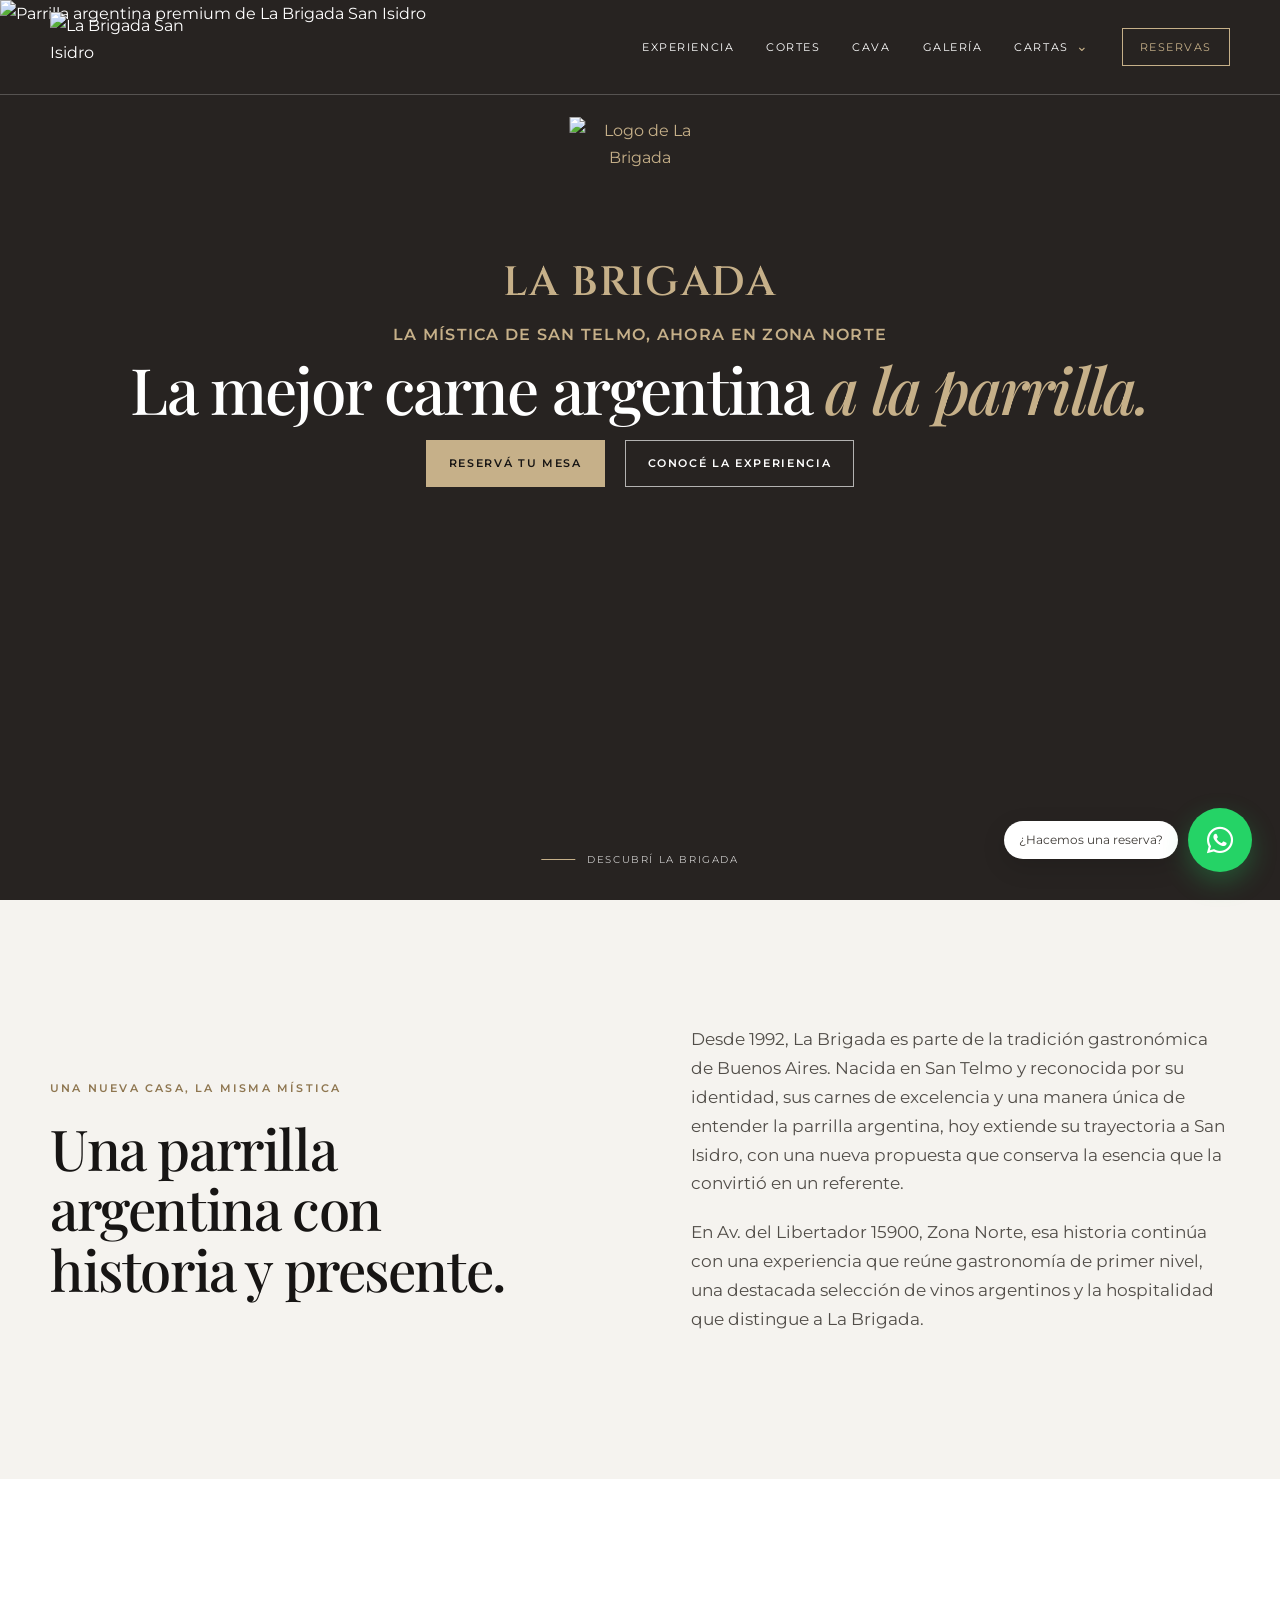
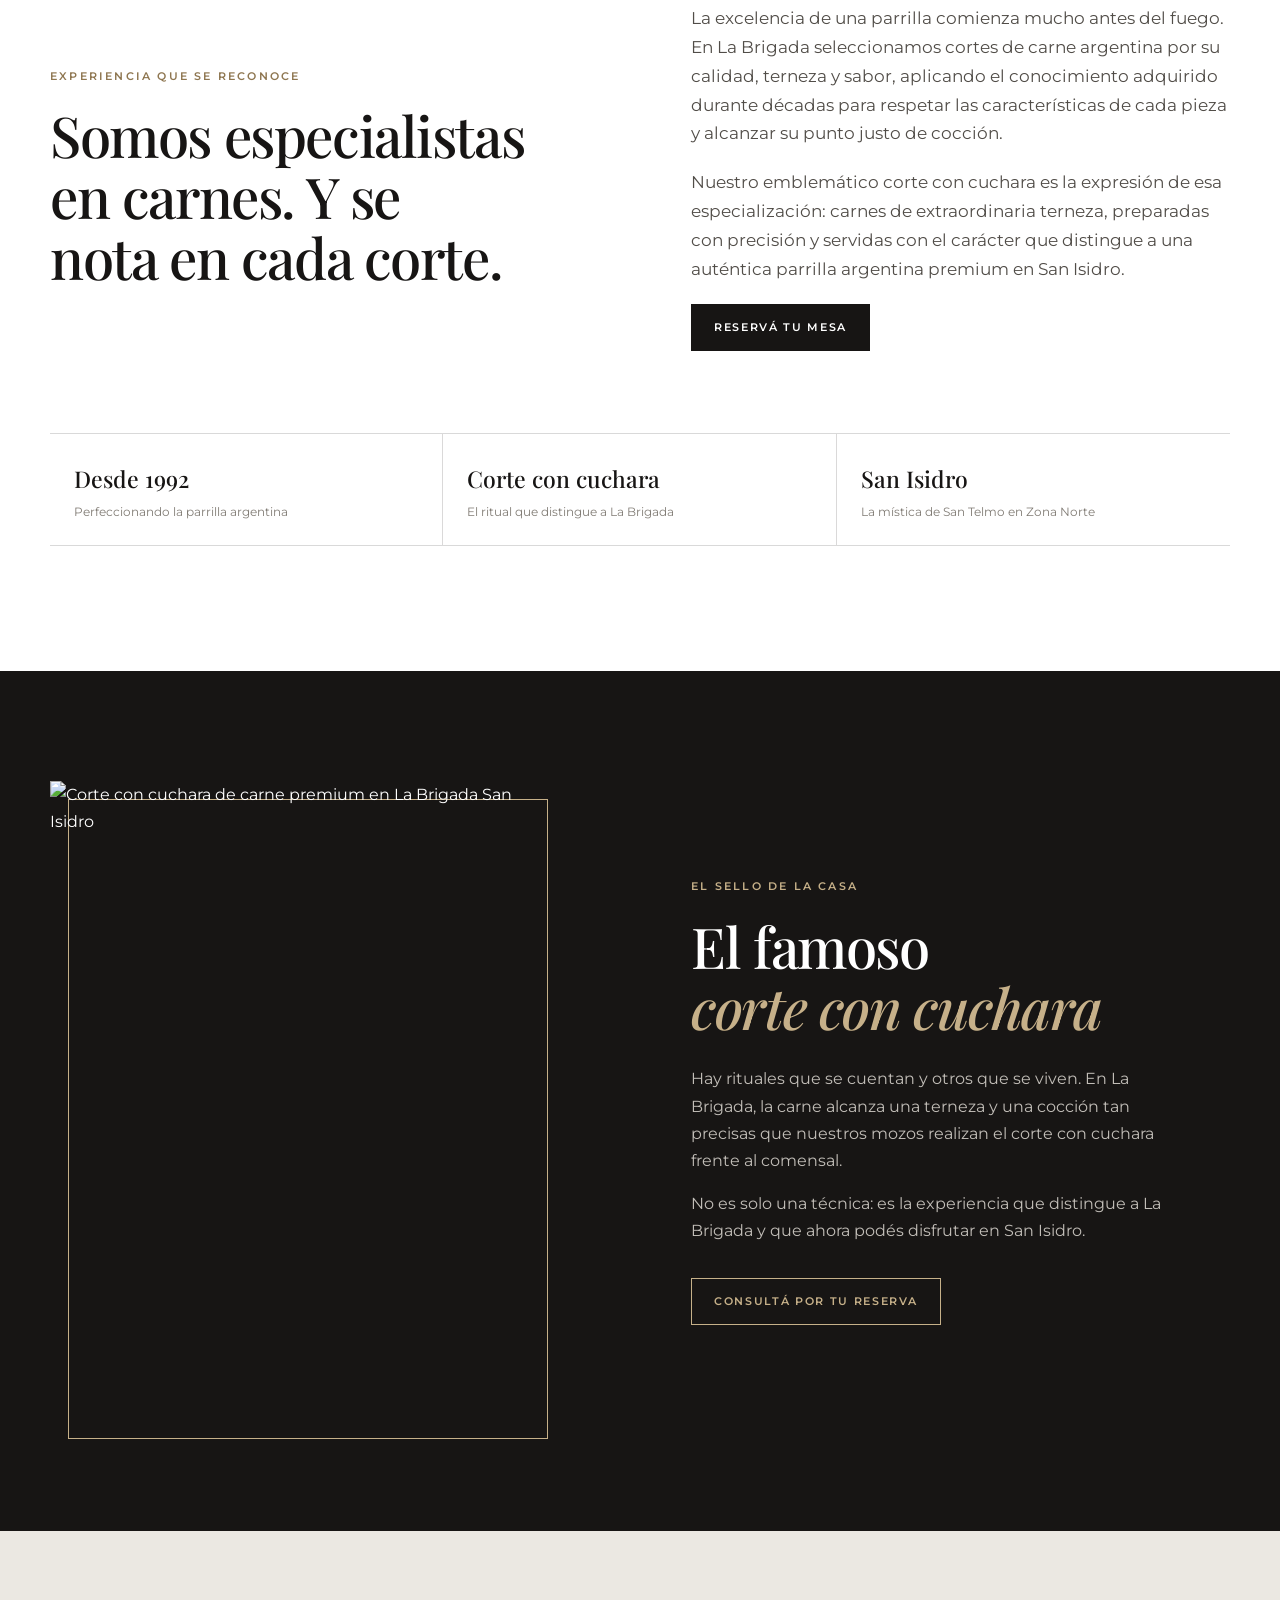
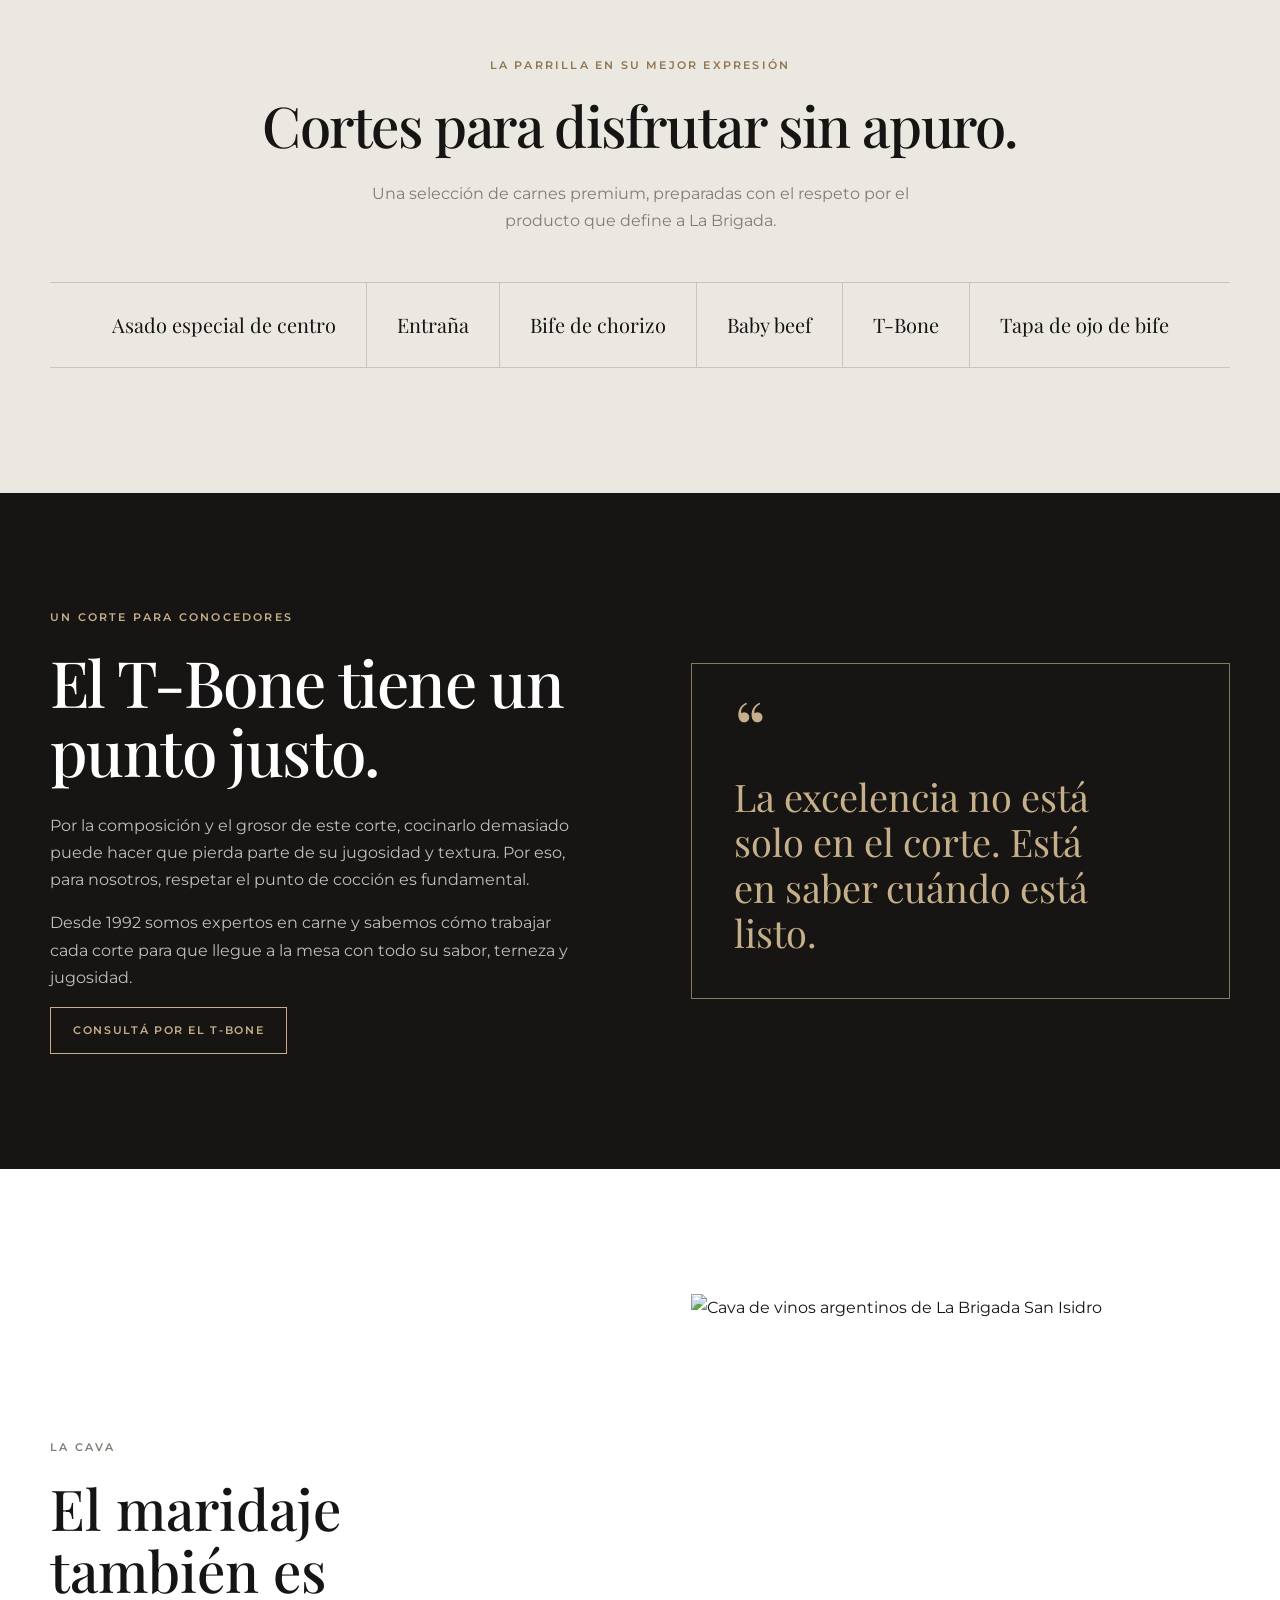
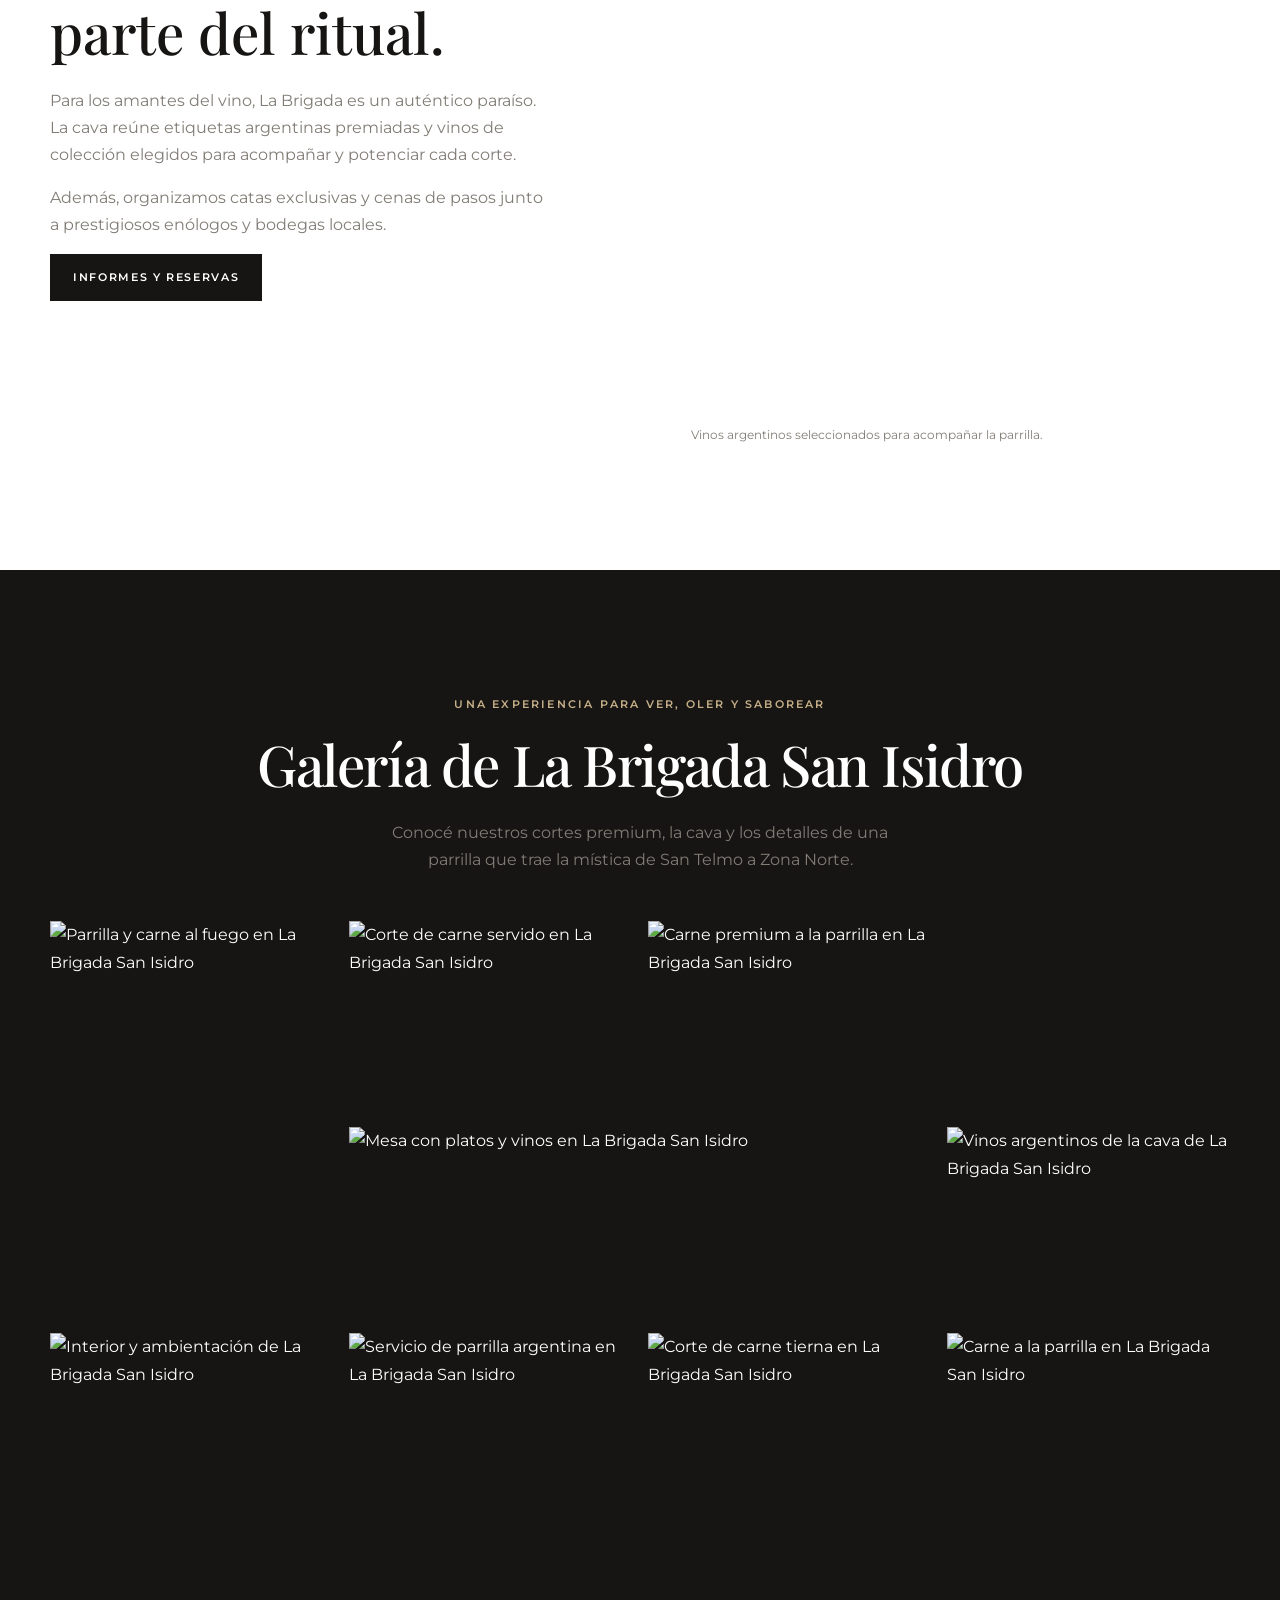
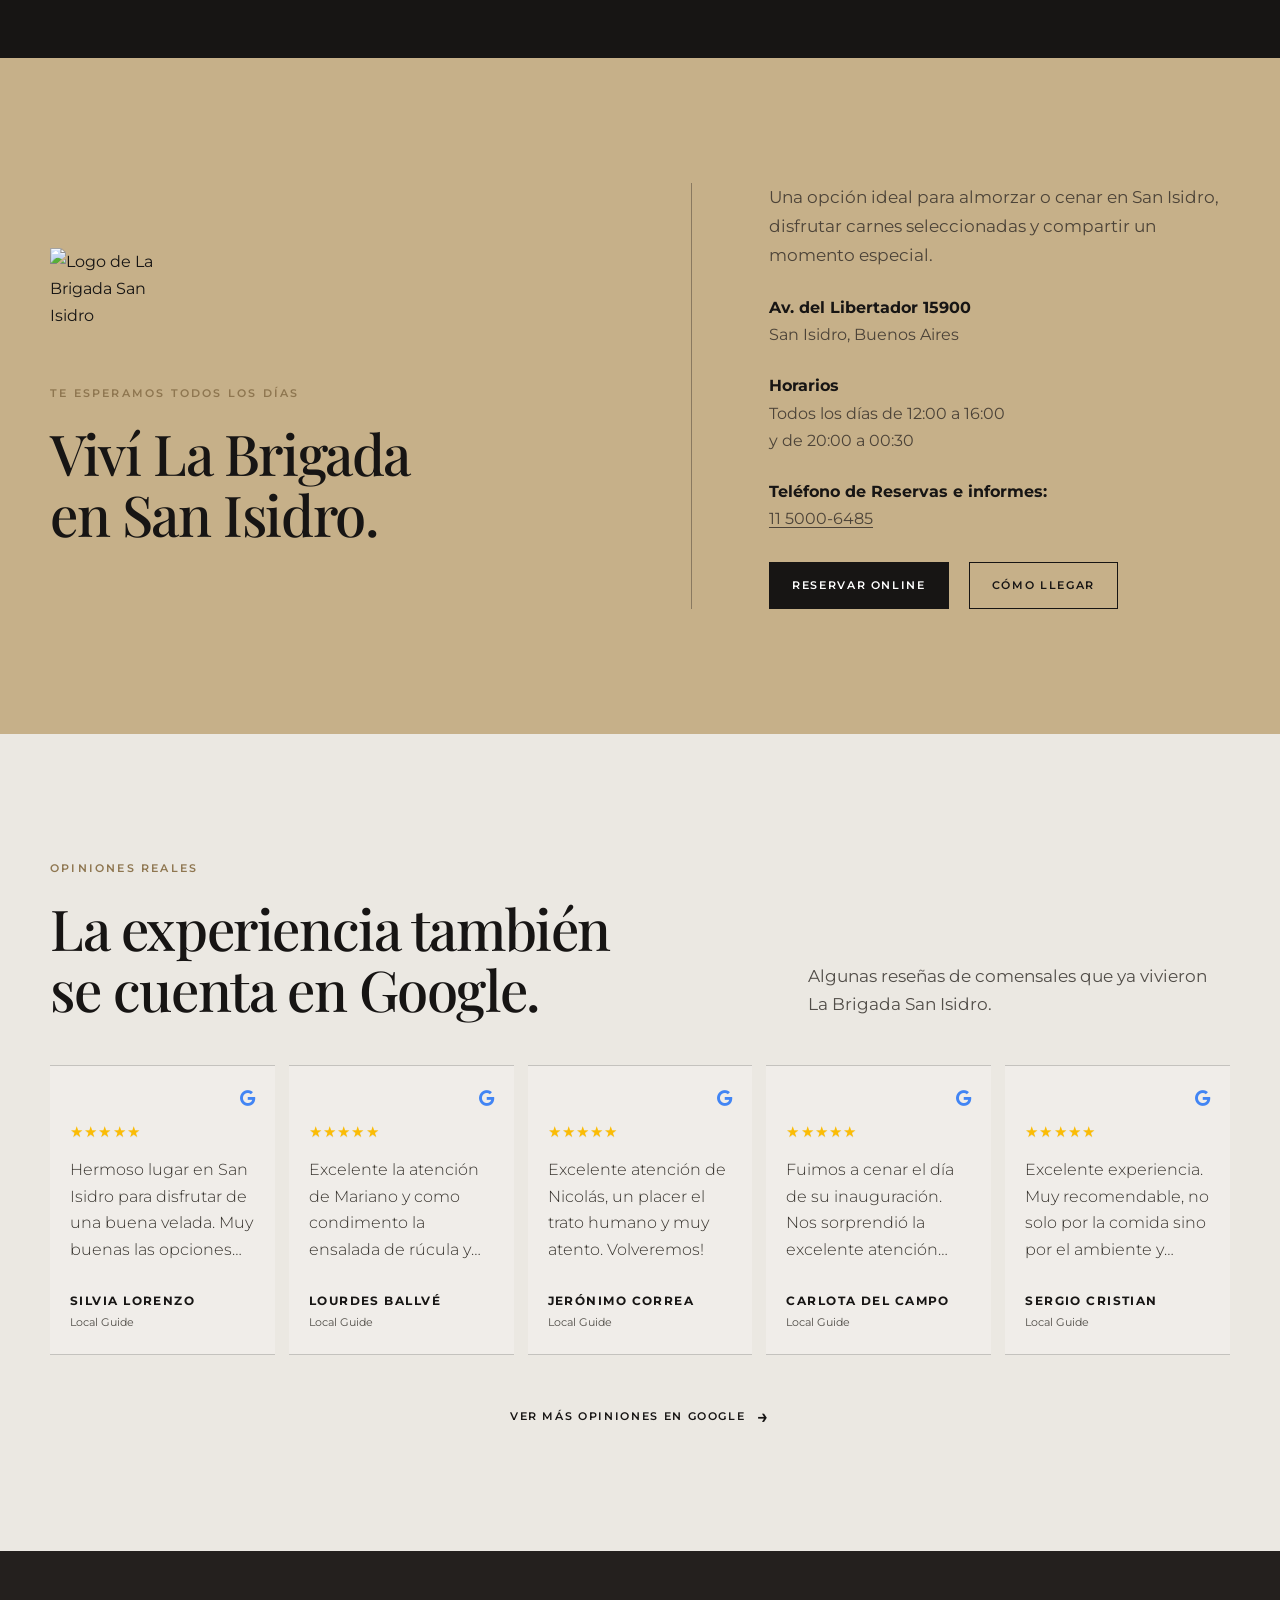
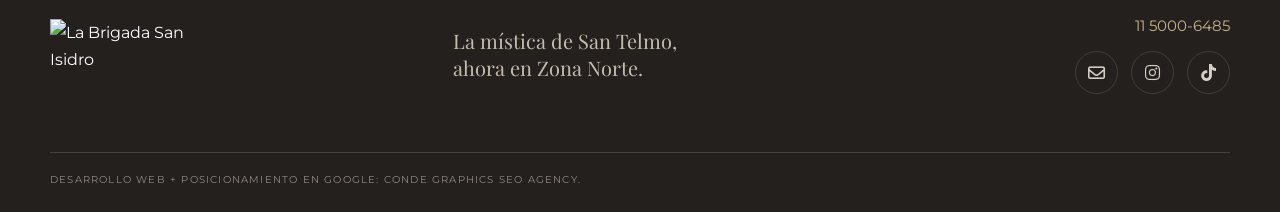
==== commit f2a0aab9: "Update landing page copy Co-authored-by: Copilot App <223556219+Copilot@users.noreply.github.com>" ====
--- a/index.html
+++ b/index.html
@@ -227,8 +227,8 @@
           <h2>Una parrilla argentina con historia y presente.</h2>
         </div>
         <div class="intro-copy reveal">
-          <p>Desde 1992, La Brigada perfecciona el arte de la parrilla argentina. En San Isidro, esa tradición llega a una nueva casa en el corazón de Zona Norte, con la calidez, el detalle y la identidad que hicieron de la marca un destino gastronómico emblemático de Buenos Aires.</p>
-          <p>La propuesta combina cortes selectos, servicio atento y una ambientación típicamente argentina para disfrutar un almuerzo o una cena memorable.</p>
+          <p>Desde 1992, La Brigada es parte de la tradición gastronómica de Buenos Aires. Nacida en San Telmo y reconocida por su identidad, sus carnes de excelencia y una manera única de entender la parrilla argentina, hoy extiende su trayectoria a San Isidro, con una nueva propuesta que conserva la esencia que la convirtió en un referente.</p>
+          <p>En Av. del Libertador 15900, Zona Norte, esa historia continúa con una experiencia que reúne gastronomía de primer nivel, una destacada selección de vinos argentinos y la hospitalidad que distingue a La Brigada.</p>
         </div>
       </div>
     </section>
@@ -240,8 +240,8 @@
           <h2>Somos especialistas en carnes. Y se nota en cada corte.</h2>
         </div>
         <div class="authority-copy reveal">
-          <p>Desde 1992, en La Brigada hacemos de la parrilla un verdadero arte: seleccionamos carnes de excelencia y trabajamos cada pieza para llevar a la mesa todo su sabor, jugosidad y terneza.</p>
-          <p>Porque conocer de carne no es solo elegir un buen corte. Es saber cómo tratarlo, cómo cocinarlo y cuándo está en su punto justo. Una pasión que hoy también podés disfrutar en San Isidro.</p>
+          <p>La excelencia de una parrilla comienza mucho antes del fuego. En La Brigada seleccionamos cortes de carne argentina por su calidad, terneza y sabor, aplicando el conocimiento adquirido durante décadas para respetar las características de cada pieza y alcanzar su punto justo de cocción.</p>
+          <p>Nuestro emblemático corte con cuchara es la expresión de esa especialización: carnes de extraordinaria terneza, preparadas con precisión y servidas con el carácter que distingue a una auténtica parrilla argentina premium en San Isidro.</p>
           <a class="button button-dark" href="https://wa.me/5491150006485" target="_blank" rel="noopener" onclick="return gtag_report_conversion(this.href, 'AW-16633803438/ZoRBCM3a__YcEK7lzvs9');">Reservá tu mesa</a>
         </div>
       </div>
@@ -303,7 +303,7 @@
           <a class="button button-dark" href="https://wa.me/5491150006485" target="_blank" rel="noopener" onclick="return gtag_report_conversion(this.href, 'AW-16633803438/ZoRBCM3a__YcEK7lzvs9');">Informes y reservas</a>
         </div>
         <figure class="wine-image reveal">
-          <img src="https://labrigada-sanisidro.com.ar/img/galeria-la-brigada-san-isidro-5.jpg" alt="Cava de vinos argentinos de La Brigada San Isidro" loading="lazy" width="600" height="800">
+          <img src="https://labrigada-sanisidro.com.ar/img/galeria-la-brigada-san-isidro-5-360.webp" srcset="https://labrigada-sanisidro.com.ar/img/galeria-la-brigada-san-isidro-5-360.webp 360w, https://labrigada-sanisidro.com.ar/img/galeria-la-brigada-san-isidro-5-720.webp 720w" sizes="(max-width: 800px) 50vw, 25vw" alt="Cava de vinos argentinos de La Brigada San Isidro" loading="lazy" width="600" height="800">
           <figcaption>Vinos argentinos seleccionados para acompañar la parrilla.</figcaption>
         </figure>
       </div>
@@ -317,25 +317,25 @@
           <p>Conocé nuestros cortes premium, la cava y los detalles de una parrilla que trae la mística de San Telmo a Zona Norte.</p>
         </div>
         <div class="gallery-grid">
-          <a class="gallery-tall reveal" href="#galeria-1" aria-label="Ampliar foto de parrilla y carne al fuego"><img src="https://labrigada-sanisidro.com.ar/img/galeria-la-brigada-san-isidro-1.jpg" alt="Parrilla y carne al fuego en La Brigada San Isidro" loading="lazy" width="600" height="800"></a>
-          <a class="reveal" href="#galeria-2" aria-label="Ampliar foto de corte de carne servido"><img src="https://labrigada-sanisidro.com.ar/img/galeria-la-brigada-san-isidro-2.jpeg" alt="Corte de carne servido en La Brigada San Isidro" loading="lazy" width="600" height="800"></a>
-          <a class="reveal" href="#galeria-3" aria-label="Ampliar foto de carne premium a la parrilla"><img src="https://labrigada-sanisidro.com.ar/img/galeria-la-brigada-san-isidro-3.jpg" alt="Carne premium a la parrilla en La Brigada San Isidro" loading="lazy" width="600" height="800"></a>
-          <a class="gallery-wide reveal" href="#galeria-4" aria-label="Ampliar foto de mesa con platos y vinos"><img src="https://labrigada-sanisidro.com.ar/img/galeria-la-brigada-san-isidro-4.jpg" alt="Mesa con platos y vinos en La Brigada San Isidro" loading="lazy" width="1920" height="780"></a>
+          <a class="gallery-tall reveal" href="#galeria-1" aria-label="Ampliar foto de parrilla y carne al fuego"><img src="https://labrigada-sanisidro.com.ar/img/galeria-la-brigada-san-isidro-1-360.webp" srcset="https://labrigada-sanisidro.com.ar/img/galeria-la-brigada-san-isidro-1-360.webp 360w, https://labrigada-sanisidro.com.ar/img/galeria-la-brigada-san-isidro-1-720.webp 720w" sizes="(max-width: 800px) 50vw, 25vw" alt="Parrilla y carne al fuego en La Brigada San Isidro" loading="lazy" width="1080" height="1440"></a>
+          <a class="reveal" href="#galeria-2" aria-label="Ampliar foto de corte de carne servido"><img src="https://labrigada-sanisidro.com.ar/img/galeria-la-brigada-san-isidro-2-360.webp" srcset="https://labrigada-sanisidro.com.ar/img/galeria-la-brigada-san-isidro-2-360.webp 360w, https://labrigada-sanisidro.com.ar/img/galeria-la-brigada-san-isidro-2-720.webp 720w" sizes="(max-width: 800px) 50vw, 25vw" alt="Corte de carne servido en La Brigada San Isidro" loading="lazy" width="600" height="450"></a>
+          <a class="reveal" href="#galeria-3" aria-label="Ampliar foto de carne premium a la parrilla"><img src="https://labrigada-sanisidro.com.ar/img/galeria-la-brigada-san-isidro-3-360.webp" srcset="https://labrigada-sanisidro.com.ar/img/galeria-la-brigada-san-isidro-3-360.webp 360w, https://labrigada-sanisidro.com.ar/img/galeria-la-brigada-san-isidro-3-720.webp 720w" sizes="(max-width: 800px) 50vw, 25vw" alt="Carne premium a la parrilla en La Brigada San Isidro" loading="lazy" width="1080" height="1350"></a>
+          <a class="gallery-wide reveal" href="#galeria-4" aria-label="Ampliar foto de mesa con platos y vinos"><img src="https://labrigada-sanisidro.com.ar/img/galeria-la-brigada-san-isidro-4-360.webp" srcset="https://labrigada-sanisidro.com.ar/img/galeria-la-brigada-san-isidro-4-360.webp 360w, https://labrigada-sanisidro.com.ar/img/galeria-la-brigada-san-isidro-4-720.webp 720w" sizes="(max-width: 800px) 100vw, 50vw" alt="Mesa con platos y vinos en La Brigada San Isidro" loading="lazy" width="600" height="800"></a>
           <a class="reveal" href="#galeria-5" aria-label="Ampliar foto de vinos argentinos de la cava"><img src="https://labrigada-sanisidro.com.ar/img/galeria-la-brigada-san-isidro-5.jpg" alt="Vinos argentinos de la cava de La Brigada San Isidro" loading="lazy" width="600" height="800"></a>
-          <a class="reveal" href="#galeria-6" aria-label="Ampliar foto del interior y ambientación"><img src="https://labrigada-sanisidro.com.ar/img/galeria-la-brigada-san-isidro-6.jpg" alt="Interior y ambientación de La Brigada San Isidro" loading="lazy" width="600" height="800"></a>
-          <a class="reveal" href="#galeria-7" aria-label="Ampliar foto de servicio de parrilla argentina"><img src="https://labrigada-sanisidro.com.ar/img/galeria-la-brigada-san-isidro-7.jpeg" alt="Servicio de parrilla argentina en La Brigada San Isidro" loading="lazy" width="600" height="800"></a>
-          <a class="reveal" href="#galeria-8" aria-label="Ampliar foto de corte de carne tierna"><img src="https://labrigada-sanisidro.com.ar/img/galeria-la-brigada-san-isidro-8.jpg" alt="Corte de carne tierna en La Brigada San Isidro" loading="lazy" width="600" height="800"></a>
-          <a class="reveal" href="#galeria-9" aria-label="Ampliar foto de carne a la parrilla"><img src="https://labrigada-sanisidro.com.ar/img/galeria-la-brigada-san-isidro-9.jpeg" alt="Carne a la parrilla en La Brigada San Isidro" loading="lazy" width="600" height="800"></a>
-        </div>
-        <div class="gallery-lightbox" id="galeria-1"><a class="gallery-lightbox-backdrop" href="#galeria" aria-label="Cerrar imagen ampliada"></a><figure><img src="https://labrigada-sanisidro.com.ar/img/galeria-la-brigada-san-isidro-1.jpg" alt="Parrilla y carne al fuego en La Brigada San Isidro"><figcaption>Parrilla y carne al fuego en La Brigada San Isidro.</figcaption><a class="gallery-close" href="#galeria" aria-label="Cerrar imagen ampliada">×</a></figure></div>
-        <div class="gallery-lightbox" id="galeria-2"><a class="gallery-lightbox-backdrop" href="#galeria" aria-label="Cerrar imagen ampliada"></a><figure><img src="https://labrigada-sanisidro.com.ar/img/galeria-la-brigada-san-isidro-2.jpeg" alt="Corte de carne servido en La Brigada San Isidro"><figcaption>Corte de carne servido en La Brigada San Isidro.</figcaption><a class="gallery-close" href="#galeria" aria-label="Cerrar imagen ampliada">×</a></figure></div>
-        <div class="gallery-lightbox" id="galeria-3"><a class="gallery-lightbox-backdrop" href="#galeria" aria-label="Cerrar imagen ampliada"></a><figure><img src="https://labrigada-sanisidro.com.ar/img/galeria-la-brigada-san-isidro-3.jpg" alt="Carne premium a la parrilla en La Brigada San Isidro"><figcaption>Carne premium a la parrilla en La Brigada San Isidro.</figcaption><a class="gallery-close" href="#galeria" aria-label="Cerrar imagen ampliada">×</a></figure></div>
-        <div class="gallery-lightbox" id="galeria-4"><a class="gallery-lightbox-backdrop" href="#galeria" aria-label="Cerrar imagen ampliada"></a><figure><img src="https://labrigada-sanisidro.com.ar/img/galeria-la-brigada-san-isidro-4.jpg" alt="Mesa con platos y vinos en La Brigada San Isidro"><figcaption>Mesa con platos y vinos en La Brigada San Isidro.</figcaption><a class="gallery-close" href="#galeria" aria-label="Cerrar imagen ampliada">×</a></figure></div>
-        <div class="gallery-lightbox" id="galeria-5"><a class="gallery-lightbox-backdrop" href="#galeria" aria-label="Cerrar imagen ampliada"></a><figure><img src="https://labrigada-sanisidro.com.ar/img/galeria-la-brigada-san-isidro-5.jpg" alt="Vinos argentinos de la cava de La Brigada San Isidro"><figcaption>Vinos argentinos de la cava de La Brigada San Isidro.</figcaption><a class="gallery-close" href="#galeria" aria-label="Cerrar imagen ampliada">×</a></figure></div>
-        <div class="gallery-lightbox" id="galeria-6"><a class="gallery-lightbox-backdrop" href="#galeria" aria-label="Cerrar imagen ampliada"></a><figure><img src="https://labrigada-sanisidro.com.ar/img/galeria-la-brigada-san-isidro-6.jpg" alt="Interior y ambientación de La Brigada San Isidro"><figcaption>Interior y ambientación de La Brigada San Isidro.</figcaption><a class="gallery-close" href="#galeria" aria-label="Cerrar imagen ampliada">×</a></figure></div>
-        <div class="gallery-lightbox" id="galeria-7"><a class="gallery-lightbox-backdrop" href="#galeria" aria-label="Cerrar imagen ampliada"></a><figure><img src="https://labrigada-sanisidro.com.ar/img/galeria-la-brigada-san-isidro-7.jpeg" alt="Servicio de parrilla argentina en La Brigada San Isidro"><figcaption>Servicio de parrilla argentina en La Brigada San Isidro.</figcaption><a class="gallery-close" href="#galeria" aria-label="Cerrar imagen ampliada">×</a></figure></div>
-        <div class="gallery-lightbox" id="galeria-8"><a class="gallery-lightbox-backdrop" href="#galeria" aria-label="Cerrar imagen ampliada"></a><figure><img src="https://labrigada-sanisidro.com.ar/img/galeria-la-brigada-san-isidro-8.jpg" alt="Corte de carne tierna en La Brigada San Isidro"><figcaption>Corte de carne tierna en La Brigada San Isidro.</figcaption><a class="gallery-close" href="#galeria" aria-label="Cerrar imagen ampliada">×</a></figure></div>
-        <div class="gallery-lightbox" id="galeria-9"><a class="gallery-lightbox-backdrop" href="#galeria" aria-label="Cerrar imagen ampliada"></a><figure><img src="https://labrigada-sanisidro.com.ar/img/galeria-la-brigada-san-isidro-9.jpeg" alt="Carne a la parrilla en La Brigada San Isidro"><figcaption>Carne a la parrilla en La Brigada San Isidro.</figcaption><a class="gallery-close" href="#galeria" aria-label="Cerrar imagen ampliada">×</a></figure></div>
+          <a class="reveal" href="#galeria-6" aria-label="Ampliar foto del interior y ambientación"><img src="https://labrigada-sanisidro.com.ar/img/galeria-la-brigada-san-isidro-6-360.webp" srcset="https://labrigada-sanisidro.com.ar/img/galeria-la-brigada-san-isidro-6-360.webp 360w, https://labrigada-sanisidro.com.ar/img/galeria-la-brigada-san-isidro-6-720.webp 720w" sizes="(max-width: 800px) 50vw, 25vw" alt="Interior y ambientación de La Brigada San Isidro" loading="lazy" width="600" height="800"></a>
+          <a class="reveal" href="#galeria-7" aria-label="Ampliar foto de servicio de parrilla argentina"><img src="https://labrigada-sanisidro.com.ar/img/galeria-la-brigada-san-isidro-7-360.webp" srcset="https://labrigada-sanisidro.com.ar/img/galeria-la-brigada-san-isidro-7-360.webp 360w, https://labrigada-sanisidro.com.ar/img/galeria-la-brigada-san-isidro-7-720.webp 720w" sizes="(max-width: 800px) 50vw, 25vw" alt="Servicio de parrilla argentina en La Brigada San Isidro" loading="lazy" width="660" height="533"></a>
+          <a class="reveal" href="#galeria-8" aria-label="Ampliar foto de corte de carne tierna"><img src="https://labrigada-sanisidro.com.ar/img/galeria-la-brigada-san-isidro-8-360.webp" srcset="https://labrigada-sanisidro.com.ar/img/galeria-la-brigada-san-isidro-8-360.webp 360w, https://labrigada-sanisidro.com.ar/img/galeria-la-brigada-san-isidro-8-720.webp 720w" sizes="(max-width: 800px) 50vw, 25vw" alt="Corte de carne tierna en La Brigada San Isidro" loading="lazy" width="600" height="800"></a>
+          <a class="reveal" href="#galeria-9" aria-label="Ampliar foto de carne a la parrilla"><img src="https://labrigada-sanisidro.com.ar/img/galeria-la-brigada-san-isidro-9-360.webp" srcset="https://labrigada-sanisidro.com.ar/img/galeria-la-brigada-san-isidro-9-360.webp 360w, https://labrigada-sanisidro.com.ar/img/galeria-la-brigada-san-isidro-9-720.webp 720w" sizes="(max-width: 800px) 50vw, 25vw" alt="Carne a la parrilla en La Brigada San Isidro" loading="lazy" width="848" height="480"></a>
+        </div>
+        <div class="gallery-lightbox" id="galeria-1"><a class="gallery-lightbox-backdrop" href="#galeria" aria-label="Cerrar imagen ampliada"></a><figure><img src="https://labrigada-sanisidro.com.ar/img/galeria-la-brigada-san-isidro-1.jpg" alt="Parrilla y carne al fuego en La Brigada San Isidro" loading="lazy" width="1080" height="1440"><figcaption>Parrilla y carne al fuego en La Brigada San Isidro.</figcaption><a class="gallery-close" href="#galeria" aria-label="Cerrar imagen ampliada">×</a></figure></div>
+        <div class="gallery-lightbox" id="galeria-2"><a class="gallery-lightbox-backdrop" href="#galeria" aria-label="Cerrar imagen ampliada"></a><figure><img src="https://labrigada-sanisidro.com.ar/img/galeria-la-brigada-san-isidro-2.jpeg" alt="Corte de carne servido en La Brigada San Isidro" loading="lazy" width="600" height="450"><figcaption>Corte de carne servido en La Brigada San Isidro.</figcaption><a class="gallery-close" href="#galeria" aria-label="Cerrar imagen ampliada">×</a></figure></div>
+        <div class="gallery-lightbox" id="galeria-3"><a class="gallery-lightbox-backdrop" href="#galeria" aria-label="Cerrar imagen ampliada"></a><figure><img src="https://labrigada-sanisidro.com.ar/img/galeria-la-brigada-san-isidro-3.jpg" alt="Carne premium a la parrilla en La Brigada San Isidro" loading="lazy" width="1080" height="1350"><figcaption>Carne premium a la parrilla en La Brigada San Isidro.</figcaption><a class="gallery-close" href="#galeria" aria-label="Cerrar imagen ampliada">×</a></figure></div>
+        <div class="gallery-lightbox" id="galeria-4"><a class="gallery-lightbox-backdrop" href="#galeria" aria-label="Cerrar imagen ampliada"></a><figure><img src="https://labrigada-sanisidro.com.ar/img/galeria-la-brigada-san-isidro-4.jpg" alt="Mesa con platos y vinos en La Brigada San Isidro" loading="lazy" width="600" height="800"><figcaption>Mesa con platos y vinos en La Brigada San Isidro.</figcaption><a class="gallery-close" href="#galeria" aria-label="Cerrar imagen ampliada">×</a></figure></div>
+        <div class="gallery-lightbox" id="galeria-5"><a class="gallery-lightbox-backdrop" href="#galeria" aria-label="Cerrar imagen ampliada"></a><figure><img src="https://labrigada-sanisidro.com.ar/img/galeria-la-brigada-san-isidro-5.jpg" alt="Vinos argentinos de la cava de La Brigada San Isidro" loading="lazy" width="600" height="800"><figcaption>Vinos argentinos de la cava de La Brigada San Isidro.</figcaption><a class="gallery-close" href="#galeria" aria-label="Cerrar imagen ampliada">×</a></figure></div>
+        <div class="gallery-lightbox" id="galeria-6"><a class="gallery-lightbox-backdrop" href="#galeria" aria-label="Cerrar imagen ampliada"></a><figure><img src="https://labrigada-sanisidro.com.ar/img/galeria-la-brigada-san-isidro-6.jpg" alt="Interior y ambientación de La Brigada San Isidro" loading="lazy" width="600" height="800"><figcaption>Interior y ambientación de La Brigada San Isidro.</figcaption><a class="gallery-close" href="#galeria" aria-label="Cerrar imagen ampliada">×</a></figure></div>
+        <div class="gallery-lightbox" id="galeria-7"><a class="gallery-lightbox-backdrop" href="#galeria" aria-label="Cerrar imagen ampliada"></a><figure><img src="https://labrigada-sanisidro.com.ar/img/galeria-la-brigada-san-isidro-7.jpeg" alt="Servicio de parrilla argentina en La Brigada San Isidro" loading="lazy" width="660" height="533"><figcaption>Servicio de parrilla argentina en La Brigada San Isidro.</figcaption><a class="gallery-close" href="#galeria" aria-label="Cerrar imagen ampliada">×</a></figure></div>
+        <div class="gallery-lightbox" id="galeria-8"><a class="gallery-lightbox-backdrop" href="#galeria" aria-label="Cerrar imagen ampliada"></a><figure><img src="https://labrigada-sanisidro.com.ar/img/galeria-la-brigada-san-isidro-8.jpg" alt="Corte de carne tierna en La Brigada San Isidro" loading="lazy" width="600" height="800"><figcaption>Corte de carne tierna en La Brigada San Isidro.</figcaption><a class="gallery-close" href="#galeria" aria-label="Cerrar imagen ampliada">×</a></figure></div>
+        <div class="gallery-lightbox" id="galeria-9"><a class="gallery-lightbox-backdrop" href="#galeria" aria-label="Cerrar imagen ampliada"></a><figure><img src="https://labrigada-sanisidro.com.ar/img/galeria-la-brigada-san-isidro-9.jpeg" alt="Carne a la parrilla en La Brigada San Isidro" loading="lazy" width="848" height="480"><figcaption>Carne a la parrilla en La Brigada San Isidro.</figcaption><a class="gallery-close" href="#galeria" aria-label="Cerrar imagen ampliada">×</a></figure></div>
       </div>
     </section>
 
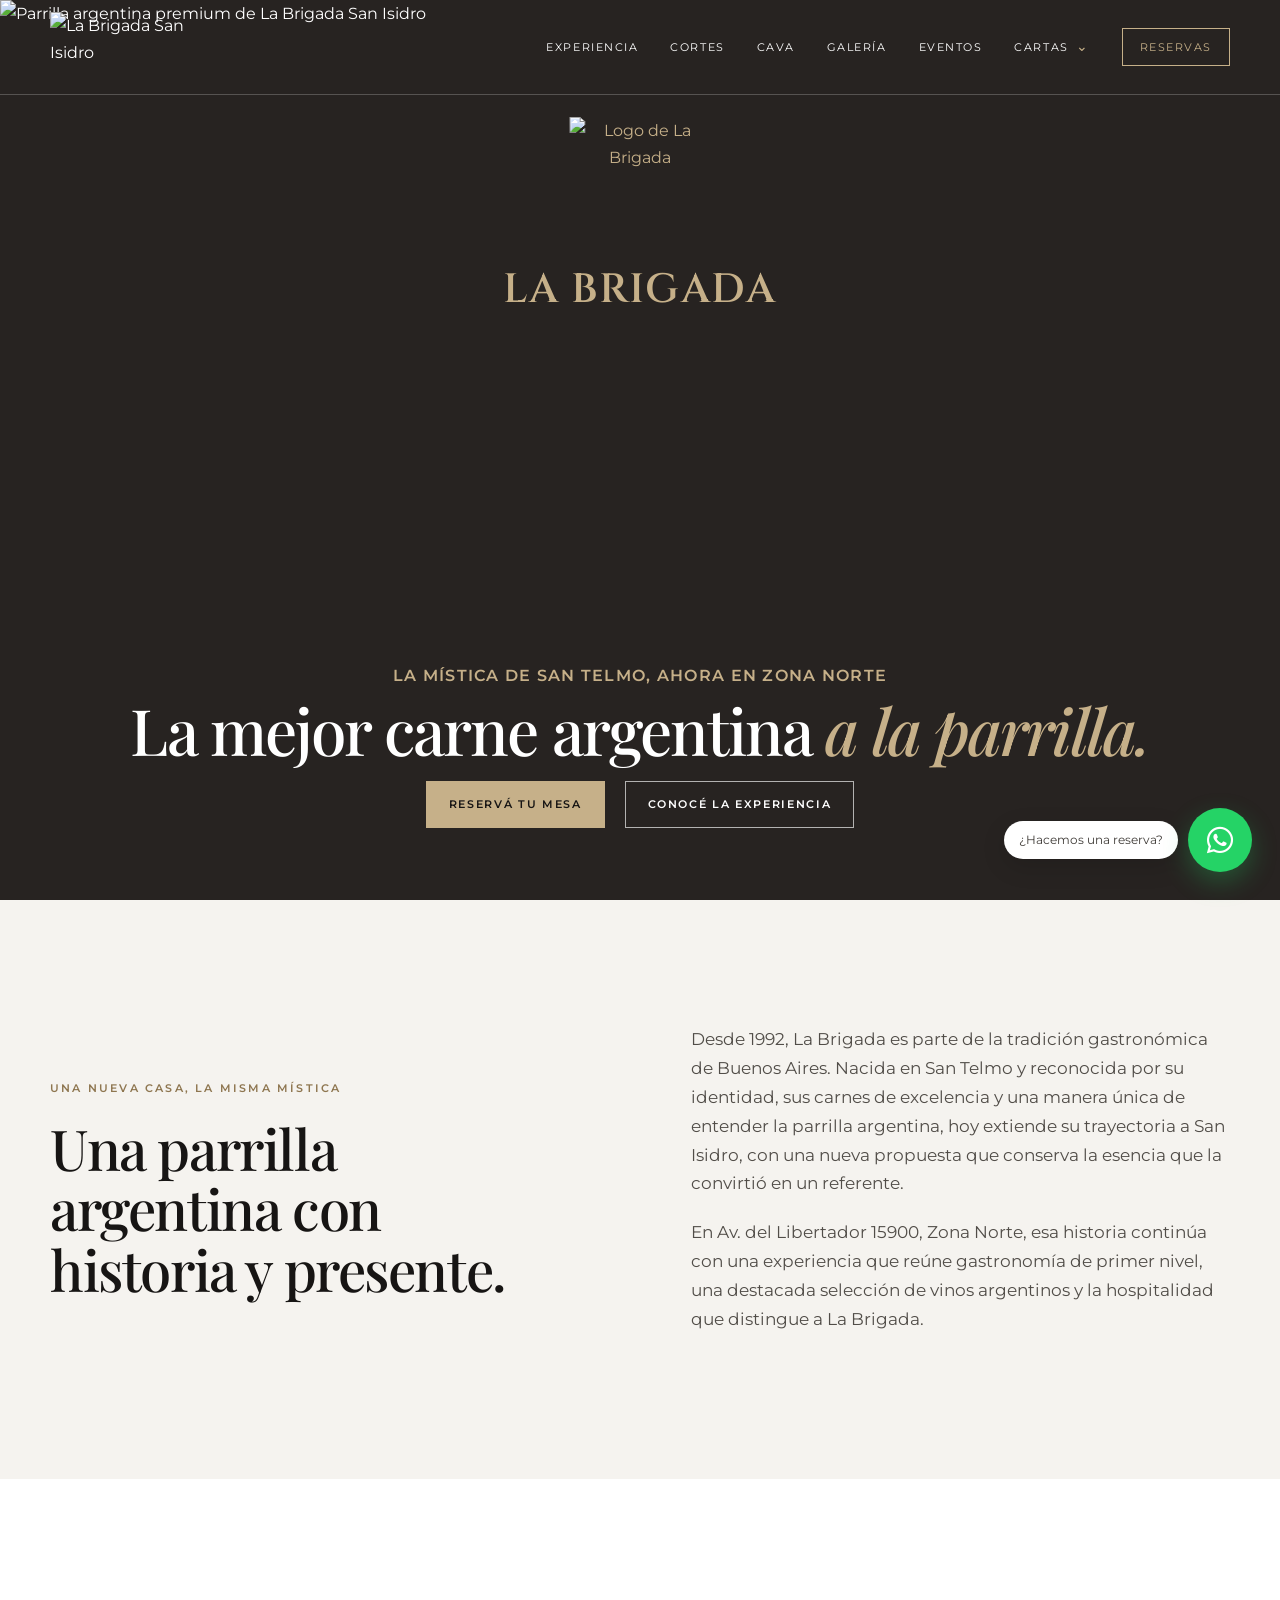
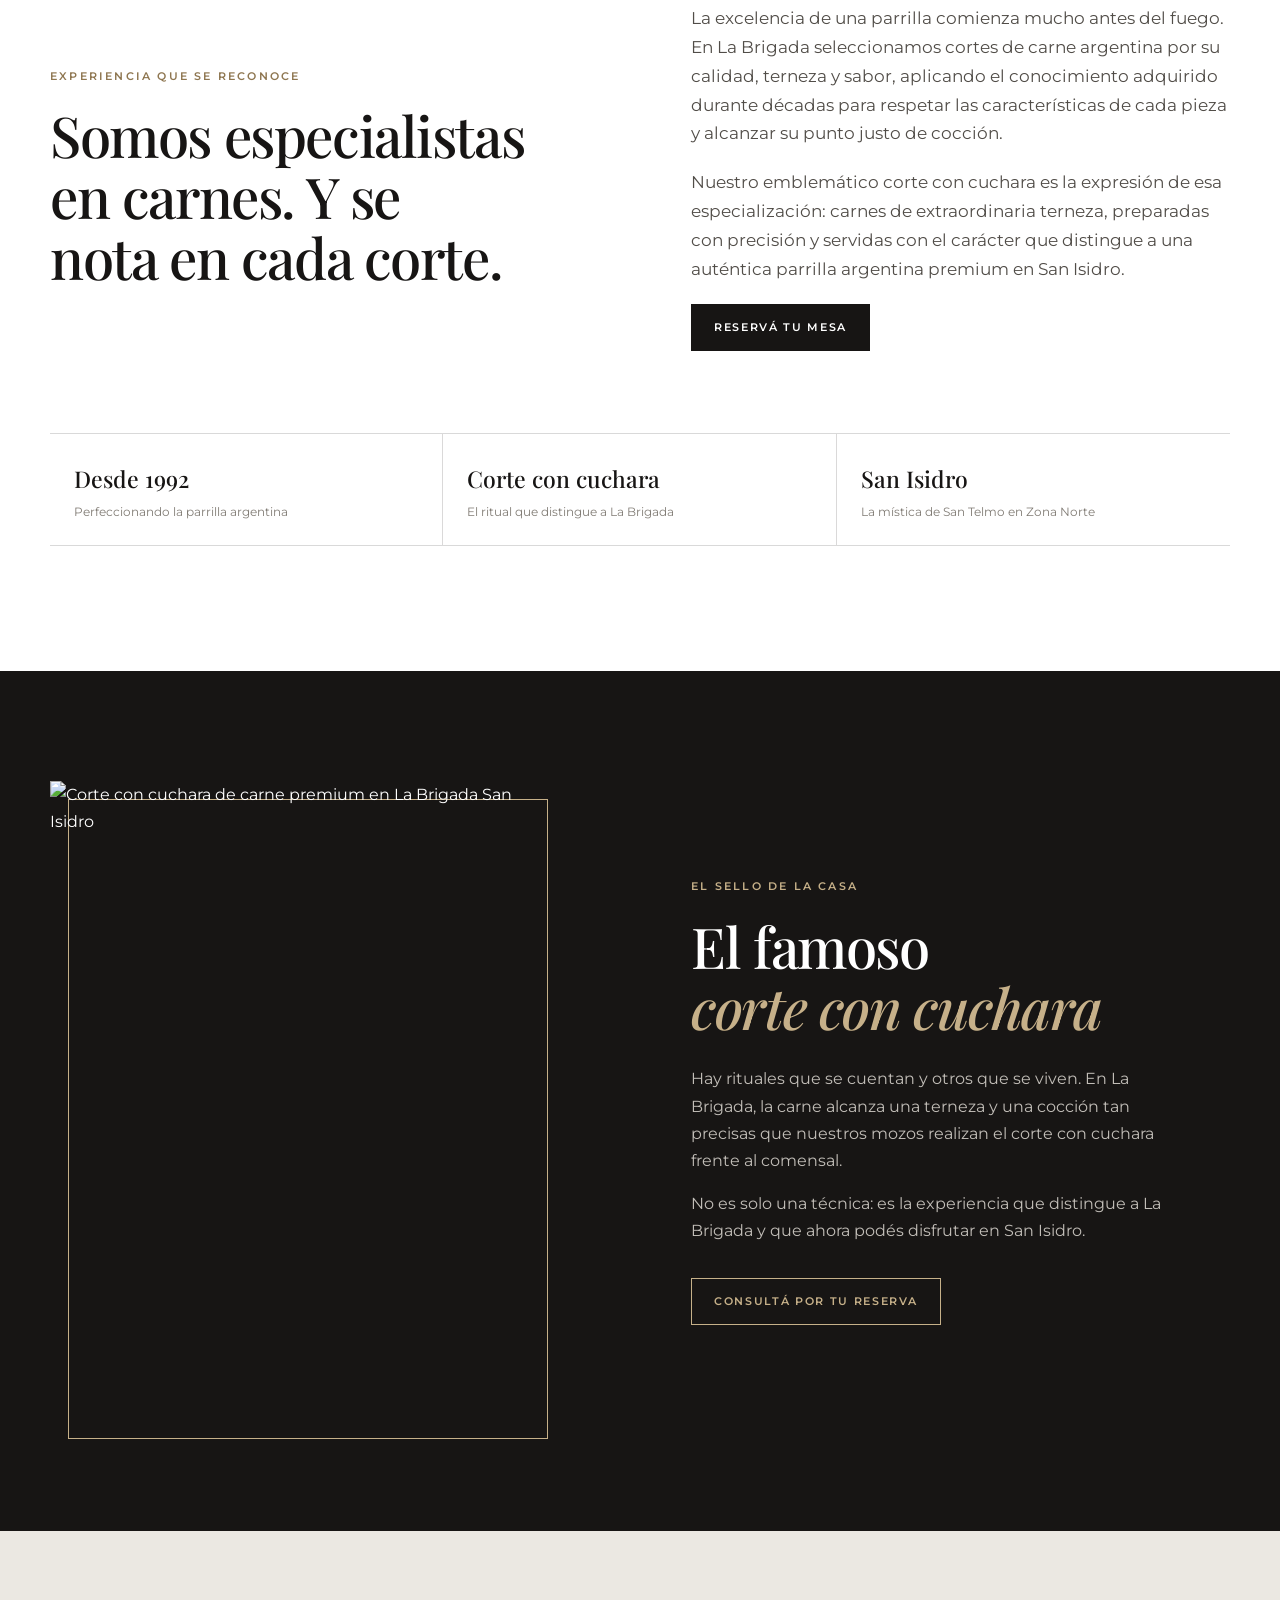
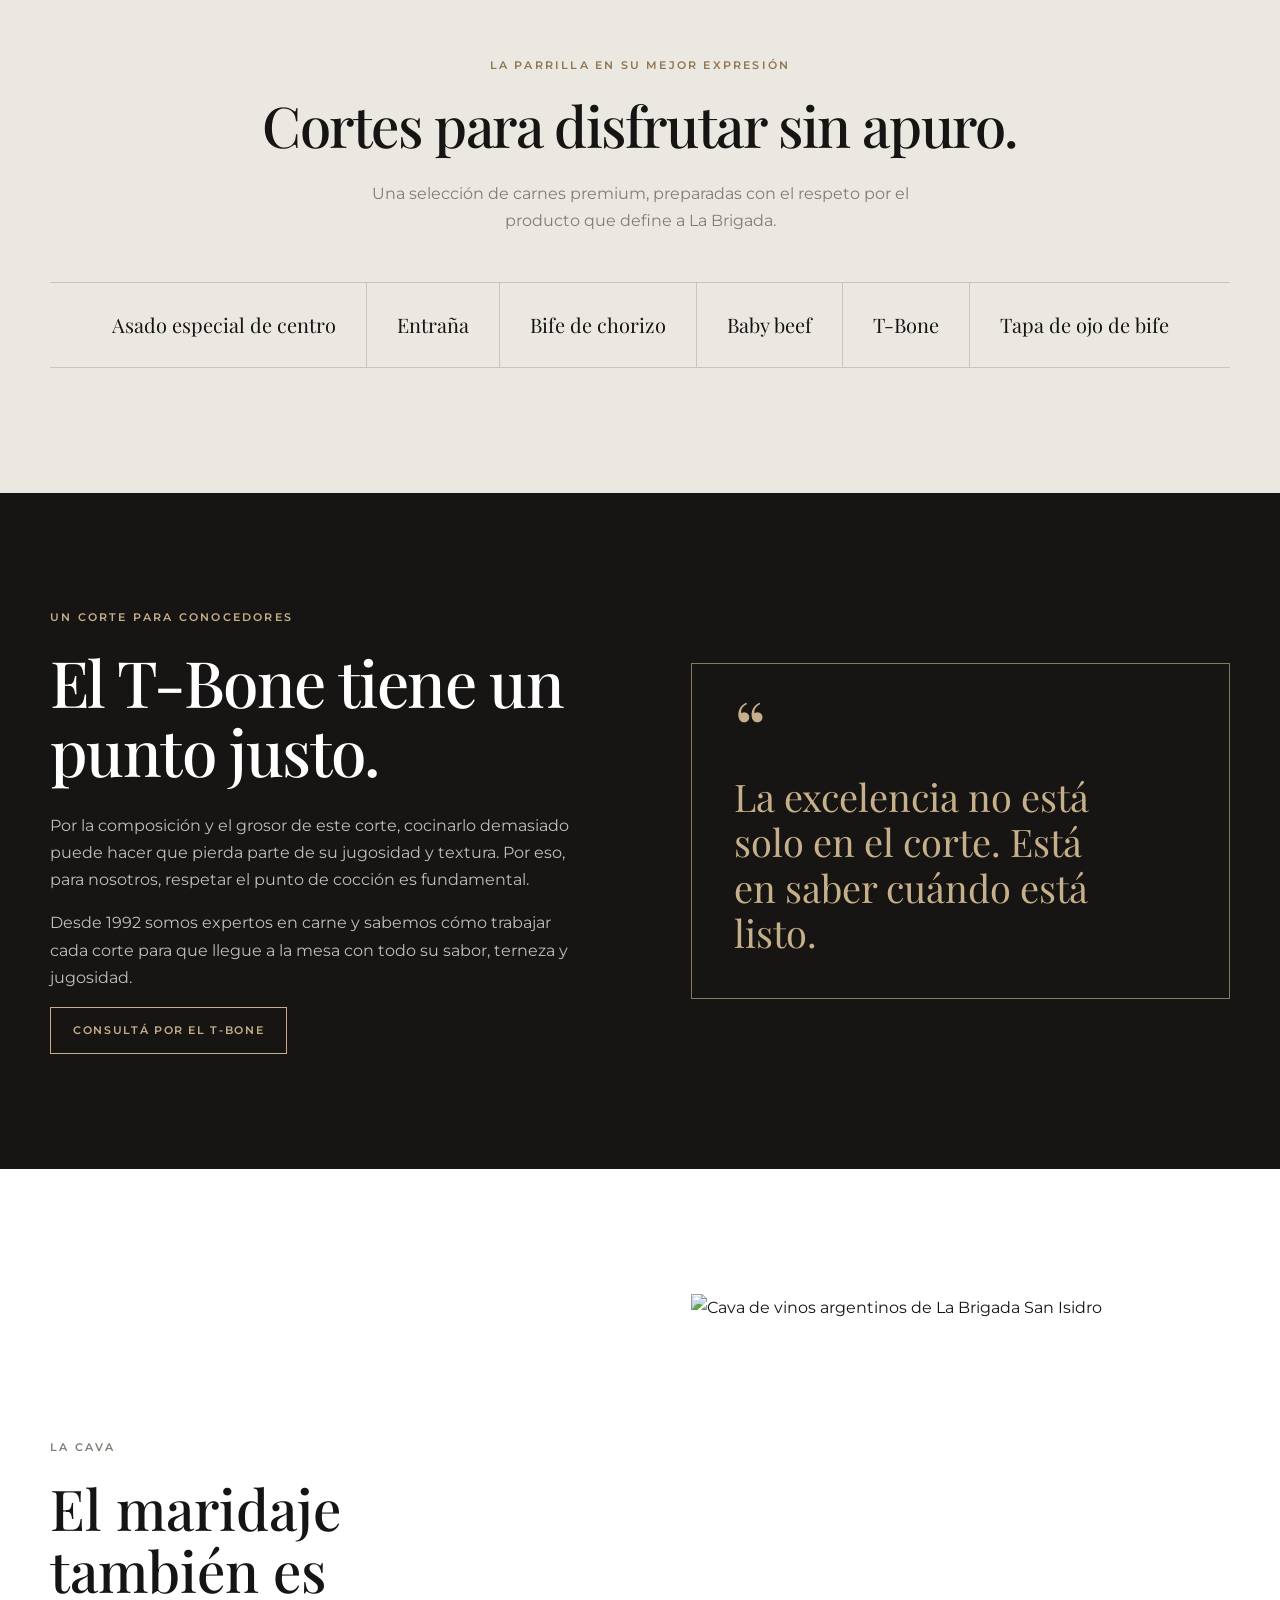
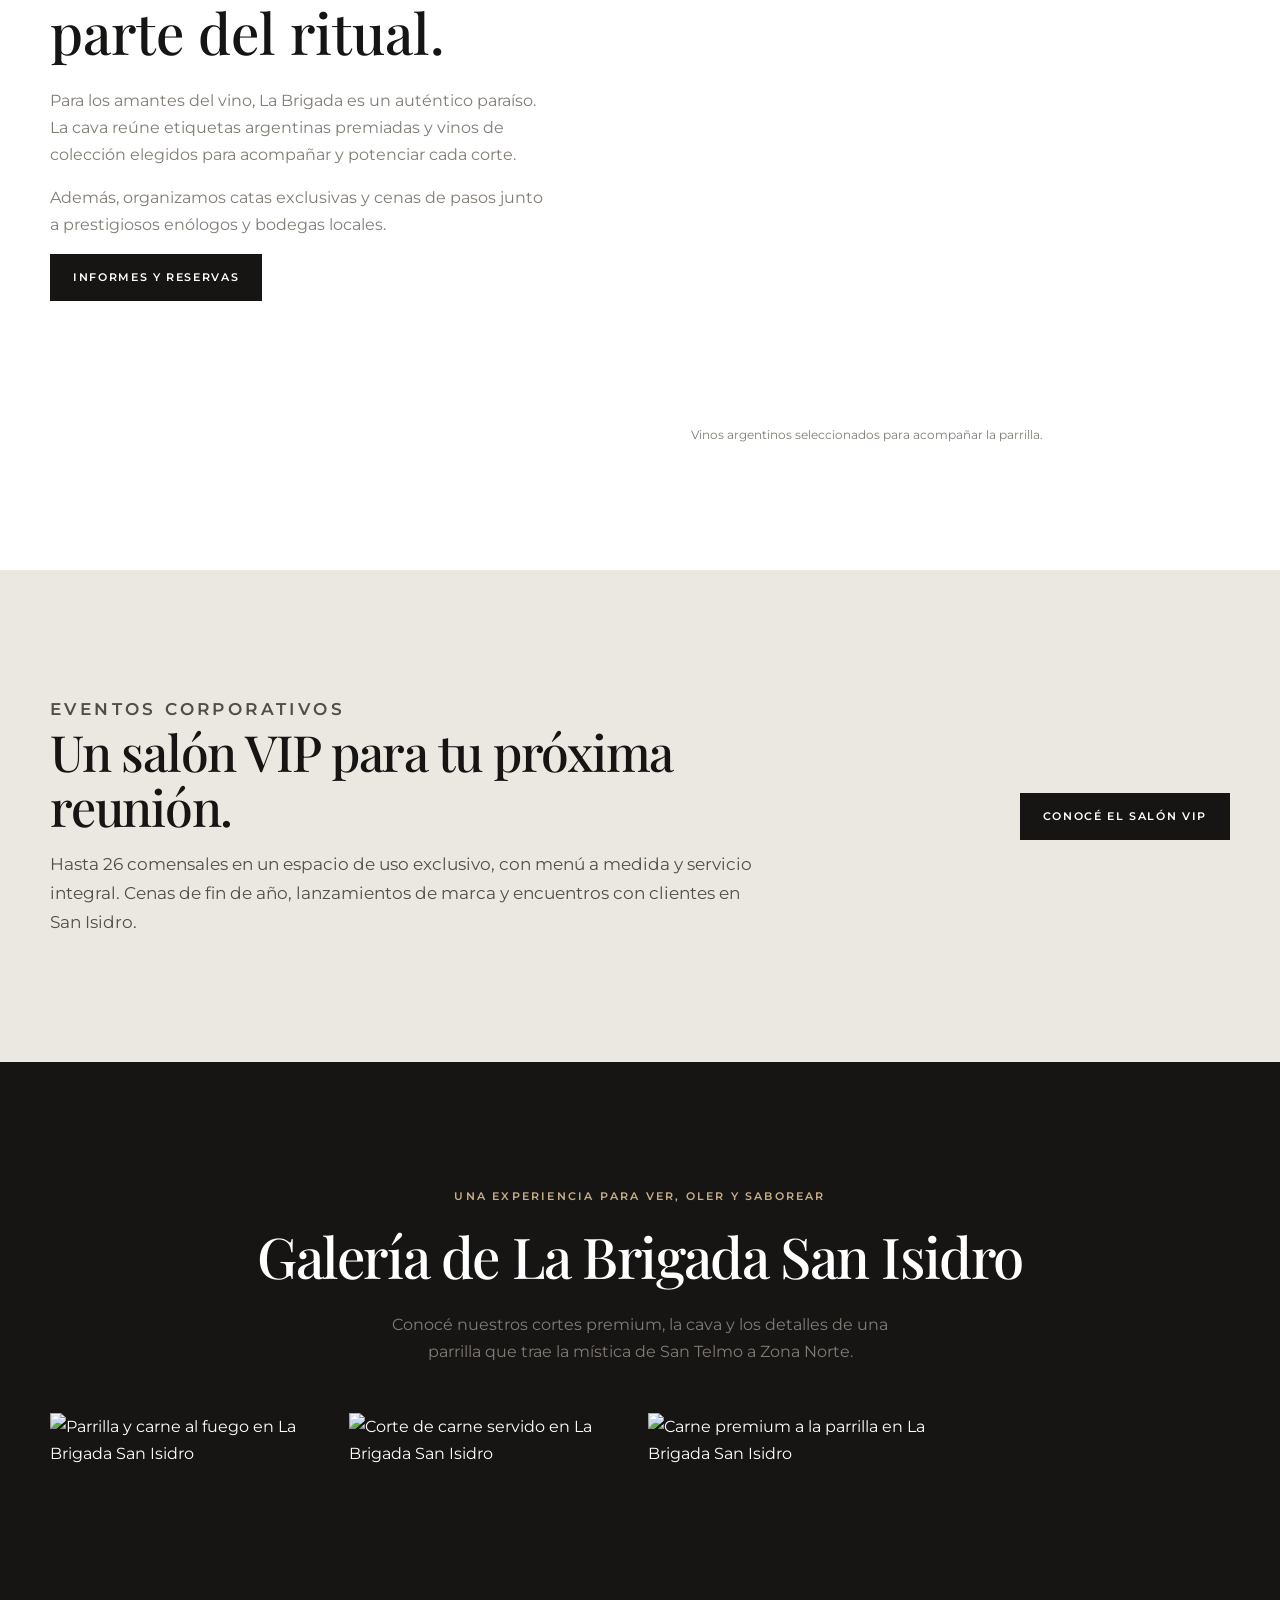
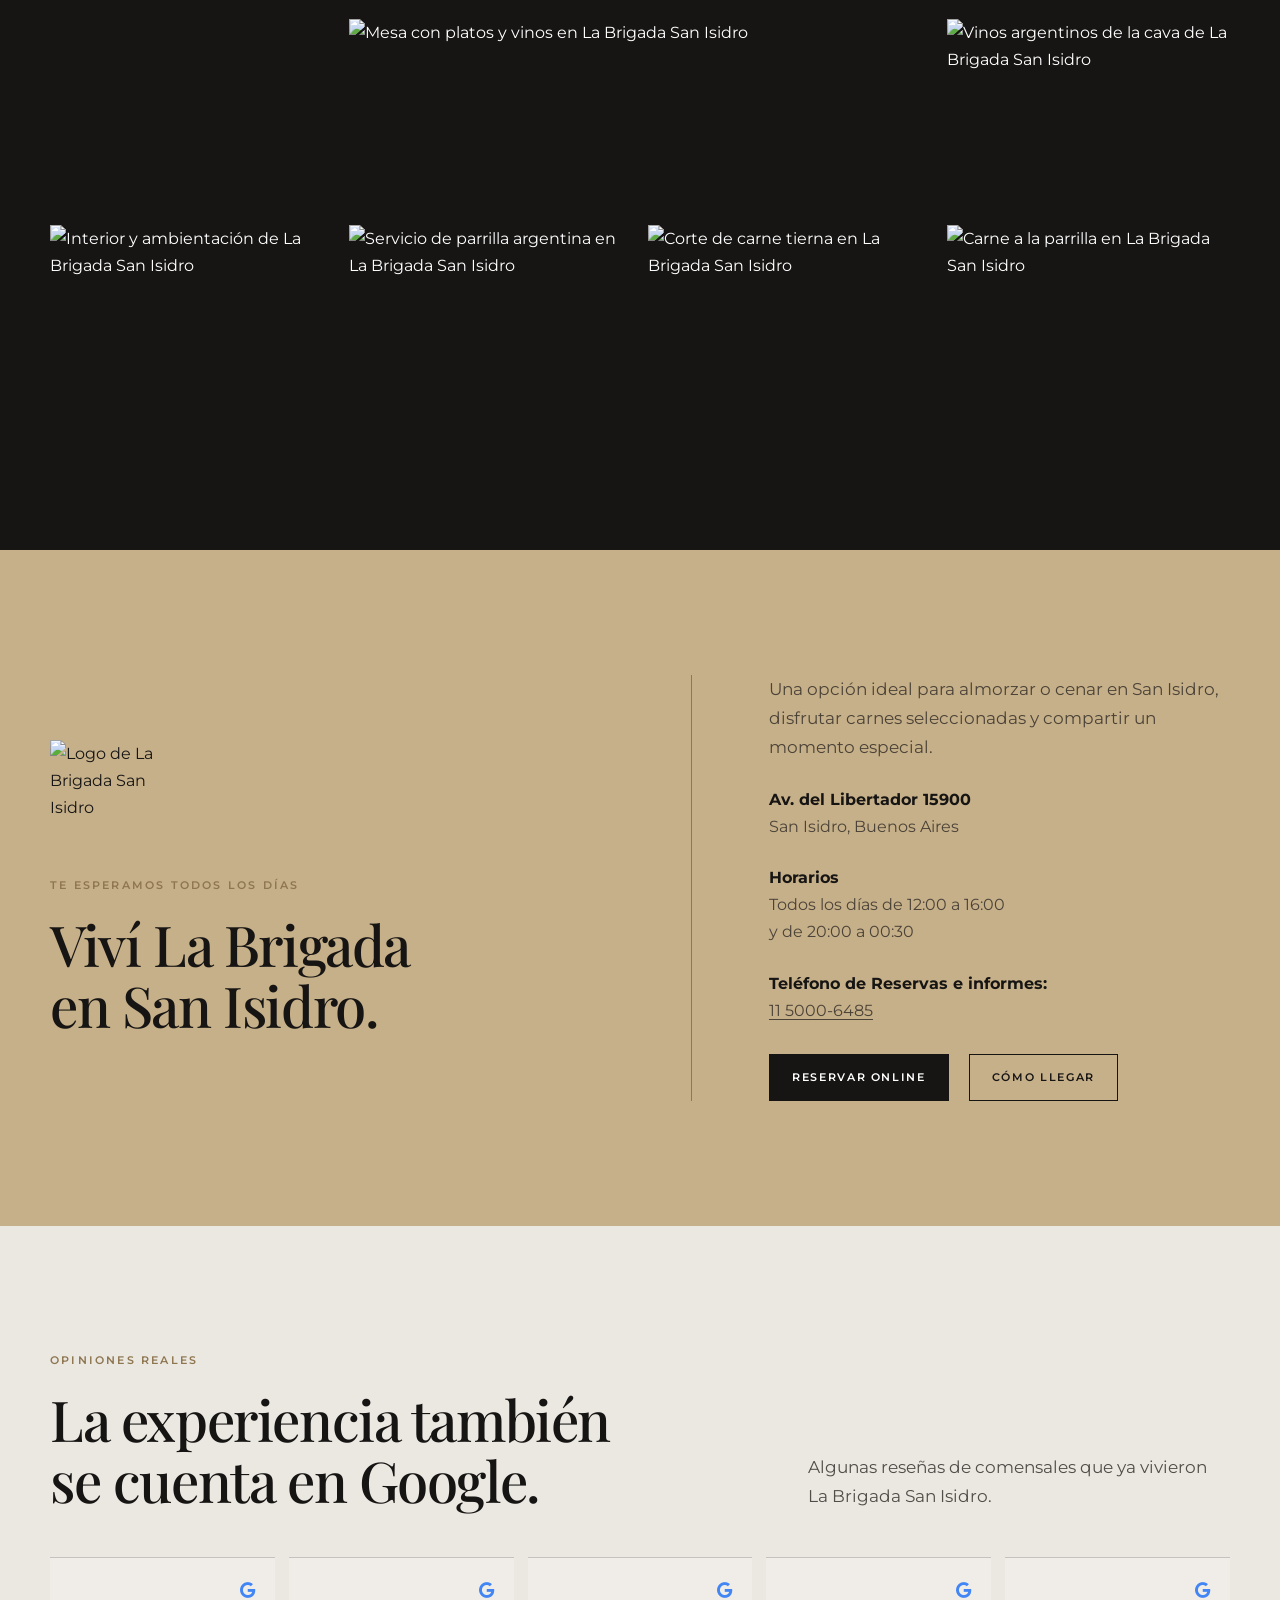
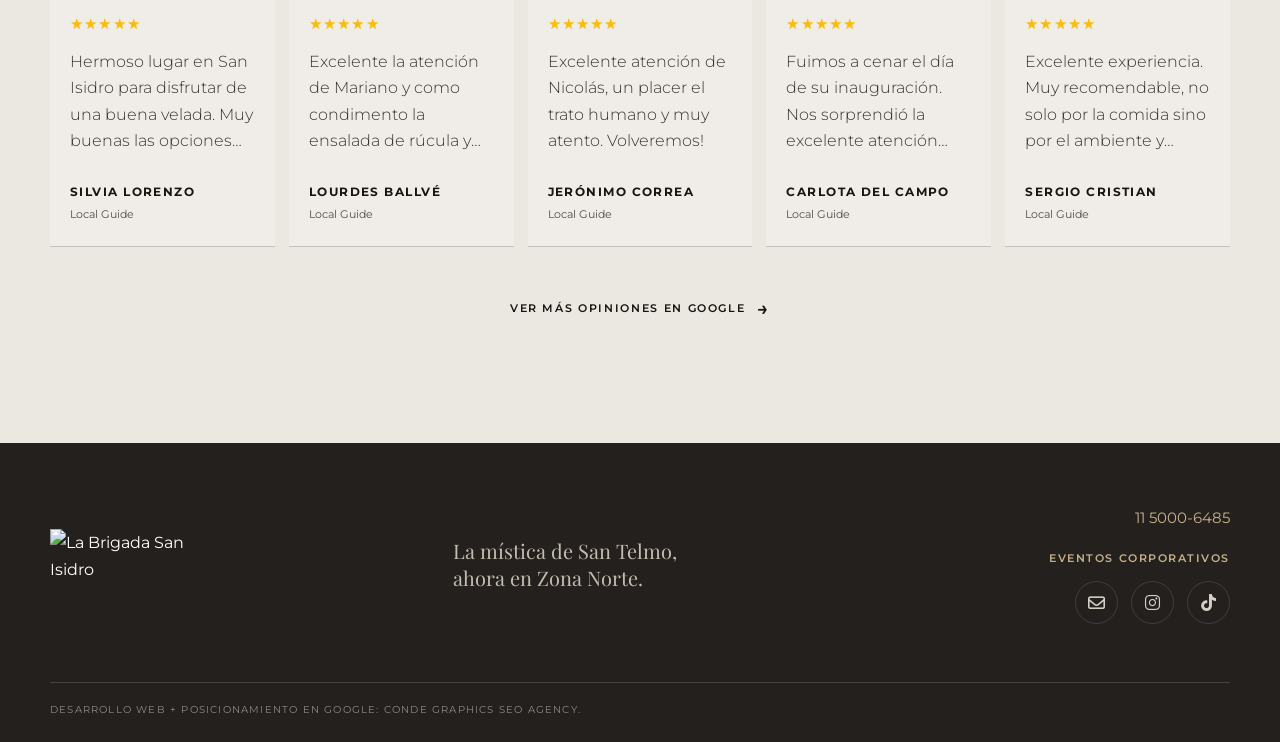
==== commit 43d08ac5: "feat(eventos): landing de eventos corporativos con salon VIP y formulario de consulta" ====
--- a/index.html
+++ b/index.html
@@ -188,6 +188,7 @@
         <a href="#cortes">Cortes</a>
         <a href="#cava">Cava</a>
         <a href="#galeria">Galería</a>
+        <a href="https://labrigada-sanisidro.com.ar/eventos/">Eventos</a>
         <div class="menu-group">
           <span class="menu-label">Cartas <b aria-hidden="true">⌄</b></span>
           <div class="menu-dropdown">
@@ -306,6 +307,17 @@
           <img src="https://labrigada-sanisidro.com.ar/img/galeria-la-brigada-san-isidro-5-360.webp" srcset="https://labrigada-sanisidro.com.ar/img/galeria-la-brigada-san-isidro-5-360.webp 360w, https://labrigada-sanisidro.com.ar/img/galeria-la-brigada-san-isidro-5-720.webp 720w" sizes="(max-width: 800px) 50vw, 25vw" alt="Cava de vinos argentinos de La Brigada San Isidro" loading="lazy" width="600" height="800">
           <figcaption>Vinos argentinos seleccionados para acompañar la parrilla.</figcaption>
         </figure>
+      </div>
+    </section>
+
+    <section class="section events-teaser" id="eventos">
+      <div class="container events-teaser-inner reveal">
+        <div class="events-teaser-copy">
+          <p class="eyebrow eyebrow-dark">Eventos corporativos</p>
+          <h2>Un salón VIP para tu próxima reunión.</h2>
+          <p>Hasta 26 comensales en un espacio de uso exclusivo, con menú a medida y servicio integral. Cenas de fin de año, lanzamientos de marca y encuentros con clientes en San Isidro.</p>
+        </div>
+        <a class="button button-dark" href="https://labrigada-sanisidro.com.ar/eventos/">Conocé el Salón VIP</a>
       </div>
     </section>
 
@@ -425,6 +437,7 @@
       <p>La mística de San Telmo,<br>ahora en Zona Norte.</p>
       <div class="footer-contact">
         <a class="footer-phone" href="tel:+541150006485">11 5000-6485</a>
+        <a class="footer-events-link" href="https://labrigada-sanisidro.com.ar/eventos/">Eventos corporativos</a>
         <div class="footer-social" aria-label="Contacto y redes sociales de La Brigada San Isidro">
           <a class="social-link" href="mailto:info@labrigada-sanisidro.com.ar" aria-label="Enviar email a La Brigada San Isidro"><i class="fa-regular fa-envelope" aria-hidden="true"></i></a>
           <a class="social-link" href="https://www.instagram.com/labrigada.sanisidro" target="_blank" rel="noopener" aria-label="Instagram de La Brigada San Isidro"><i class="fa-brands fa-instagram" aria-hidden="true"></i></a>
--- a/styles.css
+++ b/styles.css
@@ -118,3 +118,136 @@
 .site-footer .footer-social .social-link i{display:block;width:1em;height:1em;line-height:1;text-align:center}
 .site-footer .footer-social .social-link:hover{border-color:var(--gold);background-color:rgba(198,176,137,.08);color:var(--gold);transform:translateY(-2px)}
 @media (max-width:800px){.footer-contact{justify-items:start}.footer-social{justify-content:flex-start;gap:12px}.site-footer .footer-social .social-link{width:42px;height:42px;font-size:16px}}
+
+@media (min-width:801px){
+  .hero-brand{top:clamp(110px,13vh,150px);gap:12px}
+  .hero{min-height:min(760px,100svh)}
+  .hero-content{top:auto!important;bottom:clamp(56px,8vh,82px)!important}
+  .scroll-cue{display:none}
+}
+
+/* ============================================================
+   EVENTOS CORPORATIVOS — /eventos/
+   Componentes nuevos. Reusan los tokens de marca: ink, paper,
+   gold, muted, line. Todos prefijados .evt- para no colisionar
+   con los estilos de la home.
+   ============================================================ */
+
+/* Hero de eventos: el H1 es más largo que el de la home, asi que
+   se reescriben el clamp y el nowrap. */
+.evt-hero h1{white-space:normal;max-width:920px;margin:0 auto 22px;font-size:clamp(34px,4.6vw,62px);line-height:1.06;text-wrap:balance}
+.evt-hero .hero-context{max-width:760px;margin:0 auto 14px}
+.evt-hero .hero-lead{max-width:640px;margin:0 auto 32px}
+@media (max-width:800px){.evt-hero h1{font-size:clamp(30px,8.4vw,42px)}.evt-hero .hero-lead{font-size:16px}}
+
+/* Tira de datos (26 / 1 fecha / a medida) */
+.evt-facts{display:grid;grid-template-columns:repeat(3,1fr);margin-top:64px;border-top:1px solid var(--line);border-bottom:1px solid var(--line)}
+.evt-facts div{display:flex;flex-direction:column;gap:6px;padding:26px 24px;border-right:1px solid var(--line)}
+.evt-facts div:last-child{border-right:0}
+.evt-facts strong{font-family:"Playfair Display",serif;font-size:30px;font-weight:500;line-height:1.1}
+.evt-facts span{color:var(--muted);font-size:12px;line-height:1.5}
+@media (max-width:800px){.evt-facts{grid-template-columns:1fr;margin-top:44px}.evt-facts div{border-right:0;border-bottom:1px solid var(--line)}.evt-facts div:last-child{border-bottom:0}}
+
+/* Bloque del salon: copy + foto */
+.evt-salon-grid{display:grid;grid-template-columns:1fr 1fr;gap:clamp(42px,8vw,110px);align-items:center}
+.evt-h2{margin:0 0 24px;font-family:"Playfair Display",serif;font-size:clamp(34px,4.2vw,52px);font-weight:500;line-height:1.08;letter-spacing:-.025em}
+.evt-salon-copy{max-width:560px;color:#514d48;font-size:17px}
+.evt-salon-copy p{margin:0 0 20px}
+.evt-salon-media{position:relative;margin:0}
+.evt-salon-media img{width:100%;aspect-ratio:4/3;object-fit:cover}
+.evt-salon-media figcaption{padding:13px 0 0;color:var(--muted);font-size:12px}
+@media (max-width:800px){.evt-salon-grid{grid-template-columns:1fr;gap:34px}.evt-salon-copy{font-size:16px}}
+
+/* Los tres diferenciales */
+.evt-diff{display:grid;grid-template-columns:repeat(3,1fr);gap:clamp(24px,4vw,56px);margin-top:64px}
+.evt-diff article{display:flex;flex-direction:column;gap:12px;padding-top:26px;border-top:1px solid var(--line)}
+.evt-diff h3{margin:0;font-family:"Playfair Display",serif;font-size:24px;font-weight:500;line-height:1.2}
+.evt-diff p{margin:0;color:#514d48;font-size:16px;line-height:1.7}
+.evt-diff span{color:#8e7650;font-size:11px;font-weight:600;letter-spacing:.2em;text-transform:uppercase}
+.evt-dark .evt-diff p,.section-dark .evt-diff p{color:#c2beb8}
+.evt-dark .evt-diff span,.section-dark .evt-diff span{color:var(--gold)}
+.evt-dark .evt-diff article,.section-dark .evt-diff article{border-top-color:rgba(198,176,137,.34)}
+@media (max-width:800px){.evt-diff{grid-template-columns:1fr;gap:30px;margin-top:44px}}
+
+/* Formatos de evento */
+.evt-formats{display:grid;grid-template-columns:repeat(3,1fr);gap:1px;margin-top:56px;background:var(--line);border:1px solid var(--line)}
+.evt-formats div{background:var(--paper);padding:30px 26px}
+.evt-formats h3{margin:0 0 8px;font-family:"Playfair Display",serif;font-size:21px;font-weight:500;line-height:1.25}
+.evt-formats p{margin:0;color:var(--muted);font-size:14px;line-height:1.65}
+@media (max-width:800px){.evt-formats{grid-template-columns:1fr}.evt-formats div{padding:24px 20px}}
+
+/* Tira de galeria */
+.evt-gallery{display:grid;grid-template-columns:repeat(3,1fr);gap:16px;margin-top:56px}
+.evt-gallery figure{margin:0}
+.evt-gallery img{width:100%;aspect-ratio:4/3;object-fit:cover}
+.evt-gallery figcaption{padding:12px 0 0;color:var(--muted);font-size:12px}
+@media (max-width:800px){.evt-gallery{grid-template-columns:1fr;gap:22px}}
+
+/* Como reservar: 3 pasos */
+.evt-steps{display:grid;grid-template-columns:repeat(3,1fr);gap:clamp(24px,4vw,52px);margin-top:56px}
+.evt-steps div{display:flex;flex-direction:column;gap:10px}
+.evt-steps b{color:var(--gold-deep,#8e7650);font-size:11px;font-weight:600;letter-spacing:.2em;text-transform:uppercase}
+.evt-steps h3{margin:0;font-family:"Playfair Display",serif;font-size:22px;font-weight:500;line-height:1.25}
+.evt-steps p{margin:0;color:var(--muted);font-size:15px;line-height:1.7}
+@media (max-width:800px){.evt-steps{grid-template-columns:1fr;gap:28px;margin-top:40px}}
+
+/* --- Bloque oscuro: reservas anticipadas + formulario --- */
+.evt-dark{background:var(--ink);color:var(--white)}
+.evt-dark .section-heading h2{color:var(--white)}
+.evt-dark .section-heading>p:last-child{color:#c2beb8}
+.evt-dark .eyebrow{color:var(--gold)}
+
+/* Formulario: replica la resolucion del modelo (tarjeta translucida
+   sobre fondo oscuro, grid de 2 columnas, micro-labels, boton ancho).
+   Reinterpretada con los tokens de La Brigada. */
+.evt-form-wrap{display:grid;grid-template-columns:1fr 1fr;gap:clamp(40px,6vw,84px);align-items:start}
+.evt-form-aside p{color:#c2beb8;font-size:17px;line-height:1.7}
+.evt-form-aside ul{display:flex;flex-direction:column;gap:14px;margin:30px 0 0;padding:0;list-style:none}
+.evt-form-aside li{display:flex;gap:12px;align-items:flex-start;color:#e6e2dc;font-size:15px;line-height:1.6}
+.evt-form-aside li i{color:var(--gold);font-size:15px;margin-top:4px}
+.evt-form-aside a{color:var(--gold);text-decoration:underline;text-underline-offset:3px}
+
+.evt-form{background:rgba(255,255,255,.04);border:1px solid rgba(198,176,137,.28);border-radius:14px;padding:34px}
+.evt-form-grid{display:grid;grid-template-columns:1fr 1fr;gap:18px}
+.evt-field{display:flex;flex-direction:column;gap:8px}
+.evt-field--full{grid-column:1/-1}
+.evt-field span{color:var(--gold);font-size:10px;font-weight:600;letter-spacing:.16em;text-transform:uppercase}
+.evt-field input,.evt-field select,.evt-field textarea{width:100%;padding:13px 14px;background:rgba(0,0,0,.3);border:1px solid rgba(198,176,137,.22);border-radius:8px;color:var(--paper);font-family:Montserrat,Arial,sans-serif;font-size:15px;line-height:1.5;outline:none;transition:border-color .25s ease,background .25s ease}
+.evt-field textarea{resize:vertical;min-height:104px}
+.evt-field select{appearance:none;background-image:linear-gradient(45deg,transparent 50%,#c6b089 50%),linear-gradient(135deg,#c6b089 50%,transparent 50%);background-position:calc(100% - 20px) 22px,calc(100% - 14px) 22px;background-size:6px 6px,6px 6px;background-repeat:no-repeat}
+.evt-field option{background:#171514;color:#f5f3ef}
+.evt-field input::placeholder,.evt-field textarea::placeholder{color:rgba(245,243,239,.42)}
+.evt-field input:focus,.evt-field select:focus,.evt-field textarea:focus{border-color:var(--gold);background:rgba(0,0,0,.42)}
+.evt-form-hint{color:#a9a29a;font-size:12px;margin:2px 0 0}
+.evt-submit{width:100%;margin-top:24px;padding:16px 22px;background:var(--gold);color:var(--ink);border:none;border-radius:999px;font-family:Montserrat,Arial,sans-serif;font-size:12px;font-weight:700;letter-spacing:.16em;text-transform:uppercase;cursor:pointer;transition:background .25s ease,transform .25s ease}
+.evt-submit:hover{background:#dfc99e;transform:translateY(-2px)}
+.evt-submit:disabled{opacity:.6;cursor:not-allowed;transform:none}
+.evt-form-msg{display:none;margin-top:18px;padding:14px 16px;border-radius:8px;font-size:14px;line-height:1.55;text-align:center}
+.evt-form-msg.is-visible{display:block}
+.evt-form-msg--ok{background:rgba(198,176,137,.14);border:1px solid rgba(198,176,137,.4);color:#eadfc6}
+.evt-form-msg--err{background:rgba(180,60,50,.16);border:1px solid rgba(220,110,95,.45);color:#f0c4bc}
+.evt-form-noscript{margin-top:18px;color:#c2beb8;font-size:14px}
+.evt-form-noscript a{color:var(--gold)}
+@media (max-width:800px){.evt-form-wrap{grid-template-columns:1fr;gap:34px}.evt-form{padding:24px 20px}.evt-form-grid{grid-template-columns:1fr}.evt-form-grid .evt-field{grid-column:1/-1}}
+
+/* FAQ */
+.evt-faq{display:grid;grid-template-columns:repeat(2,1fr);gap:0 clamp(30px,5vw,64px);margin-top:52px}
+.evt-faq details{border-top:1px solid var(--line)}
+.evt-faq details:last-child,.evt-faq details:nth-last-child(2){border-bottom:1px solid var(--line)}
+.evt-faq summary{display:flex;justify-content:space-between;align-items:center;gap:18px;padding:22px 0;cursor:pointer;list-style:none;font-family:"Playfair Display",serif;font-size:19px;font-weight:500;line-height:1.35}
+.evt-faq summary::-webkit-details-marker{display:none}
+.evt-faq summary::after{content:"+";flex:none;color:var(--gold);font-family:Montserrat,Arial,sans-serif;font-size:24px;font-weight:300;transition:transform .25s ease}
+.evt-faq details[open] summary::after{content:"\2212"}
+.evt-faq details p{margin:0 0 24px;color:var(--muted);font-size:15px;line-height:1.7}
+@media (max-width:800px){.evt-faq{grid-template-columns:1fr}.evt-faq details:nth-last-child(2){border-bottom:0}}
+
+/* Teaser de eventos corporativos en la home */
+.events-teaser{background:#ebe8e2}
+.events-teaser-inner{display:flex;align-items:center;justify-content:space-between;gap:clamp(28px,5vw,72px)}
+.events-teaser-copy{max-width:720px}
+.events-teaser h2{margin:0 0 16px;font-family:"Playfair Display",serif;font-size:clamp(32px,4vw,50px);font-weight:500;line-height:1.1;letter-spacing:-.025em}
+.events-teaser p{margin:0;color:#514d48;font-size:17px;line-height:1.7}
+.events-teaser .button{flex:none}
+.footer-events-link{display:block;margin-top:6px;color:var(--gold);font-size:11px;font-weight:600;letter-spacing:.14em;text-transform:uppercase}
+.footer-events-link:hover{text-decoration:underline;text-underline-offset:4px}
+@media (max-width:800px){.events-teaser-inner{flex-direction:column;align-items:flex-start}.events-teaser p{font-size:16px}}
